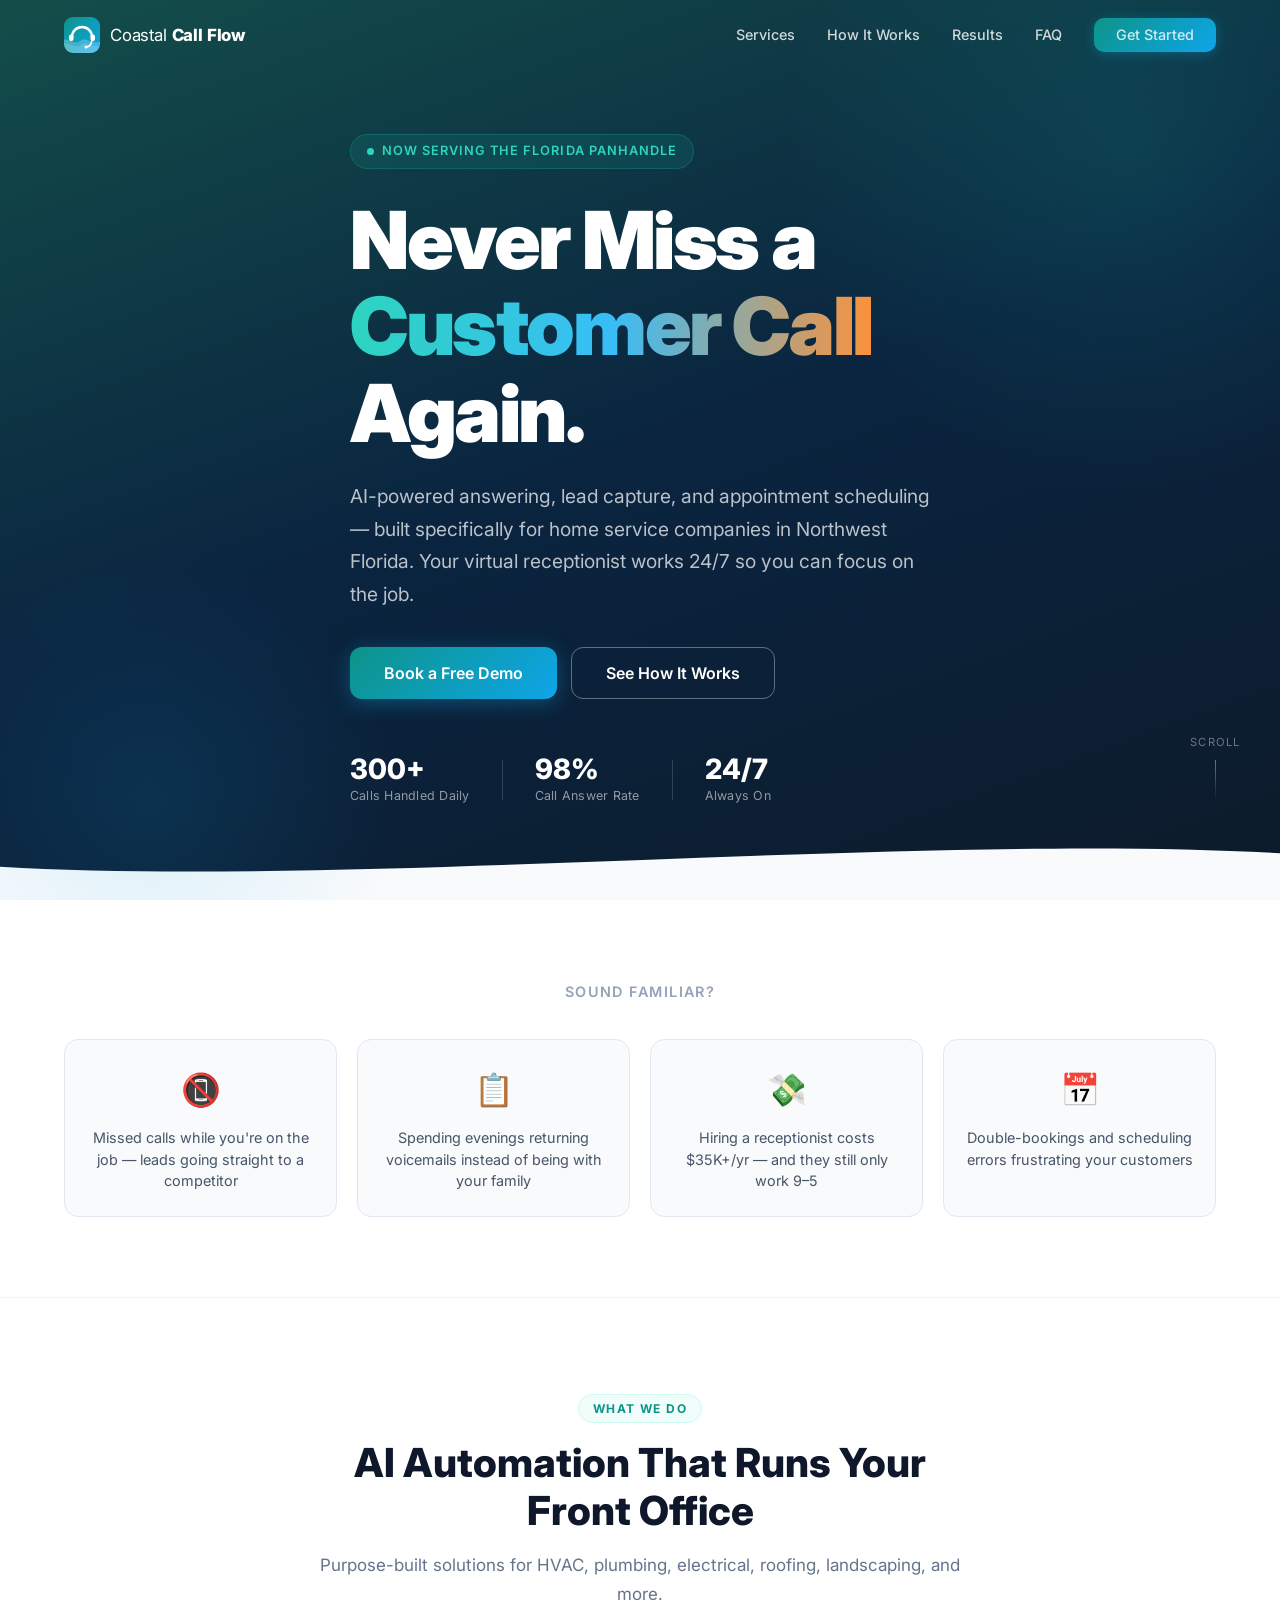
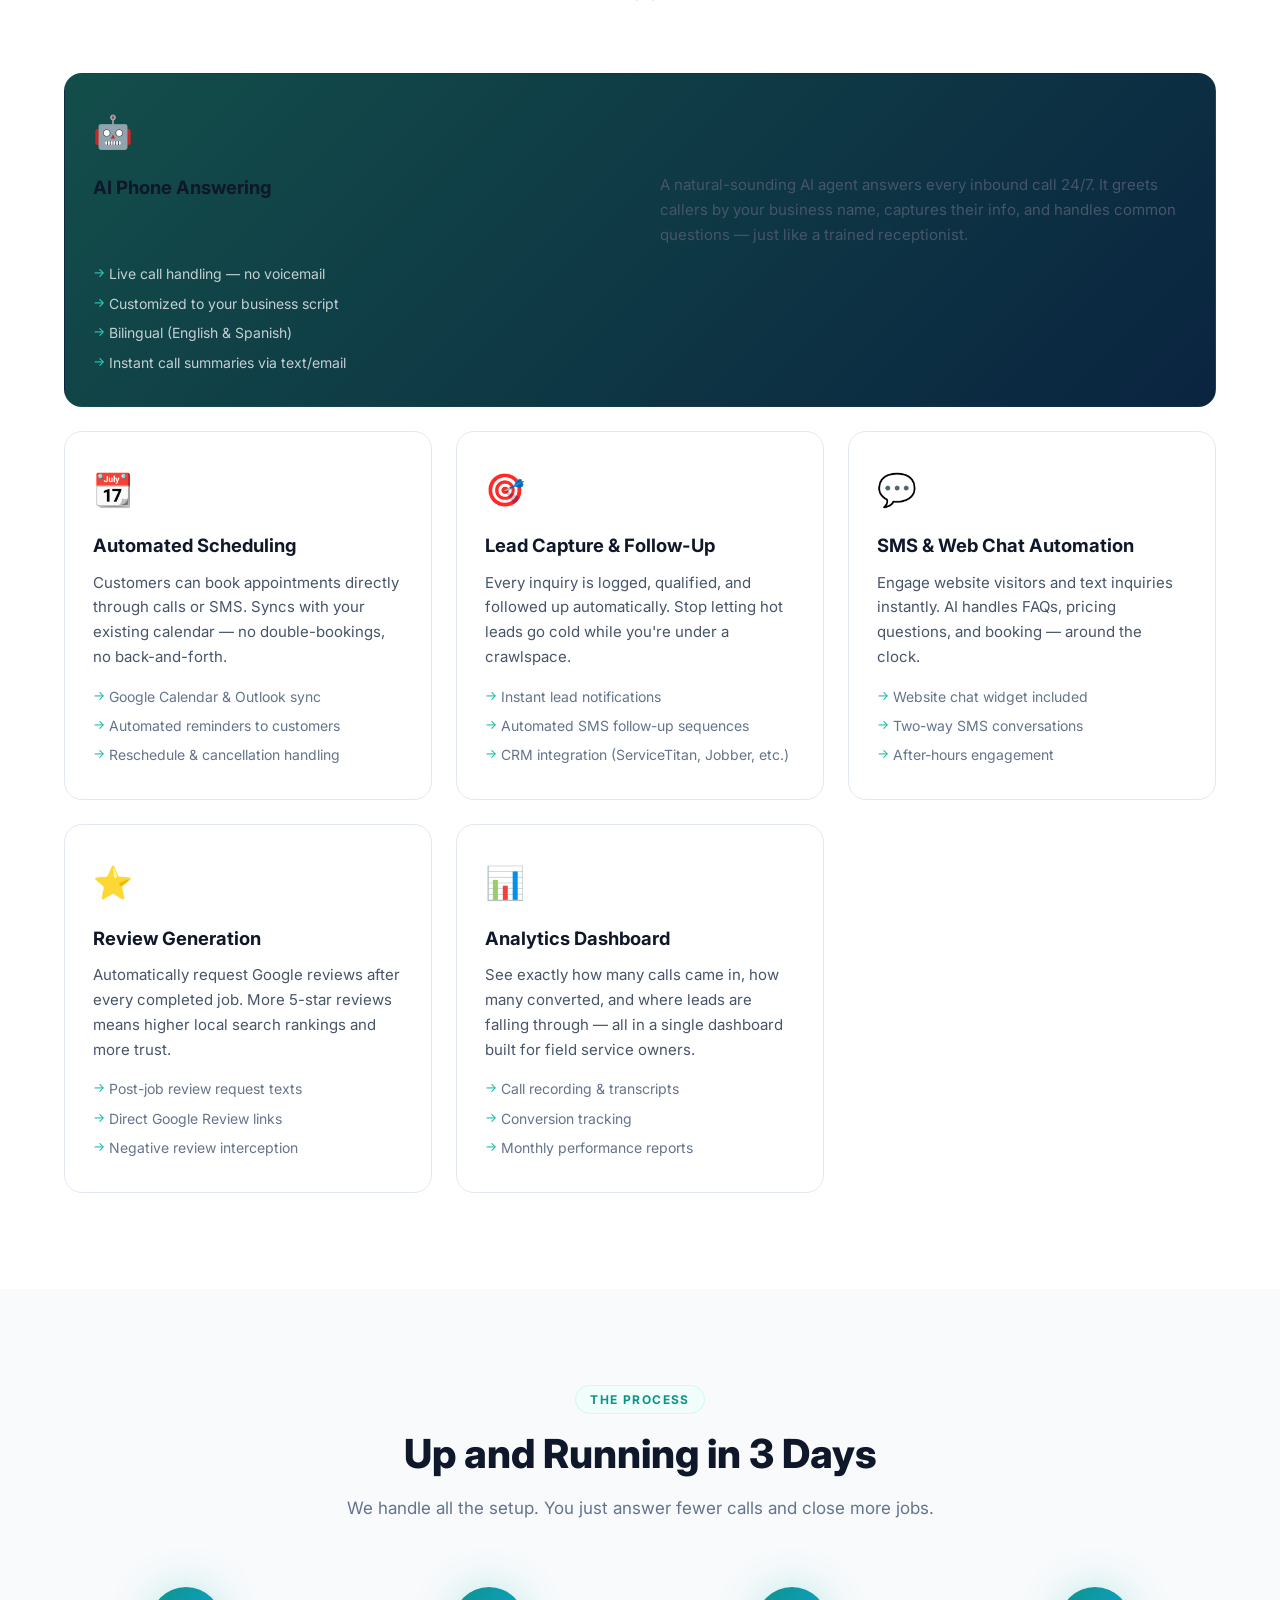
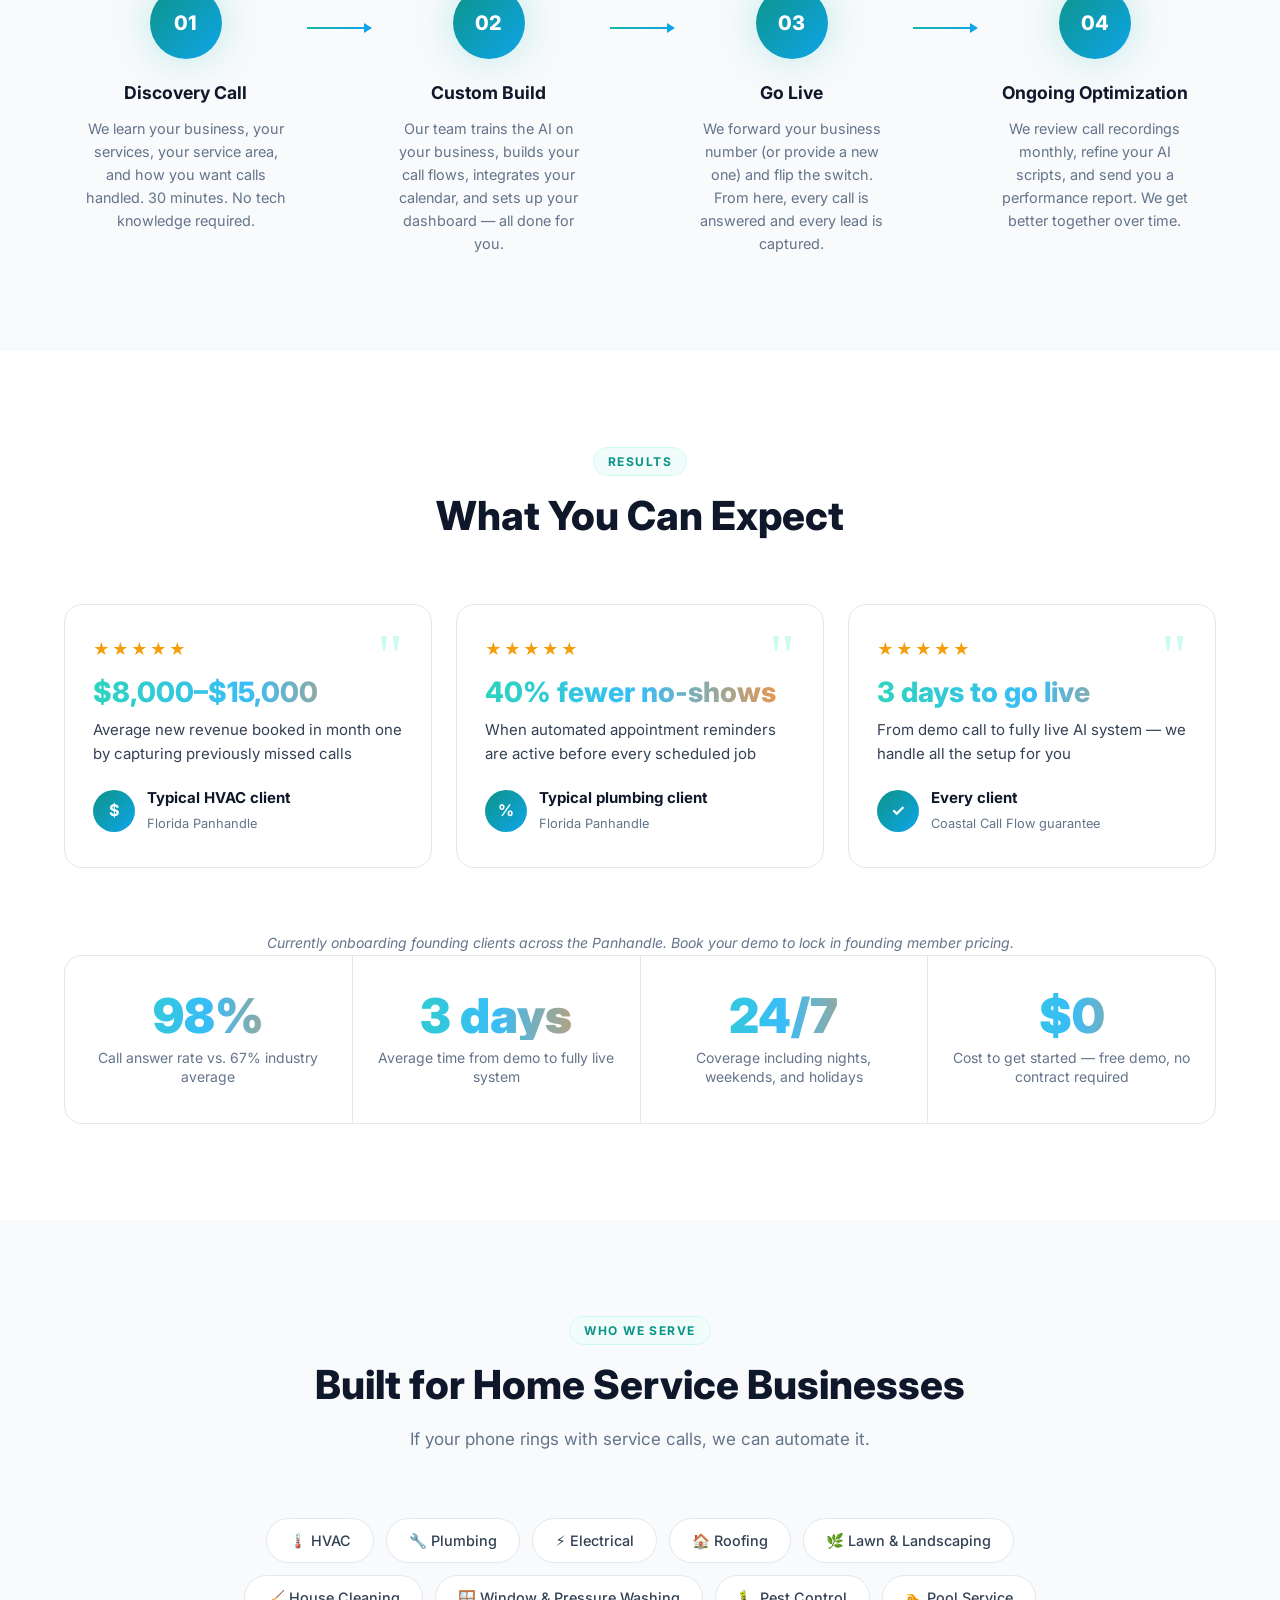
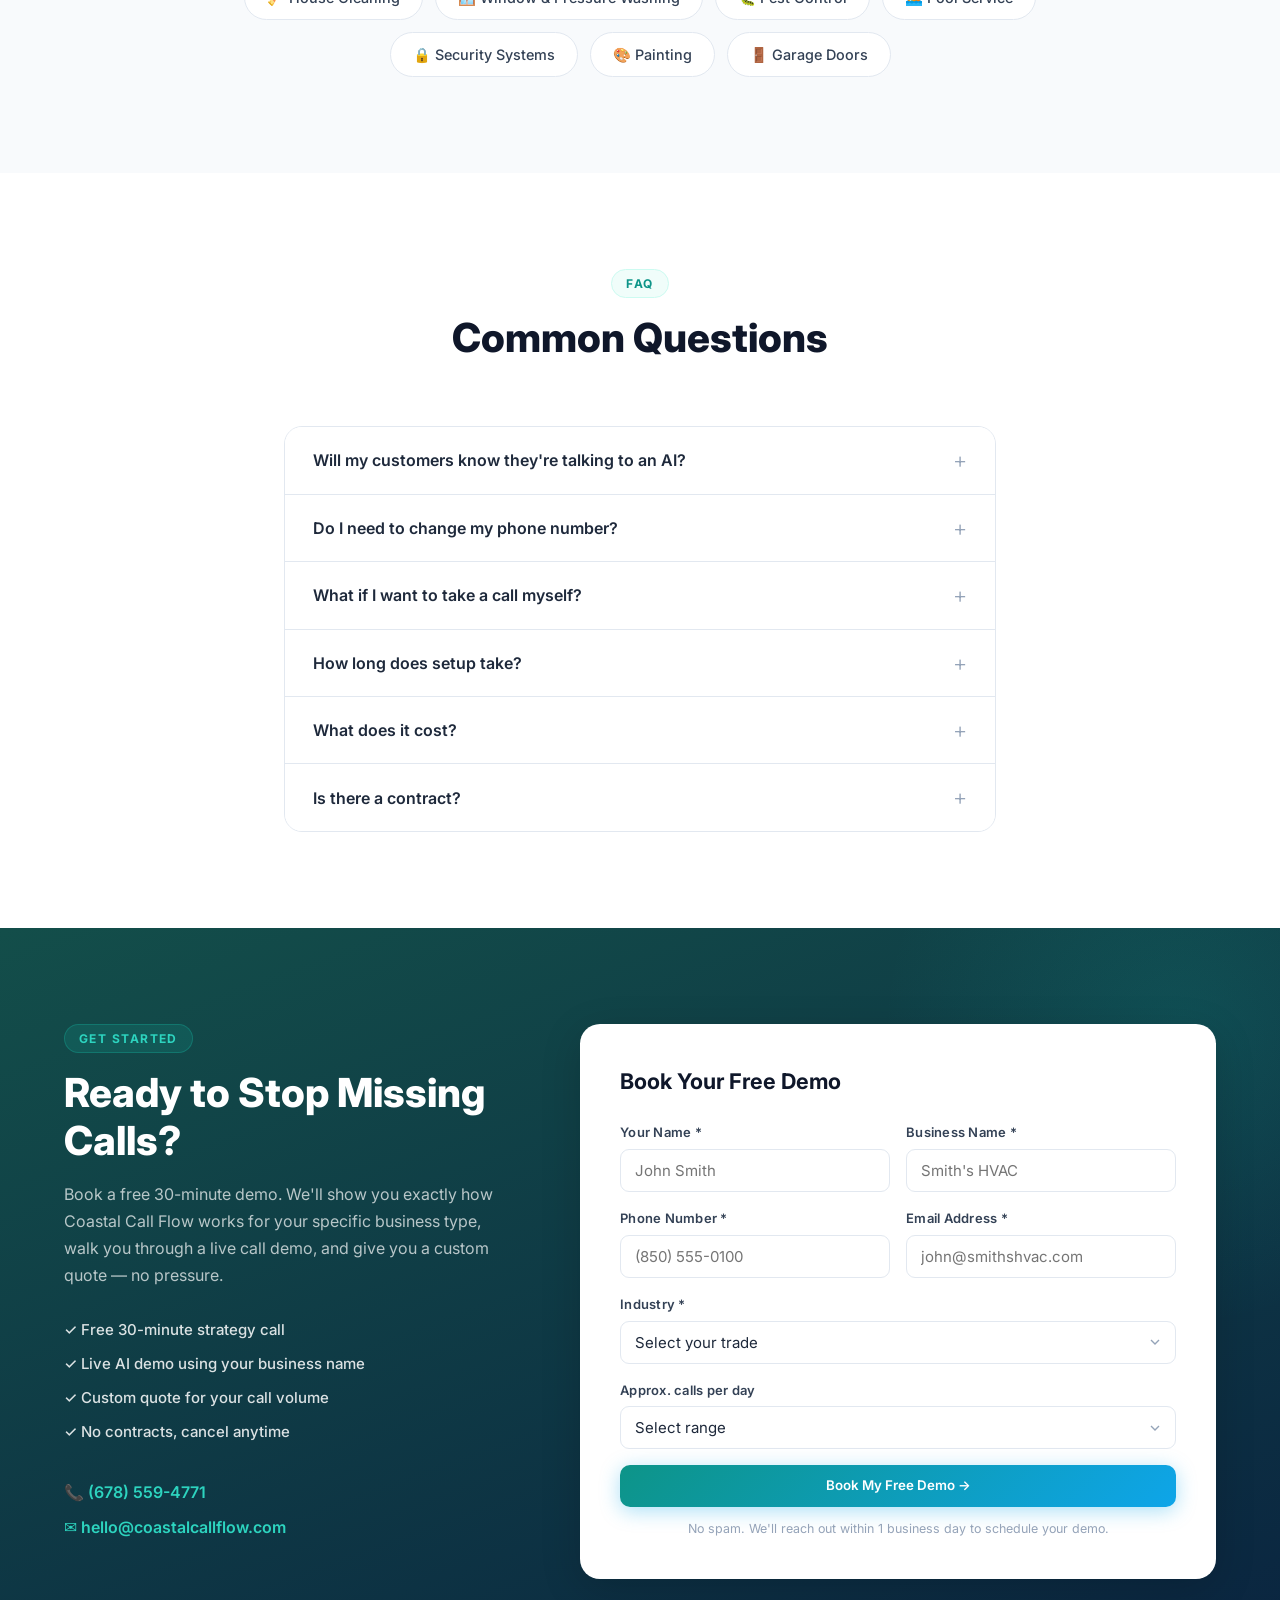
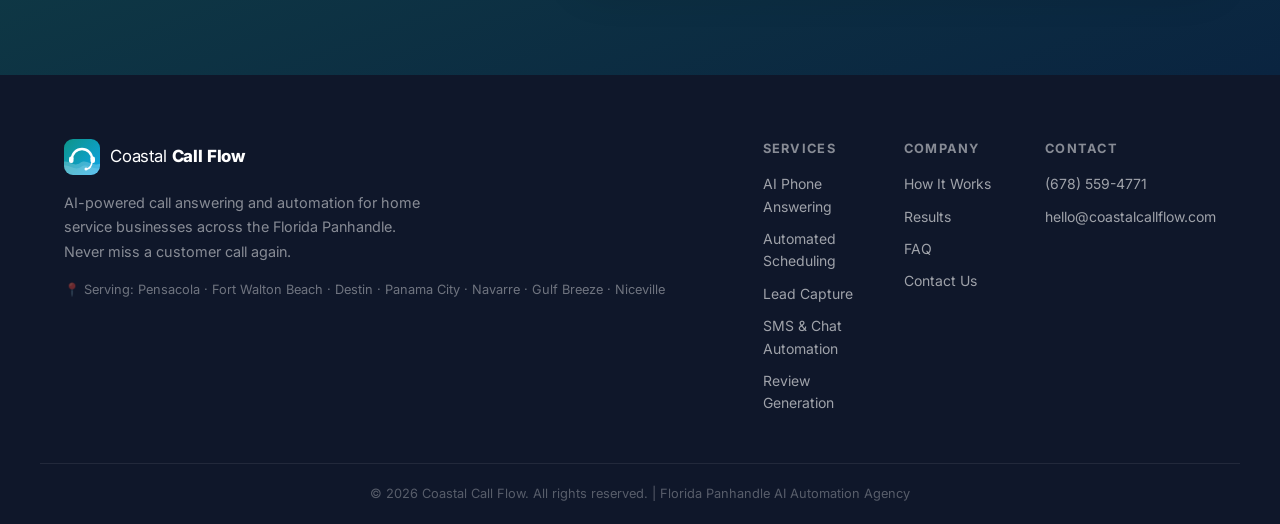
==== index.html @ e9ecd777 "Revert to robot emoji on AI Phone Answering card" ====
<!DOCTYPE html>
<html lang="en">
<head>
  <meta charset="UTF-8" />
  <meta name="viewport" content="width=device-width, initial-scale=1.0" />
  <title>Coastal Call Flow | AI Automation for Home Service Companies</title>
  <meta name="description" content="Coastal Call Flow delivers AI-powered call answering, lead capture, and appointment scheduling for home service businesses across the Florida Panhandle." />
  <link rel="preconnect" href="https://fonts.googleapis.com" />
  <link rel="preconnect" href="https://fonts.gstatic.com" crossorigin />
  <link href="https://fonts.googleapis.com/css2?family=Inter:wght@300;400;500;600;700;800;900&family=Playfair+Display:wght@700;800&display=swap" rel="stylesheet" />
  <link rel="stylesheet" href="styles.css" />
</head>
<body>

  <!-- NAV -->
  <header class="nav" id="nav">
    <div class="container nav__inner">
      <a href="#" class="nav__logo">
        <svg class="logo-icon" xmlns="http://www.w3.org/2000/svg" viewBox="0 0 36 36" width="36" height="36" aria-hidden="true">
          <defs>
            <linearGradient id="ccfG" x1="0%" y1="0%" x2="100%" y2="100%">
              <stop offset="0%" stop-color="#0d9488"/>
              <stop offset="100%" stop-color="#0ea5e9"/>
            </linearGradient>
            <clipPath id="ccfC">
              <rect width="36" height="36" rx="9"/>
            </clipPath>
          </defs>
          <rect width="36" height="36" rx="9" fill="url(#ccfG)"/>
          <path clip-path="url(#ccfC)" d="M -2,24 C 4,19 9,29 16,24 C 23,19 28,29 38,24 L 38,38 L -2,38 Z" fill="rgba(255,255,255,0.22)"/>
          <path clip-path="url(#ccfC)" d="M -2,28 C 4,23 10,33 17,28 C 24,23 30,33 38,28 L 38,38 L -2,38 Z" fill="rgba(255,255,255,0.13)"/>
          <path d="M 8,20 A 10,10 0 0 1 28,20" fill="none" stroke="white" stroke-width="2.5" stroke-linecap="round"/>
          <rect x="5" y="17.5" width="4.5" height="6.5" rx="2" fill="white"/>
          <rect x="26.5" y="17.5" width="4.5" height="6.5" rx="2" fill="white"/>
          <path d="M 28,23.5 Q 27,29 23,30" stroke="white" stroke-width="1.5" stroke-linecap="round" fill="none"/>
          <circle cx="22" cy="30" r="1.5" fill="white"/>
        </svg>
        <span class="logo-text">Coastal <strong>Call Flow</strong></span>
      </a>
      <nav class="nav__links" id="navLinks">
        <a href="#services">Services</a>
        <a href="#how-it-works">How It Works</a>
        <a href="#results">Results</a>
        <a href="#faq">FAQ</a>
        <a href="#contact" class="btn btn--nav">Get Started</a>
      </nav>
      <button class="nav__hamburger" id="hamburger" aria-label="Toggle menu">
        <span></span><span></span><span></span>
      </button>
    </div>
  </header>

  <!-- HERO -->
  <section class="hero" id="home">
    <div class="hero__bg">
      <div class="hero__wave"></div>
    </div>
    <div class="container hero__inner">
      <div class="hero__badge">
        <span class="badge-dot"></span>
        Now Serving the Florida Panhandle
      </div>
      <h1 class="hero__headline">
        Never Miss a<br />
        <span class="gradient-text">Customer Call</span><br />
        Again.
      </h1>
      <p class="hero__sub">
        AI-powered answering, lead capture, and appointment scheduling — built specifically for home service companies in Northwest Florida. Your virtual receptionist works 24/7 so you can focus on the job.
      </p>
      <div class="hero__cta">
        <a href="#contact" class="btn btn--primary btn--lg">Book a Free Demo</a>
        <a href="#how-it-works" class="btn btn--ghost btn--lg">See How It Works</a>
      </div>
      <div class="hero__proof">
        <div class="proof-item">
          <strong>300+</strong>
          <span>Calls Handled Daily</span>
        </div>
        <div class="proof-divider"></div>
        <div class="proof-item">
          <strong>98%</strong>
          <span>Call Answer Rate</span>
        </div>
        <div class="proof-divider"></div>
        <div class="proof-item">
          <strong>24/7</strong>
          <span>Always On</span>
        </div>
      </div>
    </div>
    <div class="hero__scroll-cue">
      <span>Scroll</span>
      <div class="scroll-arrow"></div>
    </div>
  </section>

  <!-- PAIN POINTS / TRUST BAR -->
  <section class="pain-bar">
    <div class="container">
      <p class="pain-bar__intro">Sound familiar?</p>
      <div class="pain-grid">
        <div class="pain-card">
          <div class="pain-icon">📵</div>
          <p>Missed calls while you're on the job — leads going straight to a competitor</p>
        </div>
        <div class="pain-card">
          <div class="pain-icon">📋</div>
          <p>Spending evenings returning voicemails instead of being with your family</p>
        </div>
        <div class="pain-card">
          <div class="pain-icon">💸</div>
          <p>Hiring a receptionist costs $35K+/yr — and they still only work 9–5</p>
        </div>
        <div class="pain-card">
          <div class="pain-icon">📅</div>
          <p>Double-bookings and scheduling errors frustrating your customers</p>
        </div>
      </div>
    </div>
  </section>

  <!-- SERVICES -->
  <section class="services section" id="services">
    <div class="container">
      <div class="section-header">
        <span class="section-tag">What We Do</span>
        <h2 class="section-title">AI Automation That Runs Your Front Office</h2>
        <p class="section-sub">Purpose-built solutions for HVAC, plumbing, electrical, roofing, landscaping, and more.</p>
      </div>
      <div class="services-grid">

        <div class="service-card service-card--featured">
          <div class="service-card__icon">🤖</div>
          <h3>AI Phone Answering</h3>
          <p>A natural-sounding AI agent answers every inbound call 24/7. It greets callers by your business name, captures their info, and handles common questions — just like a trained receptionist.</p>
          <ul class="service-card__list">
            <li>Live call handling — no voicemail</li>
            <li>Customized to your business script</li>
            <li>Bilingual (English & Spanish)</li>
            <li>Instant call summaries via text/email</li>
          </ul>
        </div>

        <div class="service-card">
          <div class="service-card__icon">📆</div>
          <h3>Automated Scheduling</h3>
          <p>Customers can book appointments directly through calls or SMS. Syncs with your existing calendar — no double-bookings, no back-and-forth.</p>
          <ul class="service-card__list">
            <li>Google Calendar & Outlook sync</li>
            <li>Automated reminders to customers</li>
            <li>Reschedule & cancellation handling</li>
          </ul>
        </div>

        <div class="service-card">
          <div class="service-card__icon">🎯</div>
          <h3>Lead Capture & Follow-Up</h3>
          <p>Every inquiry is logged, qualified, and followed up automatically. Stop letting hot leads go cold while you're under a crawlspace.</p>
          <ul class="service-card__list">
            <li>Instant lead notifications</li>
            <li>Automated SMS follow-up sequences</li>
            <li>CRM integration (ServiceTitan, Jobber, etc.)</li>
          </ul>
        </div>

        <div class="service-card">
          <div class="service-card__icon">💬</div>
          <h3>SMS & Web Chat Automation</h3>
          <p>Engage website visitors and text inquiries instantly. AI handles FAQs, pricing questions, and booking — around the clock.</p>
          <ul class="service-card__list">
            <li>Website chat widget included</li>
            <li>Two-way SMS conversations</li>
            <li>After-hours engagement</li>
          </ul>
        </div>

        <div class="service-card">
          <div class="service-card__icon">⭐</div>
          <h3>Review Generation</h3>
          <p>Automatically request Google reviews after every completed job. More 5-star reviews means higher local search rankings and more trust.</p>
          <ul class="service-card__list">
            <li>Post-job review request texts</li>
            <li>Direct Google Review links</li>
            <li>Negative review interception</li>
          </ul>
        </div>

        <div class="service-card">
          <div class="service-card__icon">📊</div>
          <h3>Analytics Dashboard</h3>
          <p>See exactly how many calls came in, how many converted, and where leads are falling through — all in a single dashboard built for field service owners.</p>
          <ul class="service-card__list">
            <li>Call recording & transcripts</li>
            <li>Conversion tracking</li>
            <li>Monthly performance reports</li>
          </ul>
        </div>

      </div>
    </div>
  </section>

  <!-- HOW IT WORKS -->
  <section class="how-it-works section section--alt" id="how-it-works">
    <div class="container">
      <div class="section-header">
        <span class="section-tag">The Process</span>
        <h2 class="section-title">Up and Running in 3 Days</h2>
        <p class="section-sub">We handle all the setup. You just answer fewer calls and close more jobs.</p>
      </div>
      <div class="steps">
        <div class="step">
          <div class="step__number">01</div>
          <div class="step__content">
            <h3>Discovery Call</h3>
            <p>We learn your business, your services, your service area, and how you want calls handled. 30 minutes. No tech knowledge required.</p>
          </div>
        </div>
        <div class="step__connector"></div>
        <div class="step">
          <div class="step__number">02</div>
          <div class="step__content">
            <h3>Custom Build</h3>
            <p>Our team trains the AI on your business, builds your call flows, integrates your calendar, and sets up your dashboard — all done for you.</p>
          </div>
        </div>
        <div class="step__connector"></div>
        <div class="step">
          <div class="step__number">03</div>
          <div class="step__content">
            <h3>Go Live</h3>
            <p>We forward your business number (or provide a new one) and flip the switch. From here, every call is answered and every lead is captured.</p>
          </div>
        </div>
        <div class="step__connector"></div>
        <div class="step">
          <div class="step__number">04</div>
          <div class="step__content">
            <h3>Ongoing Optimization</h3>
            <p>We review call recordings monthly, refine your AI scripts, and send you a performance report. We get better together over time.</p>
          </div>
        </div>
      </div>
    </div>
  </section>

  <!-- RESULTS / SOCIAL PROOF -->
  <section class="results section" id="results">
    <div class="container">
      <div class="section-header">
        <span class="section-tag">Results</span>
        <h2 class="section-title">What You Can Expect</h2>
      </div>
      <div class="testimonials">
        <div class="testimonial">
          <div class="testimonial__stars">★★★★★</div>
          <div class="testimonial__stat">$8,000–$15,000</div>
          <p class="testimonial__outcome">Average new revenue booked in month one by capturing previously missed calls</p>
          <div class="testimonial__author">
            <div class="testimonial__avatar">$</div>
            <div>
              <strong>Typical HVAC client</strong>
              <span>Florida Panhandle</span>
            </div>
          </div>
        </div>
        <div class="testimonial">
          <div class="testimonial__stars">★★★★★</div>
          <div class="testimonial__stat">40% fewer no-shows</div>
          <p class="testimonial__outcome">When automated appointment reminders are active before every scheduled job</p>
          <div class="testimonial__author">
            <div class="testimonial__avatar">%</div>
            <div>
              <strong>Typical plumbing client</strong>
              <span>Florida Panhandle</span>
            </div>
          </div>
        </div>
        <div class="testimonial">
          <div class="testimonial__stars">★★★★★</div>
          <div class="testimonial__stat">3 days to go live</div>
          <p class="testimonial__outcome">From demo call to fully live AI system — we handle all the setup for you</p>
          <div class="testimonial__author">
            <div class="testimonial__avatar">✓</div>
            <div>
              <strong>Every client</strong>
              <span>Coastal Call Flow guarantee</span>
            </div>
          </div>
        </div>
      </div>
      <p class="results__disclaimer">Currently onboarding founding clients across the Panhandle. Book your demo to lock in founding member pricing.</p>

      <div class="stats-bar">
        <div class="stat">
          <div class="stat__number">98%</div>
          <div class="stat__label">Call answer rate vs. 67% industry average</div>
        </div>
        <div class="stat">
          <div class="stat__number">3 days</div>
          <div class="stat__label">Average time from demo to fully live system</div>
        </div>
        <div class="stat">
          <div class="stat__number">24/7</div>
          <div class="stat__label">Coverage including nights, weekends, and holidays</div>
        </div>
        <div class="stat">
          <div class="stat__number">$0</div>
          <div class="stat__label">Cost to get started — free demo, no contract required</div>
        </div>
      </div>
    </div>
  </section>

  <!-- WHO WE SERVE -->
  <section class="industries section section--alt" id="industries">
    <div class="container">
      <div class="section-header">
        <span class="section-tag">Who We Serve</span>
        <h2 class="section-title">Built for Home Service Businesses</h2>
        <p class="section-sub">If your phone rings with service calls, we can automate it.</p>
      </div>
      <div class="industries-grid">
        <div class="industry-tag">🌡️ HVAC</div>
        <div class="industry-tag">🔧 Plumbing</div>
        <div class="industry-tag">⚡ Electrical</div>
        <div class="industry-tag">🏠 Roofing</div>
        <div class="industry-tag">🌿 Lawn & Landscaping</div>
        <div class="industry-tag">🧹 House Cleaning</div>
        <div class="industry-tag">🪟 Window & Pressure Washing</div>
        <div class="industry-tag">🐛 Pest Control</div>
        <div class="industry-tag">🏊 Pool Service</div>
        <div class="industry-tag">🔒 Security Systems</div>
        <div class="industry-tag">🎨 Painting</div>
        <div class="industry-tag">🚪 Garage Doors</div>
      </div>
    </div>
  </section>

  <!-- FAQ -->
  <section class="faq section" id="faq">
    <div class="container faq__inner">
      <div class="section-header">
        <span class="section-tag">FAQ</span>
        <h2 class="section-title">Common Questions</h2>
      </div>
      <div class="faq-list">
        <div class="faq-item">
          <button class="faq-question" aria-expanded="false">
            Will my customers know they're talking to an AI?
            <span class="faq-icon">+</span>
          </button>
          <div class="faq-answer">
            <p>The AI sounds incredibly natural and conversational — most customers don't realize it isn't a human. However, if a customer directly asks, the AI will be transparent. We always recommend full transparency as a best practice.</p>
          </div>
        </div>
        <div class="faq-item">
          <button class="faq-question" aria-expanded="false">
            Do I need to change my phone number?
            <span class="faq-icon">+</span>
          </button>
          <div class="faq-answer">
            <p>No. We simply set up a call forwarding rule on your existing number. When you're unavailable or after hours, calls route to our AI. You keep your number and full control at all times.</p>
          </div>
        </div>
        <div class="faq-item">
          <button class="faq-question" aria-expanded="false">
            What if I want to take a call myself?
            <span class="faq-icon">+</span>
          </button>
          <div class="faq-answer">
            <p>Easy — you answer calls like normal when you're available. The AI only kicks in based on the rules you set (busy, no answer, after hours, etc.). You're always in control.</p>
          </div>
        </div>
        <div class="faq-item">
          <button class="faq-question" aria-expanded="false">
            How long does setup take?
            <span class="faq-icon">+</span>
          </button>
          <div class="faq-answer">
            <p>Most clients are live within 3 business days. After our initial call, we handle everything on the backend — script writing, AI training, calendar integration, and testing — before handing it over to you.</p>
          </div>
        </div>
        <div class="faq-item">
          <button class="faq-question" aria-expanded="false">
            What does it cost?
            <span class="faq-icon">+</span>
          </button>
          <div class="faq-answer">
            <p>Pricing is tailored to your call volume and the services you need. Most home service clients invest between $297–$597/month — a fraction of the cost of a part-time receptionist. Book a demo and we'll provide an exact quote.</p>
          </div>
        </div>
        <div class="faq-item">
          <button class="faq-question" aria-expanded="false">
            Is there a contract?
            <span class="faq-icon">+</span>
          </button>
          <div class="faq-answer">
            <p>We offer month-to-month plans with no long-term contracts. We earn your business every month. That said, most clients stick around because the ROI speaks for itself.</p>
          </div>
        </div>
      </div>
    </div>
  </section>

  <!-- CONTACT / CTA -->
  <section class="contact section" id="contact">
    <div class="container contact__inner">
      <div class="contact__copy">
        <span class="section-tag">Get Started</span>
        <h2 class="contact__title">Ready to Stop Missing Calls?</h2>
        <p>Book a free 30-minute demo. We'll show you exactly how Coastal Call Flow works for your specific business type, walk you through a live call demo, and give you a custom quote — no pressure.</p>
        <ul class="contact__perks">
          <li>✓ Free 30-minute strategy call</li>
          <li>✓ Live AI demo using your business name</li>
          <li>✓ Custom quote for your call volume</li>
          <li>✓ No contracts, cancel anytime</li>
        </ul>
        <div class="contact__direct">
          <a href="tel:+16785594771" class="contact__phone">📞 (678) 559-4771</a>
          <a href="mailto:hello@coastalcallflow.com" class="contact__email">✉️ hello@coastalcallflow.com</a>
        </div>
      </div>
      <div class="contact__form-wrap">
        <form class="contact-form" id="contactForm">
          <h3>Book Your Free Demo</h3>
          <div class="form-row">
            <div class="form-group">
              <label for="name">Your Name *</label>
              <input type="text" id="name" name="name" placeholder="John Smith" required />
            </div>
            <div class="form-group">
              <label for="business">Business Name *</label>
              <input type="text" id="business" name="business" placeholder="Smith's HVAC" required />
            </div>
          </div>
          <div class="form-row">
            <div class="form-group">
              <label for="phone">Phone Number *</label>
              <input type="tel" id="phone" name="phone" placeholder="(850) 555-0100" required />
            </div>
            <div class="form-group">
              <label for="email">Email Address *</label>
              <input type="email" id="email" name="email" placeholder="john@smithshvac.com" required />
            </div>
          </div>
          <div class="form-group">
            <label for="industry">Industry *</label>
            <select id="industry" name="industry" required>
              <option value="" disabled selected>Select your trade</option>
              <option value="hvac">HVAC</option>
              <option value="plumbing">Plumbing</option>
              <option value="electrical">Electrical</option>
              <option value="roofing">Roofing</option>
              <option value="landscaping">Lawn & Landscaping</option>
              <option value="cleaning">House Cleaning</option>
              <option value="pest">Pest Control</option>
              <option value="pool">Pool Service</option>
              <option value="painting">Painting</option>
              <option value="other">Other Home Service</option>
            </select>
          </div>
          <div class="form-group">
            <label for="calls">Approx. calls per day</label>
            <select id="calls" name="calls">
              <option value="" disabled selected>Select range</option>
              <option value="1-5">1–5 calls/day</option>
              <option value="6-15">6–15 calls/day</option>
              <option value="16-30">16–30 calls/day</option>
              <option value="30+">30+ calls/day</option>
            </select>
          </div>
          <button type="submit" class="btn btn--primary btn--full">Book My Free Demo →</button>
          <p class="form-disclaimer">No spam. We'll reach out within 1 business day to schedule your demo.</p>
        </form>
        <div class="form-success" id="formSuccess" style="display:none;">
          <div class="success-icon">✓</div>
          <h3>You're on the list!</h3>
          <p>We'll be in touch within 1 business day to schedule your free demo. Check your email for a confirmation.</p>
        </div>
      </div>
    </div>
  </section>

  <!-- FOOTER -->
  <footer class="footer">
    <div class="container footer__inner">
      <div class="footer__brand">
        <a href="#" class="nav__logo">
          <svg class="logo-icon" xmlns="http://www.w3.org/2000/svg" viewBox="0 0 36 36" width="36" height="36" aria-hidden="true">
            <defs>
              <linearGradient id="ccfG2" x1="0%" y1="0%" x2="100%" y2="100%">
                <stop offset="0%" stop-color="#0d9488"/>
                <stop offset="100%" stop-color="#0ea5e9"/>
              </linearGradient>
              <clipPath id="ccfC2">
                <rect width="36" height="36" rx="9"/>
              </clipPath>
            </defs>
            <rect width="36" height="36" rx="9" fill="url(#ccfG2)"/>
            <path clip-path="url(#ccfC2)" d="M -2,24 C 4,19 9,29 16,24 C 23,19 28,29 38,24 L 38,38 L -2,38 Z" fill="rgba(255,255,255,0.22)"/>
            <path clip-path="url(#ccfC2)" d="M -2,28 C 4,23 10,33 17,28 C 24,23 30,33 38,28 L 38,38 L -2,38 Z" fill="rgba(255,255,255,0.13)"/>
            <path d="M 8,20 A 10,10 0 0 1 28,20" fill="none" stroke="white" stroke-width="2.5" stroke-linecap="round"/>
            <rect x="5" y="17.5" width="4.5" height="6.5" rx="2" fill="white"/>
            <rect x="26.5" y="17.5" width="4.5" height="6.5" rx="2" fill="white"/>
            <path d="M 28,23.5 Q 27,29 23,30" stroke="white" stroke-width="1.5" stroke-linecap="round" fill="none"/>
            <circle cx="22" cy="30" r="1.5" fill="white"/>
          </svg>
          <span class="logo-text">Coastal <strong>Call Flow</strong></span>
        </a>
        <p>AI-powered call answering and automation for home service businesses across the Florida Panhandle. Never miss a customer call again.</p>
        <div class="footer__service-area">
          📍 Serving: Pensacola · Fort Walton Beach · Destin · Panama City · Navarre · Gulf Breeze · Niceville
        </div>
      </div>
      <div class="footer__links">
        <div class="footer__col">
          <h4>Services</h4>
          <a href="#services">AI Phone Answering</a>
          <a href="#services">Automated Scheduling</a>
          <a href="#services">Lead Capture</a>
          <a href="#services">SMS & Chat Automation</a>
          <a href="#services">Review Generation</a>
        </div>
        <div class="footer__col">
          <h4>Company</h4>
          <a href="#how-it-works">How It Works</a>
          <a href="#results">Results</a>
          <a href="#faq">FAQ</a>
          <a href="#contact">Contact Us</a>
        </div>
        <div class="footer__col">
          <h4>Contact</h4>
          <a href="tel:+16785594771">(678) 559-4771</a>
          <a href="mailto:hello@coastalcallflow.com">hello@coastalcallflow.com</a>
        </div>
      </div>
    </div>
    <div class="footer__bottom">
      <div class="container">
        <p>© 2026 Coastal Call Flow. All rights reserved. | Florida Panhandle AI Automation Agency</p>
      </div>
    </div>
  </footer>

  <script src="script.js"></script>
</body>
</html>
---- styles.css ----
/* ============================================================
   PANHANDLE CALL CO. — Main Stylesheet
   ============================================================ */

/* ---- RESET & BASE ---- */
*, *::before, *::after { box-sizing: border-box; margin: 0; padding: 0; }

:root {
  /* Colors */
  --teal-50:  #f0fdfa;
  --teal-100: #ccfbf1;
  --teal-400: #2dd4bf;
  --teal-500: #14b8a6;
  --teal-600: #0d9488;
  --teal-700: #0f766e;
  --teal-900: #134e4a;

  --orange-400: #fb923c;
  --orange-500: #f97316;
  --orange-600: #ea580c;

  --sky-400: #38bdf8;
  --sky-500: #0ea5e9;

  --slate-50:  #f8fafc;
  --slate-100: #f1f5f9;
  --slate-200: #e2e8f0;
  --slate-300: #cbd5e1;
  --slate-400: #94a3b8;
  --slate-500: #64748b;
  --slate-600: #475569;
  --slate-700: #334155;
  --slate-800: #1e293b;
  --slate-900: #0f172a;

  --white: #ffffff;

  /* Gradients */
  --grad-primary: linear-gradient(135deg, var(--teal-600) 0%, var(--sky-500) 100%);
  --grad-hero: linear-gradient(160deg, var(--teal-900) 0%, #0a2440 50%, #0d1b2a 100%);
  --grad-text: linear-gradient(90deg, var(--teal-400), var(--sky-400), var(--orange-400));

  /* Typography */
  --font-body: 'Inter', system-ui, sans-serif;
  --font-display: 'Playfair Display', Georgia, serif;

  /* Spacing */
  --section-padding: 96px;
  --container-max: 1200px;

  /* Shadows */
  --shadow-sm: 0 1px 3px rgba(0,0,0,.08), 0 1px 2px rgba(0,0,0,.06);
  --shadow-md: 0 4px 16px rgba(0,0,0,.12);
  --shadow-lg: 0 10px 40px rgba(0,0,0,.16);
  --shadow-glow: 0 0 40px rgba(20, 184, 166, .25);

  /* Transitions */
  --ease: cubic-bezier(.4, 0, .2, 1);
  --duration: 220ms;
}

html { scroll-behavior: smooth; font-size: 16px; }
body {
  font-family: var(--font-body);
  color: var(--slate-800);
  background: var(--white);
  line-height: 1.6;
  -webkit-font-smoothing: antialiased;
}

img { max-width: 100%; display: block; }
a { text-decoration: none; color: inherit; }
ul { list-style: none; }
button { cursor: pointer; font-family: inherit; border: none; background: none; }

/* ---- UTILITIES ---- */
.container {
  max-width: var(--container-max);
  margin: 0 auto;
  padding: 0 24px;
}

.section { padding: var(--section-padding) 0; }
.section--alt { background: var(--slate-50); }

.section-header {
  text-align: center;
  max-width: 680px;
  margin: 0 auto 64px;
}

.section-tag {
  display: inline-block;
  font-size: .75rem;
  font-weight: 700;
  letter-spacing: .12em;
  text-transform: uppercase;
  color: var(--teal-600);
  background: var(--teal-50);
  border: 1px solid var(--teal-100);
  padding: 4px 14px;
  border-radius: 100px;
  margin-bottom: 16px;
}

.section-title {
  font-size: clamp(1.75rem, 3.5vw, 2.5rem);
  font-weight: 800;
  color: var(--slate-900);
  line-height: 1.2;
  margin-bottom: 16px;
}

.section-sub {
  font-size: 1.0625rem;
  color: var(--slate-500);
  line-height: 1.7;
}

.gradient-text {
  background: var(--grad-text);
  -webkit-background-clip: text;
  -webkit-text-fill-color: transparent;
  background-clip: text;
}

/* ---- BUTTONS ---- */
.btn {
  display: inline-flex;
  align-items: center;
  justify-content: center;
  gap: 8px;
  font-weight: 600;
  border-radius: 10px;
  transition: all var(--duration) var(--ease);
  line-height: 1;
  white-space: nowrap;
}

.btn--primary {
  background: var(--grad-primary);
  color: var(--white);
  padding: 14px 28px;
  box-shadow: 0 4px 20px rgba(14,165,233,.35);
}
.btn--primary:hover {
  transform: translateY(-2px);
  box-shadow: 0 8px 28px rgba(14,165,233,.45);
}

.btn--ghost {
  background: transparent;
  color: var(--white);
  padding: 13px 28px;
  border: 1.5px solid rgba(255,255,255,.35);
}
.btn--ghost:hover {
  background: rgba(255,255,255,.1);
  border-color: rgba(255,255,255,.6);
}

.btn--nav {
  background: var(--grad-primary);
  color: var(--white);
  padding: 10px 22px;
  font-size: .875rem;
  box-shadow: 0 2px 12px rgba(14,165,233,.3);
}
.btn--nav:hover {
  transform: translateY(-1px);
  box-shadow: 0 4px 18px rgba(14,165,233,.4);
}

.btn--lg {
  padding: 17px 34px;
  font-size: 1rem;
  border-radius: 12px;
}

.btn--full { width: 100%; }


/* ---- NAVIGATION ---- */
.nav {
  position: fixed;
  top: 0; left: 0; right: 0;
  z-index: 1000;
  padding: 0;
  transition: background var(--duration) var(--ease), box-shadow var(--duration) var(--ease);
}

.nav.scrolled {
  background: rgba(15, 23, 42, .95);
  backdrop-filter: blur(16px);
  box-shadow: 0 1px 0 rgba(255,255,255,.08);
}

.nav__inner {
  display: flex;
  align-items: center;
  justify-content: space-between;
  height: 70px;
}

.nav__logo {
  display: flex;
  align-items: center;
  gap: 10px;
}

.logo-icon {
  flex-shrink: 0;
}

.logo-text {
  font-size: 1.05rem;
  color: var(--white);
  letter-spacing: -.01em;
}
.logo-text strong { font-weight: 800; }

.nav__links {
  display: flex;
  align-items: center;
  gap: 32px;
}

.nav__links a {
  font-size: .9rem;
  font-weight: 500;
  color: rgba(255,255,255,.8);
  transition: color var(--duration) var(--ease);
}
.nav__links a:hover { color: var(--white); }

.nav__hamburger {
  display: none;
  flex-direction: column;
  gap: 5px;
  padding: 6px;
}
.nav__hamburger span {
  display: block;
  width: 22px;
  height: 2px;
  background: var(--white);
  border-radius: 2px;
  transition: all var(--duration) var(--ease);
}

/* Mobile nav open state */
.nav__hamburger.open span:nth-child(1) { transform: translateY(7px) rotate(45deg); }
.nav__hamburger.open span:nth-child(2) { opacity: 0; }
.nav__hamburger.open span:nth-child(3) { transform: translateY(-7px) rotate(-45deg); }


/* ---- HERO ---- */
.hero {
  position: relative;
  min-height: 100vh;
  background: var(--grad-hero);
  display: flex;
  align-items: center;
  overflow: hidden;
  padding: 120px 0 80px;
}

.hero__bg {
  position: absolute;
  inset: 0;
  pointer-events: none;
}

.hero__bg::before {
  content: '';
  position: absolute;
  top: -200px; right: -200px;
  width: 700px; height: 700px;
  background: radial-gradient(circle, rgba(20,184,166,.15) 0%, transparent 70%);
  border-radius: 50%;
}

.hero__bg::after {
  content: '';
  position: absolute;
  bottom: -150px; left: -100px;
  width: 500px; height: 500px;
  background: radial-gradient(circle, rgba(14,165,233,.12) 0%, transparent 70%);
  border-radius: 50%;
}

/* Subtle animated wave at bottom */
.hero__wave {
  position: absolute;
  bottom: 0; left: 0; right: 0;
  height: 80px;
  background: url("data:image/svg+xml,%3Csvg xmlns='http://www.w3.org/2000/svg' viewBox='0 0 1440 80'%3E%3Cpath fill='%23f8fafc' d='M0,40 C360,80 1080,0 1440,40 L1440,80 L0,80 Z'/%3E%3C/svg%3E") center bottom / cover no-repeat;
}

.hero__inner {
  position: relative;
  max-width: 780px;
}

.hero__badge {
  display: inline-flex;
  align-items: center;
  gap: 8px;
  font-size: .8rem;
  font-weight: 600;
  letter-spacing: .08em;
  text-transform: uppercase;
  color: var(--teal-400);
  background: rgba(20,184,166,.12);
  border: 1px solid rgba(20,184,166,.25);
  padding: 6px 16px;
  border-radius: 100px;
  margin-bottom: 28px;
}

.badge-dot {
  width: 7px; height: 7px;
  background: var(--teal-400);
  border-radius: 50%;
  animation: pulse 2s infinite;
}

@keyframes pulse {
  0%, 100% { opacity: 1; transform: scale(1); }
  50% { opacity: .6; transform: scale(1.3); }
}

.hero__headline {
  font-size: clamp(2.8rem, 7vw, 5rem);
  font-weight: 900;
  color: var(--white);
  line-height: 1.08;
  letter-spacing: -.03em;
  margin-bottom: 24px;
}

.hero__sub {
  font-size: clamp(1rem, 2vw, 1.2rem);
  color: rgba(255,255,255,.72);
  line-height: 1.7;
  max-width: 580px;
  margin-bottom: 36px;
}

.hero__cta {
  display: flex;
  gap: 14px;
  flex-wrap: wrap;
  margin-bottom: 56px;
}

.hero__proof {
  display: flex;
  gap: 0;
  align-items: center;
  flex-wrap: wrap;
  gap: 8px;
}

.proof-item {
  display: flex;
  flex-direction: column;
  gap: 3px;
}
.proof-item strong {
  font-size: 1.75rem;
  font-weight: 800;
  color: var(--white);
  line-height: 1;
}
.proof-item span {
  font-size: .78rem;
  color: rgba(255,255,255,.55);
  letter-spacing: .02em;
}

.proof-divider {
  width: 1px;
  height: 40px;
  background: rgba(255,255,255,.15);
  margin: 0 24px;
}

.hero__scroll-cue {
  position: absolute;
  bottom: 100px;
  right: 40px;
  display: flex;
  flex-direction: column;
  align-items: center;
  gap: 8px;
  color: rgba(255,255,255,.4);
  font-size: .7rem;
  letter-spacing: .1em;
  text-transform: uppercase;
}

.scroll-arrow {
  width: 1px;
  height: 40px;
  background: linear-gradient(to bottom, rgba(255,255,255,.4), transparent);
  animation: scrollArrow 1.8s ease-in-out infinite;
}
@keyframes scrollArrow {
  0%, 100% { opacity: .4; transform: scaleY(1); }
  50% { opacity: 1; transform: scaleY(1.2); }
}


/* ---- PAIN BAR ---- */
.pain-bar {
  background: var(--white);
  padding: 80px 0;
  border-bottom: 1px solid var(--slate-100);
}

.pain-bar__intro {
  text-align: center;
  font-size: .9rem;
  font-weight: 600;
  letter-spacing: .1em;
  text-transform: uppercase;
  color: var(--slate-400);
  margin-bottom: 36px;
}

.pain-grid {
  display: grid;
  grid-template-columns: repeat(auto-fit, minmax(220px, 1fr));
  gap: 20px;
}

.pain-card {
  background: var(--slate-50);
  border: 1px solid var(--slate-200);
  border-radius: 14px;
  padding: 24px 20px;
  text-align: center;
  transition: transform var(--duration) var(--ease), box-shadow var(--duration) var(--ease);
}
.pain-card:hover {
  transform: translateY(-3px);
  box-shadow: var(--shadow-md);
}

.pain-icon {
  font-size: 2rem;
  margin-bottom: 12px;
}

.pain-card p {
  font-size: .9rem;
  color: var(--slate-600);
  line-height: 1.5;
}


/* ---- SERVICES ---- */
.services-grid {
  display: grid;
  grid-template-columns: repeat(3, 1fr);
  gap: 24px;
}

.service-card {
  background: var(--white);
  border: 1px solid var(--slate-200);
  border-radius: 18px;
  padding: 32px 28px;
  transition: transform var(--duration) var(--ease), box-shadow var(--duration) var(--ease), border-color var(--duration) var(--ease);
}
.service-card:hover {
  transform: translateY(-4px);
  box-shadow: var(--shadow-lg);
  border-color: var(--teal-200, #99f6e4);
}

.service-card--featured {
  grid-column: 1 / -1;
  background: linear-gradient(135deg, var(--teal-900) 0%, #0a2440 100%);
  border-color: transparent;
  color: var(--white);
  display: grid;
  grid-template-columns: 1fr 1fr;
  gap: 0 40px;
  align-items: start;
}

.service-card--featured h3 {
  color: var(--white);
}
.service-card--featured p {
  color: rgba(255,255,255,.75);
}
.service-card--featured .service-card__list {
  color: rgba(255,255,255,.85);
}
.service-card--featured .service-card__icon {
  grid-column: 1 / -1;
}

.service-card__icon {
  font-size: 2rem;
  margin-bottom: 16px;
}

.service-card h3 {
  font-size: 1.15rem;
  font-weight: 700;
  color: var(--slate-900);
  margin-bottom: 10px;
}

.service-card p {
  font-size: .9375rem;
  color: var(--slate-600);
  line-height: 1.65;
  margin-bottom: 16px;
}

.service-card__list {
  display: flex;
  flex-direction: column;
  gap: 7px;
}
.service-card__list li {
  font-size: .875rem;
  color: var(--slate-500);
  padding-left: 16px;
  position: relative;
}
.service-card__list li::before {
  content: '→';
  position: absolute;
  left: 0;
  color: var(--teal-500);
  font-size: .8rem;
}

/* Featured card list */
.service-card--featured .service-card__list li { color: rgba(255,255,255,.75); }
.service-card--featured .service-card__list li::before { color: var(--teal-400); }


/* ---- HOW IT WORKS ---- */
.steps {
  display: flex;
  align-items: flex-start;
  gap: 0;
  position: relative;
}

.step {
  flex: 1;
  text-align: center;
}

.step__connector {
  flex: 0 0 60px;
  height: 2px;
  background: linear-gradient(90deg, var(--teal-500), var(--sky-500));
  margin-top: 40px;
  position: relative;
}
.step__connector::after {
  content: '';
  position: absolute;
  right: -5px;
  top: -4px;
  border-left: 8px solid var(--sky-500);
  border-top: 5px solid transparent;
  border-bottom: 5px solid transparent;
}

.step__number {
  width: 72px;
  height: 72px;
  background: var(--grad-primary);
  border-radius: 50%;
  display: flex;
  align-items: center;
  justify-content: center;
  font-size: 1.25rem;
  font-weight: 800;
  color: var(--white);
  margin: 0 auto 20px;
  box-shadow: var(--shadow-glow);
}

.step__content h3 {
  font-size: 1.1rem;
  font-weight: 700;
  color: var(--slate-900);
  margin-bottom: 10px;
}
.step__content p {
  font-size: .9rem;
  color: var(--slate-500);
  line-height: 1.6;
  max-width: 200px;
  margin: 0 auto;
}


/* ---- RESULTS ---- */
.testimonials {
  display: grid;
  grid-template-columns: repeat(3, 1fr);
  gap: 24px;
  margin-bottom: 64px;
}

.testimonial {
  background: var(--white);
  border: 1px solid var(--slate-200);
  border-radius: 18px;
  padding: 32px 28px;
  position: relative;
  transition: transform var(--duration) var(--ease), box-shadow var(--duration) var(--ease);
}
.testimonial:hover {
  transform: translateY(-3px);
  box-shadow: var(--shadow-lg);
}
.testimonial::before {
  content: '"';
  position: absolute;
  top: 20px; right: 28px;
  font-size: 4rem;
  color: var(--teal-100);
  font-family: Georgia, serif;
  line-height: 1;
}

.testimonial__stars {
  color: #f59e0b;
  font-size: 1rem;
  letter-spacing: 2px;
  margin-bottom: 14px;
}

.testimonial blockquote {
  font-size: .9375rem;
  color: var(--slate-700);
  line-height: 1.7;
  font-style: italic;
  margin-bottom: 20px;
}

.testimonial__stat {
  font-size: 1.75rem;
  font-weight: 800;
  background: var(--grad-text);
  -webkit-background-clip: text;
  -webkit-text-fill-color: transparent;
  background-clip: text;
  margin-bottom: 10px;
  line-height: 1.1;
}

.testimonial__outcome {
  font-size: .9375rem;
  color: var(--slate-700);
  line-height: 1.6;
  margin-bottom: 20px;
}

.results__disclaimer {
  text-align: center;
  font-style: italic;
  color: var(--slate-500);
  font-size: .875rem;
  margin-top: 32px;
}

.testimonial__author {
  display: flex;
  align-items: center;
  gap: 12px;
}

.testimonial__avatar {
  width: 42px; height: 42px;
  background: var(--grad-primary);
  border-radius: 50%;
  display: flex;
  align-items: center;
  justify-content: center;
  font-weight: 700;
  color: var(--white);
  font-size: 1rem;
  flex-shrink: 0;
}

.testimonial__author strong {
  display: block;
  font-size: .9375rem;
  color: var(--slate-900);
}
.testimonial__author span {
  font-size: .8rem;
  color: var(--slate-500);
}

.stats-bar {
  display: grid;
  grid-template-columns: repeat(4, 1fr);
  gap: 1px;
  background: var(--slate-200);
  border-radius: 18px;
  overflow: hidden;
  border: 1px solid var(--slate-200);
}

.stat {
  background: var(--white);
  padding: 36px 24px;
  text-align: center;
}

.stat__number {
  font-size: 3rem;
  font-weight: 900;
  background: var(--grad-text);
  -webkit-background-clip: text;
  -webkit-text-fill-color: transparent;
  background-clip: text;
  line-height: 1;
  margin-bottom: 8px;
}

.stat__label {
  font-size: .875rem;
  color: var(--slate-500);
  line-height: 1.4;
}


/* ---- INDUSTRIES ---- */
.industries-grid {
  display: flex;
  flex-wrap: wrap;
  gap: 12px;
  justify-content: center;
  max-width: 800px;
  margin: 0 auto;
}

.industry-tag {
  background: var(--white);
  border: 1px solid var(--slate-200);
  border-radius: 100px;
  padding: 10px 22px;
  font-size: .9rem;
  font-weight: 500;
  color: var(--slate-700);
  transition: all var(--duration) var(--ease);
  cursor: default;
}
.industry-tag:hover {
  background: var(--teal-50);
  border-color: var(--teal-400);
  color: var(--teal-700);
  transform: translateY(-2px);
  box-shadow: var(--shadow-sm);
}


/* ---- FAQ ---- */
.faq__inner { max-width: 760px; }

.faq-list {
  display: flex;
  flex-direction: column;
  gap: 0;
  border: 1px solid var(--slate-200);
  border-radius: 18px;
  overflow: hidden;
}

.faq-item {
  border-bottom: 1px solid var(--slate-200);
}
.faq-item:last-child { border-bottom: none; }

.faq-question {
  width: 100%;
  display: flex;
  align-items: center;
  justify-content: space-between;
  padding: 22px 28px;
  font-size: 1rem;
  font-weight: 600;
  color: var(--slate-800);
  text-align: left;
  background: var(--white);
  gap: 16px;
  transition: background var(--duration) var(--ease), color var(--duration) var(--ease);
}
.faq-question:hover { background: var(--slate-50); }
.faq-question[aria-expanded="true"] { color: var(--teal-600); background: var(--teal-50); }

.faq-icon {
  font-size: 1.4rem;
  font-weight: 300;
  color: var(--slate-400);
  flex-shrink: 0;
  transition: transform var(--duration) var(--ease), color var(--duration) var(--ease);
  line-height: 1;
}
.faq-question[aria-expanded="true"] .faq-icon {
  transform: rotate(45deg);
  color: var(--teal-600);
}

.faq-answer {
  max-height: 0;
  overflow: hidden;
  transition: max-height 350ms var(--ease);
}
.faq-answer.open { max-height: 300px; }
.faq-answer p {
  padding: 4px 28px 24px;
  font-size: .9375rem;
  color: var(--slate-600);
  line-height: 1.7;
}


/* ---- CONTACT ---- */
.contact {
  background: linear-gradient(160deg, var(--teal-900) 0%, #0a2440 100%);
  position: relative;
  overflow: hidden;
}
.contact::before {
  content: '';
  position: absolute;
  top: -200px; right: -200px;
  width: 600px; height: 600px;
  background: radial-gradient(circle, rgba(20,184,166,.15) 0%, transparent 70%);
}

.contact__inner {
  display: grid;
  grid-template-columns: 1fr 1fr;
  gap: 80px;
  align-items: start;
  position: relative;
}

.contact__copy .section-tag {
  background: rgba(20,184,166,.15);
  border-color: rgba(20,184,166,.3);
  color: var(--teal-400);
}

.contact__title {
  font-size: clamp(1.75rem, 3.5vw, 2.5rem);
  font-weight: 800;
  color: var(--white);
  line-height: 1.2;
  margin-bottom: 16px;
}

.contact__copy > p {
  font-size: 1rem;
  color: rgba(255,255,255,.7);
  line-height: 1.7;
  margin-bottom: 28px;
}

.contact__perks {
  display: flex;
  flex-direction: column;
  gap: 10px;
  margin-bottom: 36px;
}
.contact__perks li {
  font-size: .9375rem;
  color: rgba(255,255,255,.85);
  font-weight: 500;
}

.contact__direct {
  display: flex;
  flex-direction: column;
  gap: 10px;
}
.contact__phone,
.contact__email {
  font-size: 1rem;
  color: var(--teal-400);
  font-weight: 600;
  transition: color var(--duration) var(--ease);
}
.contact__phone:hover,
.contact__email:hover { color: var(--teal-300, #5eead4); }

/* Form */
.contact-form,
.form-success {
  background: var(--white);
  border-radius: 20px;
  padding: 40px;
  box-shadow: var(--shadow-lg);
}

.contact-form h3 {
  font-size: 1.35rem;
  font-weight: 700;
  color: var(--slate-900);
  margin-bottom: 24px;
}

.form-row {
  display: grid;
  grid-template-columns: 1fr 1fr;
  gap: 16px;
}

.form-group {
  display: flex;
  flex-direction: column;
  gap: 6px;
  margin-bottom: 16px;
}

.form-group label {
  font-size: .8125rem;
  font-weight: 600;
  color: var(--slate-700);
  letter-spacing: .02em;
}

.form-group input,
.form-group select {
  padding: 11px 14px;
  border: 1.5px solid var(--slate-200);
  border-radius: 9px;
  font-size: .9375rem;
  font-family: inherit;
  color: var(--slate-800);
  background: var(--white);
  transition: border-color var(--duration) var(--ease), box-shadow var(--duration) var(--ease);
  outline: none;
  appearance: none;
  -webkit-appearance: none;
}
.form-group input:focus,
.form-group select:focus {
  border-color: var(--teal-500);
  box-shadow: 0 0 0 3px rgba(20,184,166,.15);
}

.form-group select {
  background-image: url("data:image/svg+xml,%3Csvg xmlns='http://www.w3.org/2000/svg' width='16' height='16' viewBox='0 0 24 24' fill='none' stroke='%2394a3b8' stroke-width='2'%3E%3Cpath d='M6 9l6 6 6-6'/%3E%3C/svg%3E");
  background-repeat: no-repeat;
  background-position: right 12px center;
  padding-right: 36px;
  cursor: pointer;
}

.form-disclaimer {
  text-align: center;
  font-size: .78rem;
  color: var(--slate-400);
  margin-top: 12px;
}

/* Success state */
.form-success {
  text-align: center;
  display: flex;
  flex-direction: column;
  align-items: center;
  justify-content: center;
  min-height: 300px;
  gap: 16px;
}
.success-icon {
  width: 64px; height: 64px;
  background: var(--grad-primary);
  border-radius: 50%;
  display: flex;
  align-items: center;
  justify-content: center;
  font-size: 1.5rem;
  color: var(--white);
  font-weight: 700;
}
.form-success h3 {
  font-size: 1.35rem;
  font-weight: 700;
  color: var(--slate-900);
}
.form-success p {
  font-size: .9375rem;
  color: var(--slate-500);
  line-height: 1.7;
  max-width: 320px;
}


/* ---- FOOTER ---- */
.footer {
  background: var(--slate-900);
  padding: 64px 0 0;
}

.footer__inner {
  display: grid;
  grid-template-columns: 1.4fr 1fr;
  gap: 64px;
  padding-bottom: 48px;
  border-bottom: 1px solid rgba(255,255,255,.08);
}

.footer__brand {
  display: flex;
  flex-direction: column;
  gap: 16px;
}

.footer__brand p {
  font-size: .9rem;
  color: rgba(255,255,255,.5);
  line-height: 1.7;
  max-width: 360px;
}

.footer__service-area {
  font-size: .8rem;
  color: rgba(255,255,255,.4);
  line-height: 1.6;
}

.footer__links {
  display: grid;
  grid-template-columns: repeat(3, 1fr);
  gap: 32px;
}

.footer__col {
  display: flex;
  flex-direction: column;
  gap: 10px;
}

.footer__col h4 {
  font-size: .8rem;
  font-weight: 700;
  letter-spacing: .1em;
  text-transform: uppercase;
  color: rgba(255,255,255,.5);
  margin-bottom: 4px;
}

.footer__col a {
  font-size: .875rem;
  color: rgba(255,255,255,.6);
  transition: color var(--duration) var(--ease);
}
.footer__col a:hover { color: var(--teal-400); }

.footer__bottom {
  padding: 20px 0;
}
.footer__bottom p {
  font-size: .8rem;
  color: rgba(255,255,255,.3);
  text-align: center;
}


/* ---- SCROLL REVEAL ANIMATION ---- */
.reveal {
  opacity: 0;
  transform: translateY(28px);
  transition: opacity 600ms var(--ease), transform 600ms var(--ease);
}
.reveal.visible {
  opacity: 1;
  transform: translateY(0);
}
.reveal-delay-1 { transition-delay: 100ms; }
.reveal-delay-2 { transition-delay: 200ms; }
.reveal-delay-3 { transition-delay: 300ms; }
.reveal-delay-4 { transition-delay: 400ms; }


/* ---- RESPONSIVE ---- */
@media (max-width: 1024px) {
  :root { --section-padding: 72px; }

  .services-grid { grid-template-columns: 1fr 1fr; }
  .service-card--featured { grid-column: 1 / -1; grid-template-columns: 1fr; }

  .steps {
    display: grid;
    grid-template-columns: 1fr 1fr;
    gap: 40px;
  }
  .step__connector { display: none; }

  .stats-bar { grid-template-columns: 1fr 1fr; }

  .contact__inner { gap: 48px; }
}

@media (max-width: 768px) {
  :root { --section-padding: 60px; }

  /* Nav */
  .nav__hamburger { display: flex; }
  .nav__links {
    position: fixed;
    top: 70px; left: 0; right: 0;
    background: rgba(15,23,42,.98);
    backdrop-filter: blur(20px);
    flex-direction: column;
    gap: 0;
    padding: 16px 0 24px;
    border-bottom: 1px solid rgba(255,255,255,.1);
    transform: translateY(-110%);
    transition: transform 300ms var(--ease);
    pointer-events: none;
  }
  .nav__links.open {
    transform: translateY(0);
    pointer-events: auto;
  }
  .nav__links a {
    padding: 14px 24px;
    font-size: 1rem;
    border-bottom: 1px solid rgba(255,255,255,.05);
  }
  .nav__links .btn--nav {
    margin: 12px 24px 0;
    padding: 13px;
    border-radius: 10px;
  }

  /* Hero */
  .hero { padding: 100px 0 100px; }
  .hero__headline { font-size: clamp(2.2rem, 9vw, 3.2rem); }
  .proof-divider { display: none; }
  .hero__proof { gap: 24px; }
  .hero__scroll-cue { display: none; }

  /* Services */
  .services-grid { grid-template-columns: 1fr; }

  /* Steps */
  .steps { grid-template-columns: 1fr; gap: 32px; }
  .step { text-align: left; display: flex; gap: 20px; align-items: flex-start; }
  .step__number { margin: 0; flex-shrink: 0; width: 56px; height: 56px; font-size: 1rem; }
  .step__content p { max-width: none; }

  /* Testimonials */
  .testimonials { grid-template-columns: 1fr; }

  /* Stats */
  .stats-bar { grid-template-columns: 1fr 1fr; }

  /* Contact */
  .contact__inner { grid-template-columns: 1fr; gap: 40px; }
  .form-row { grid-template-columns: 1fr; }

  /* Footer */
  .footer__inner { grid-template-columns: 1fr; gap: 40px; }
  .footer__links { grid-template-columns: 1fr 1fr; }
}

@media (max-width: 480px) {
  .container { padding: 0 16px; }
  .contact-form { padding: 28px 20px; }
  .hero__cta { flex-direction: column; }
  .hero__cta .btn { width: 100%; justify-content: center; }
  .stats-bar { grid-template-columns: 1fr 1fr; }
  .footer__links { grid-template-columns: 1fr; }
  .pain-grid { grid-template-columns: 1fr 1fr; }
}
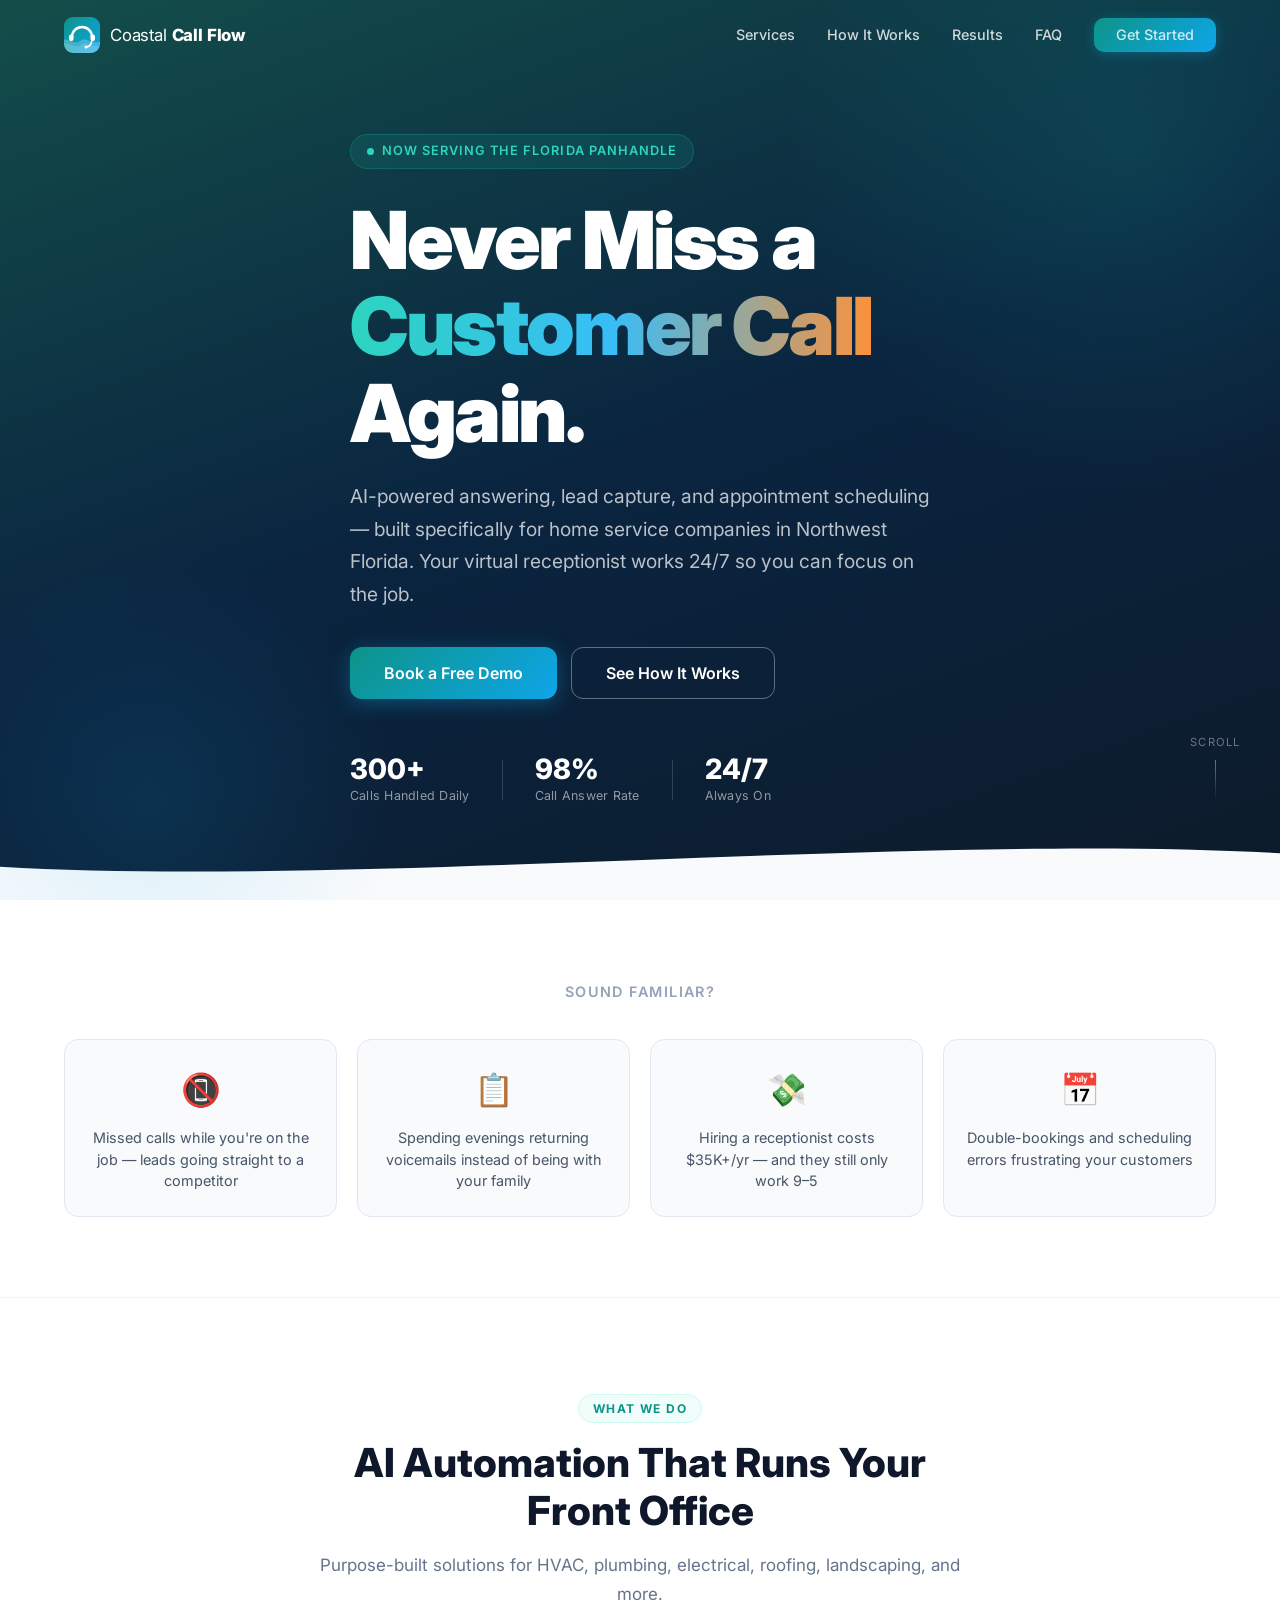
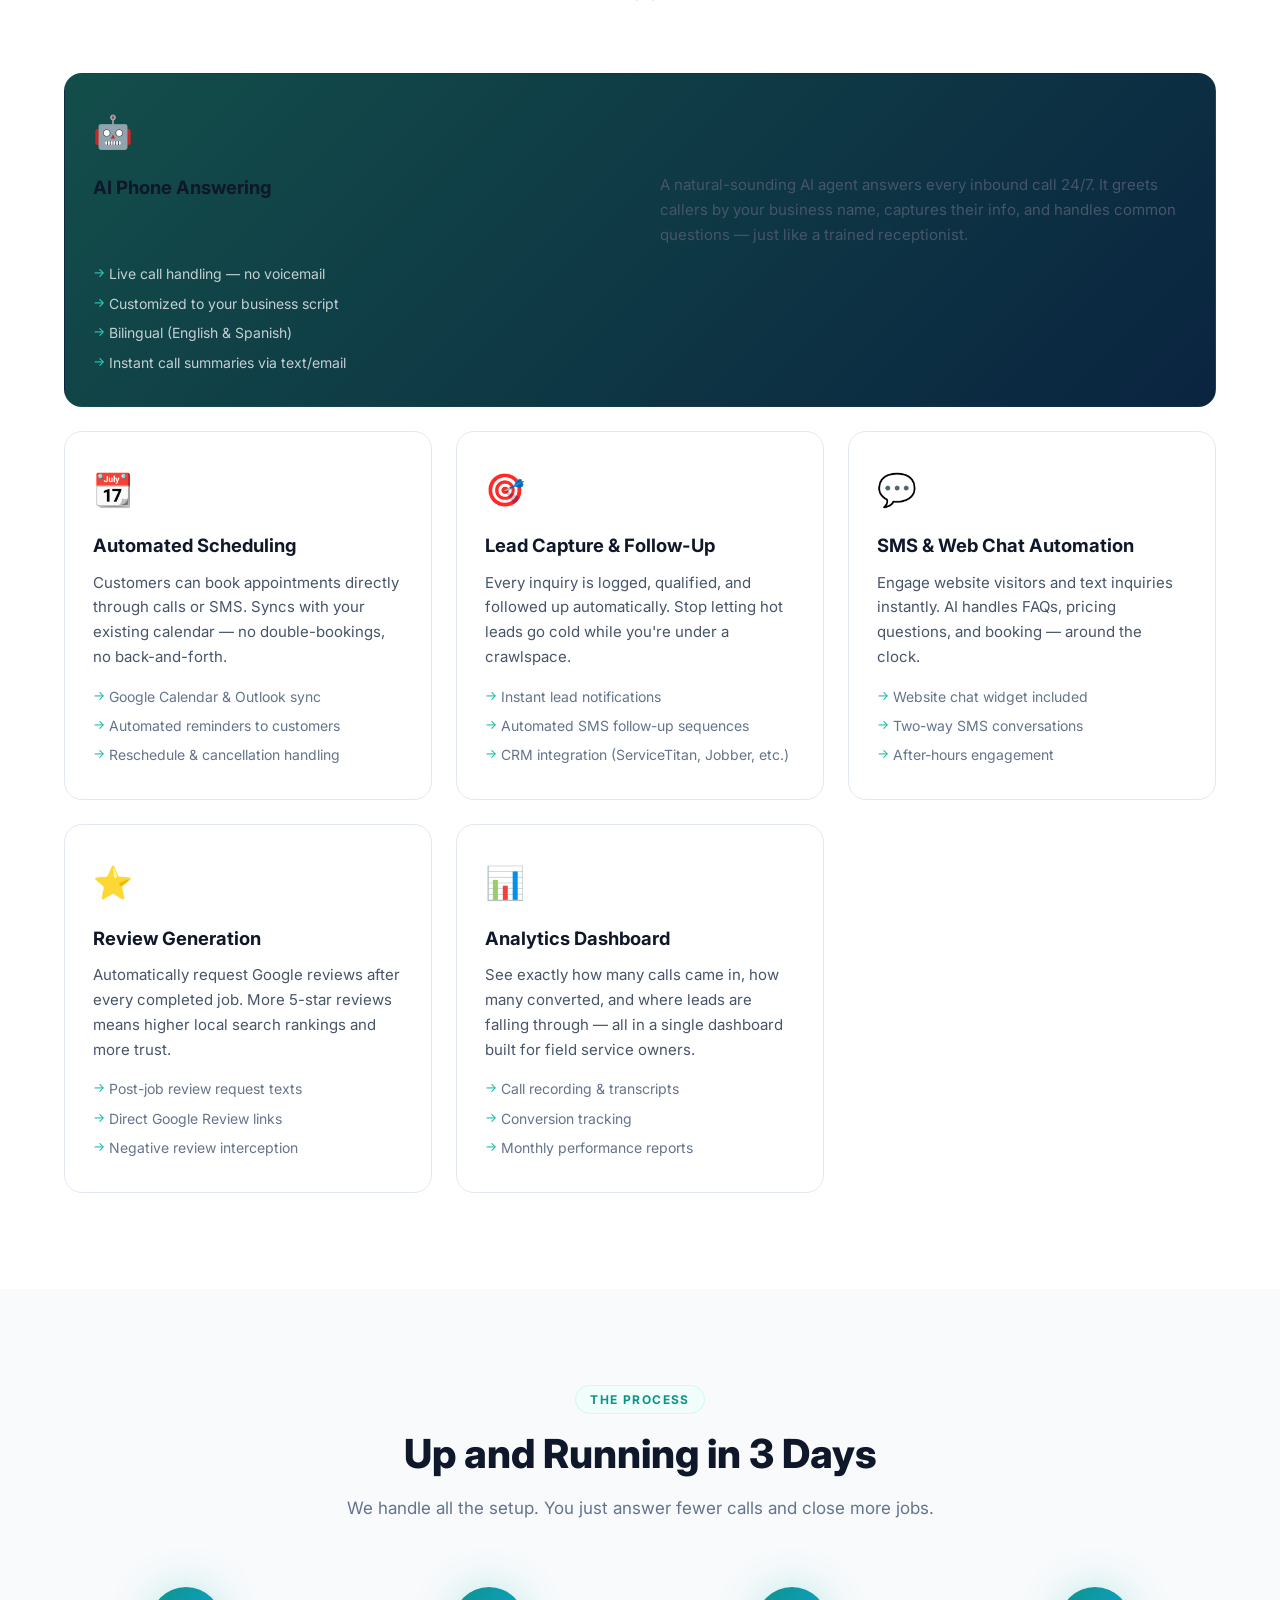
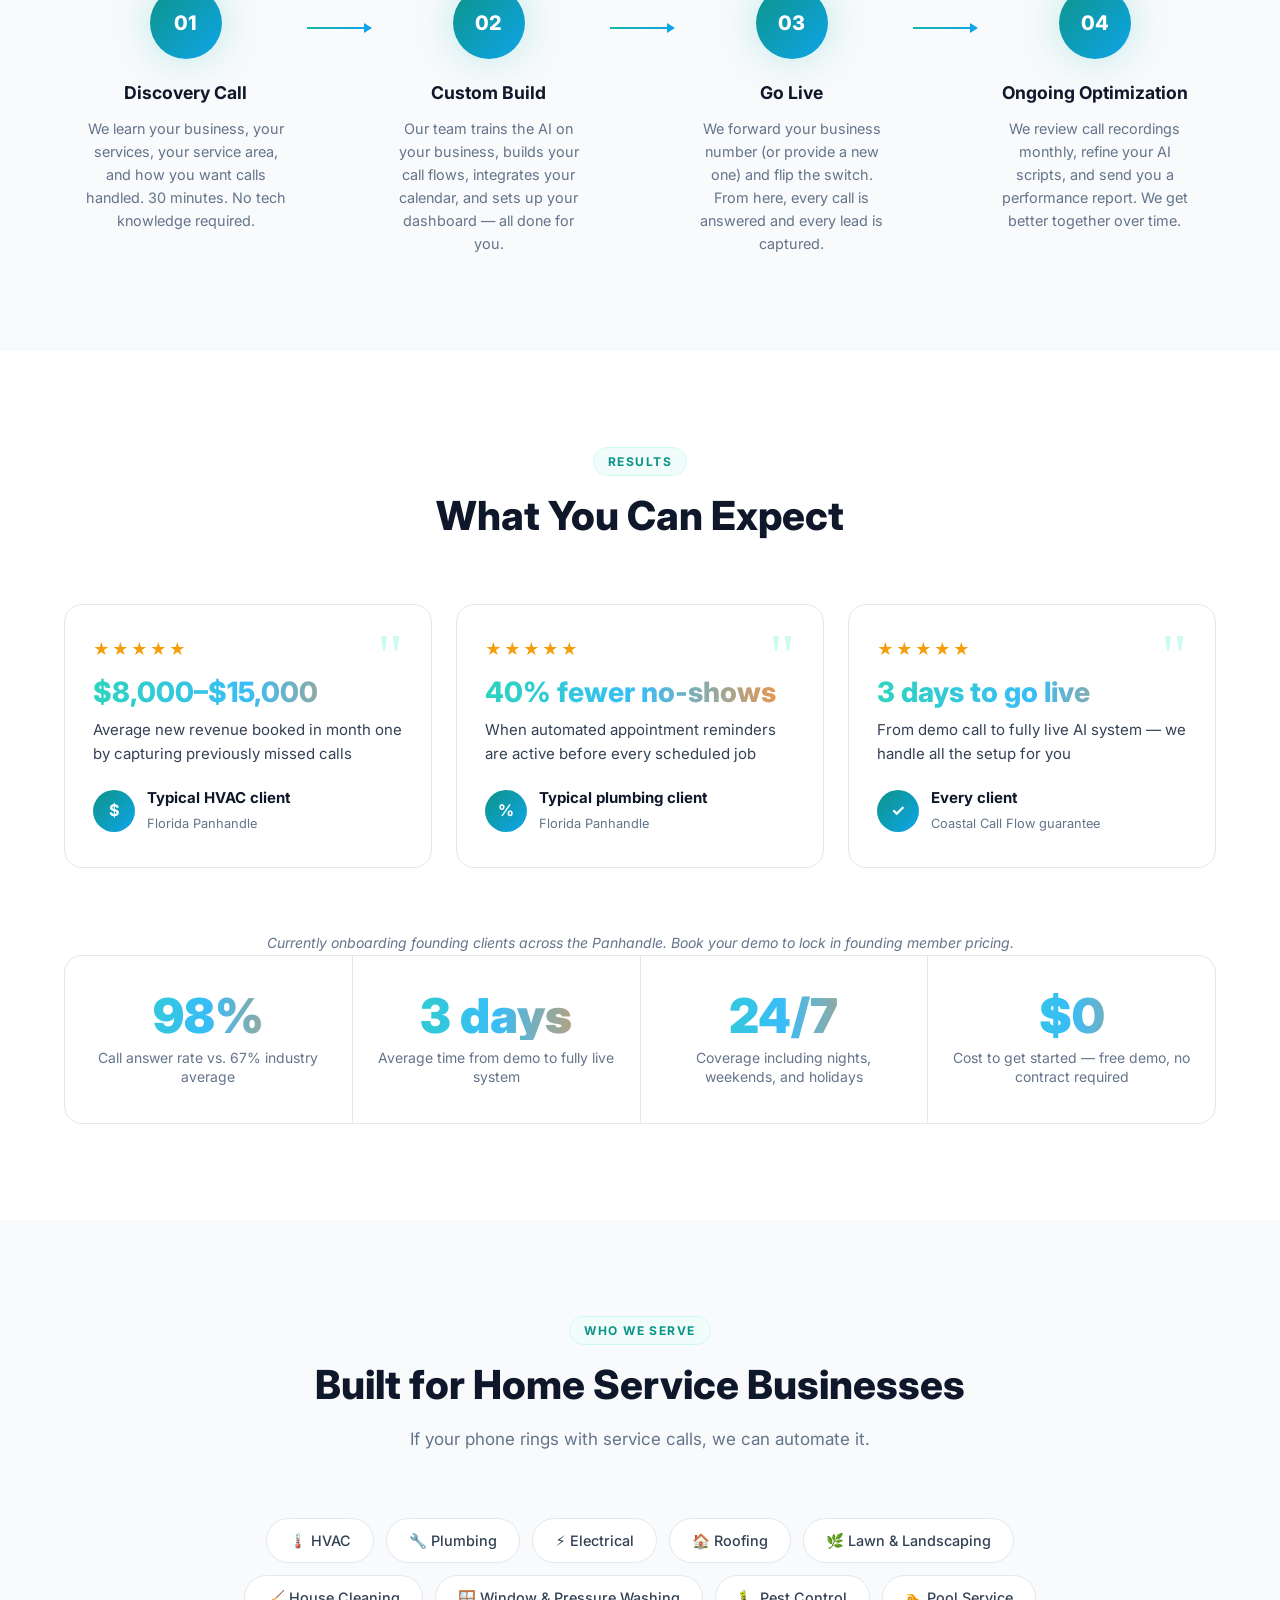
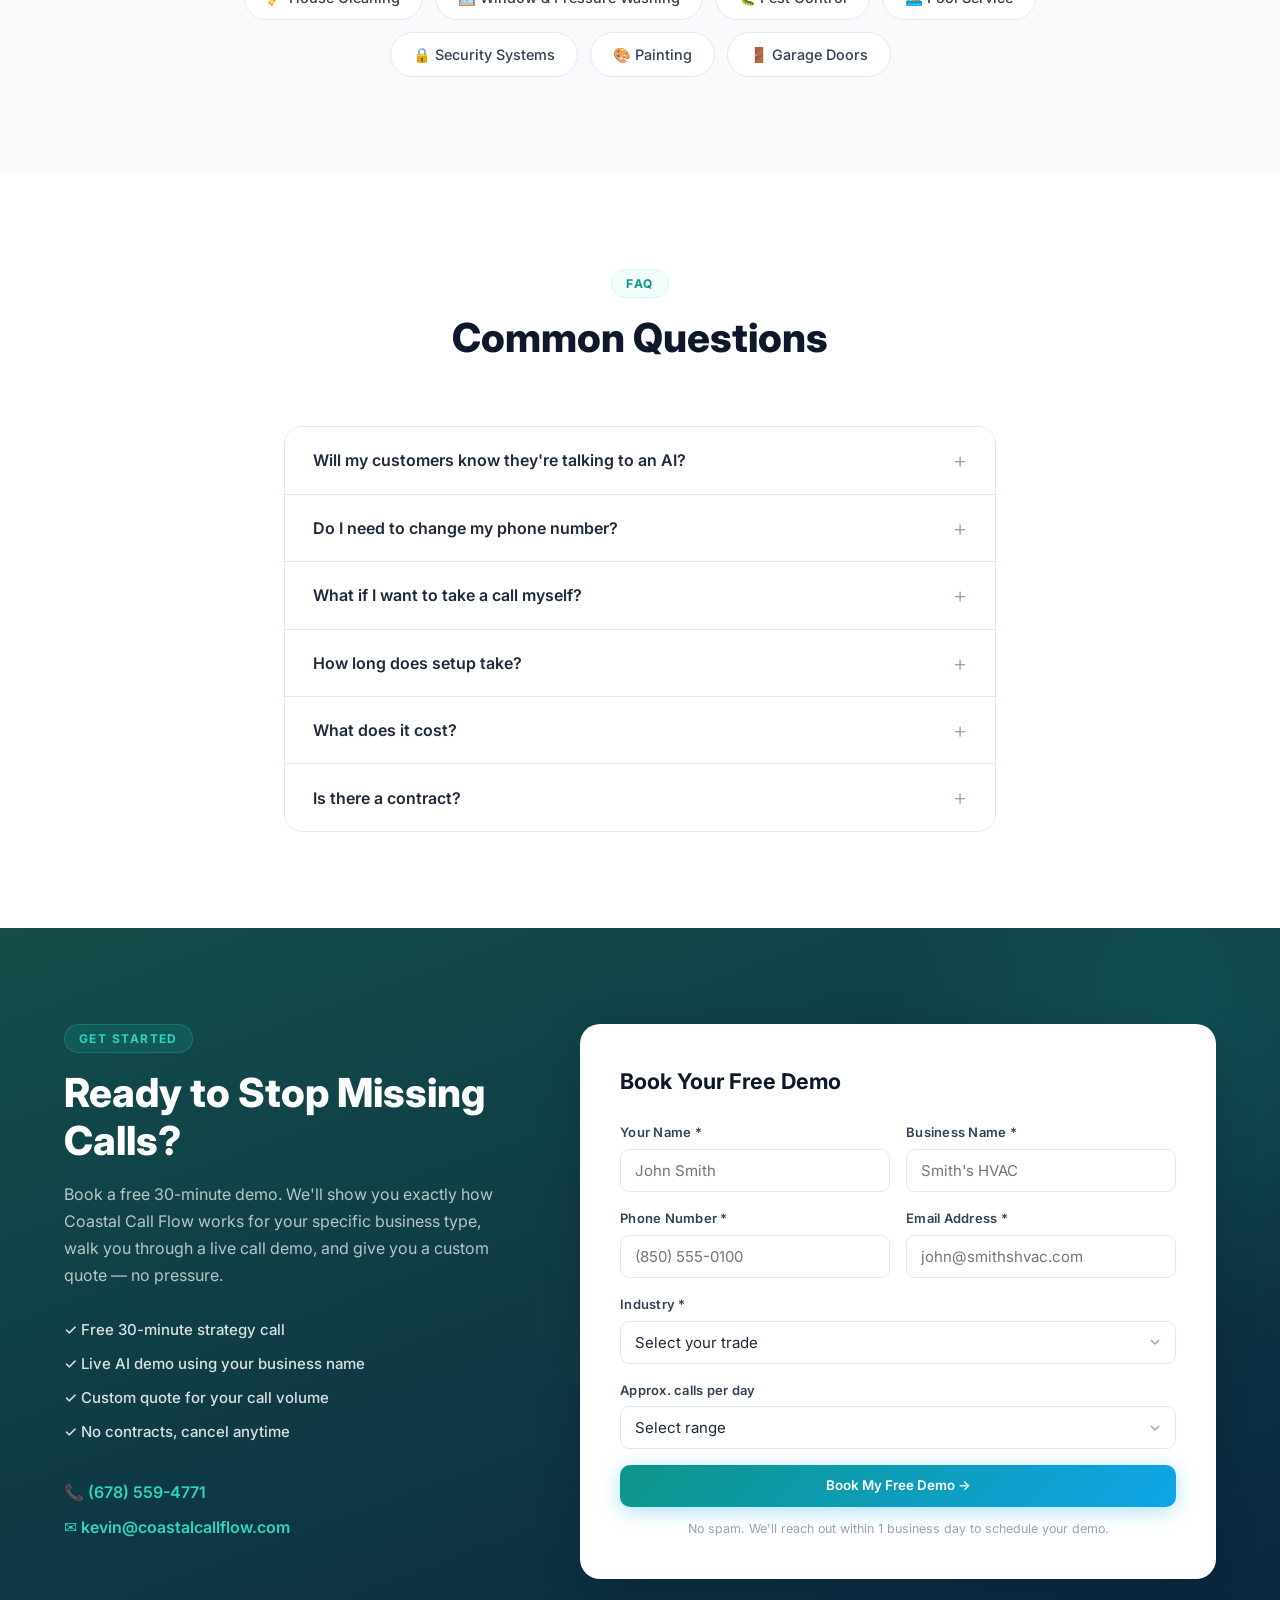
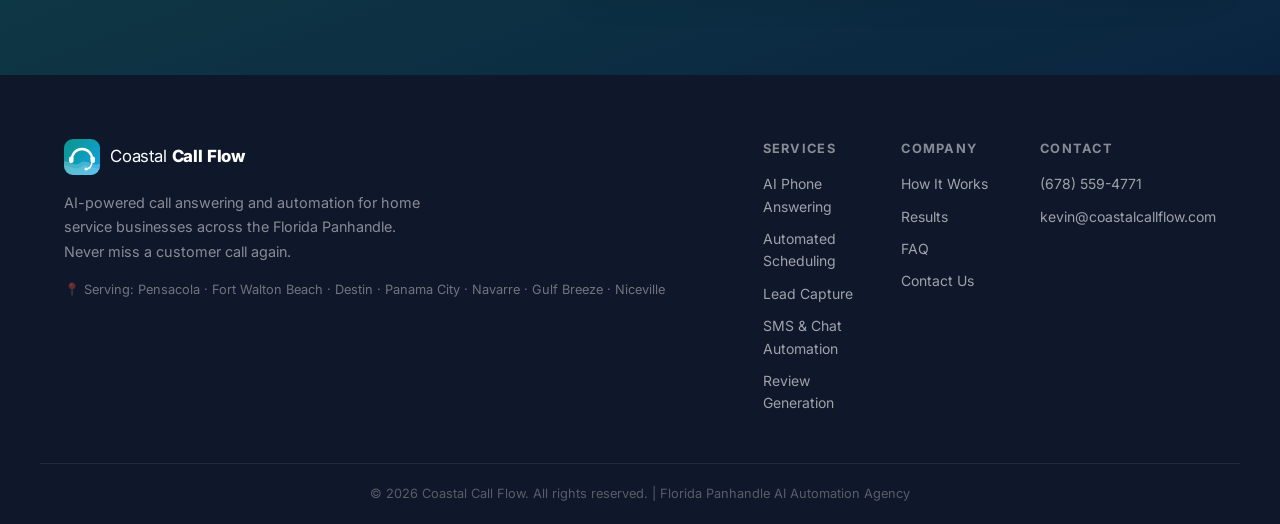
==== commit b04f38a5: "Update contact email to kevin@coastalcallflow.com" ====
--- a/index.html
+++ b/index.html
@@ -419,7 +419,7 @@
         </ul>
         <div class="contact__direct">
           <a href="tel:+16785594771" class="contact__phone">📞 (678) 559-4771</a>
-          <a href="mailto:hello@coastalcallflow.com" class="contact__email">✉️ hello@coastalcallflow.com</a>
+          <a href="mailto:kevin@coastalcallflow.com" class="contact__email">✉️ kevin@coastalcallflow.com</a>
         </div>
       </div>
       <div class="contact__form-wrap">
@@ -533,7 +533,7 @@
         <div class="footer__col">
           <h4>Contact</h4>
           <a href="tel:+16785594771">(678) 559-4771</a>
-          <a href="mailto:hello@coastalcallflow.com">hello@coastalcallflow.com</a>
+          <a href="mailto:kevin@coastalcallflow.com">kevin@coastalcallflow.com</a>
         </div>
       </div>
     </div>
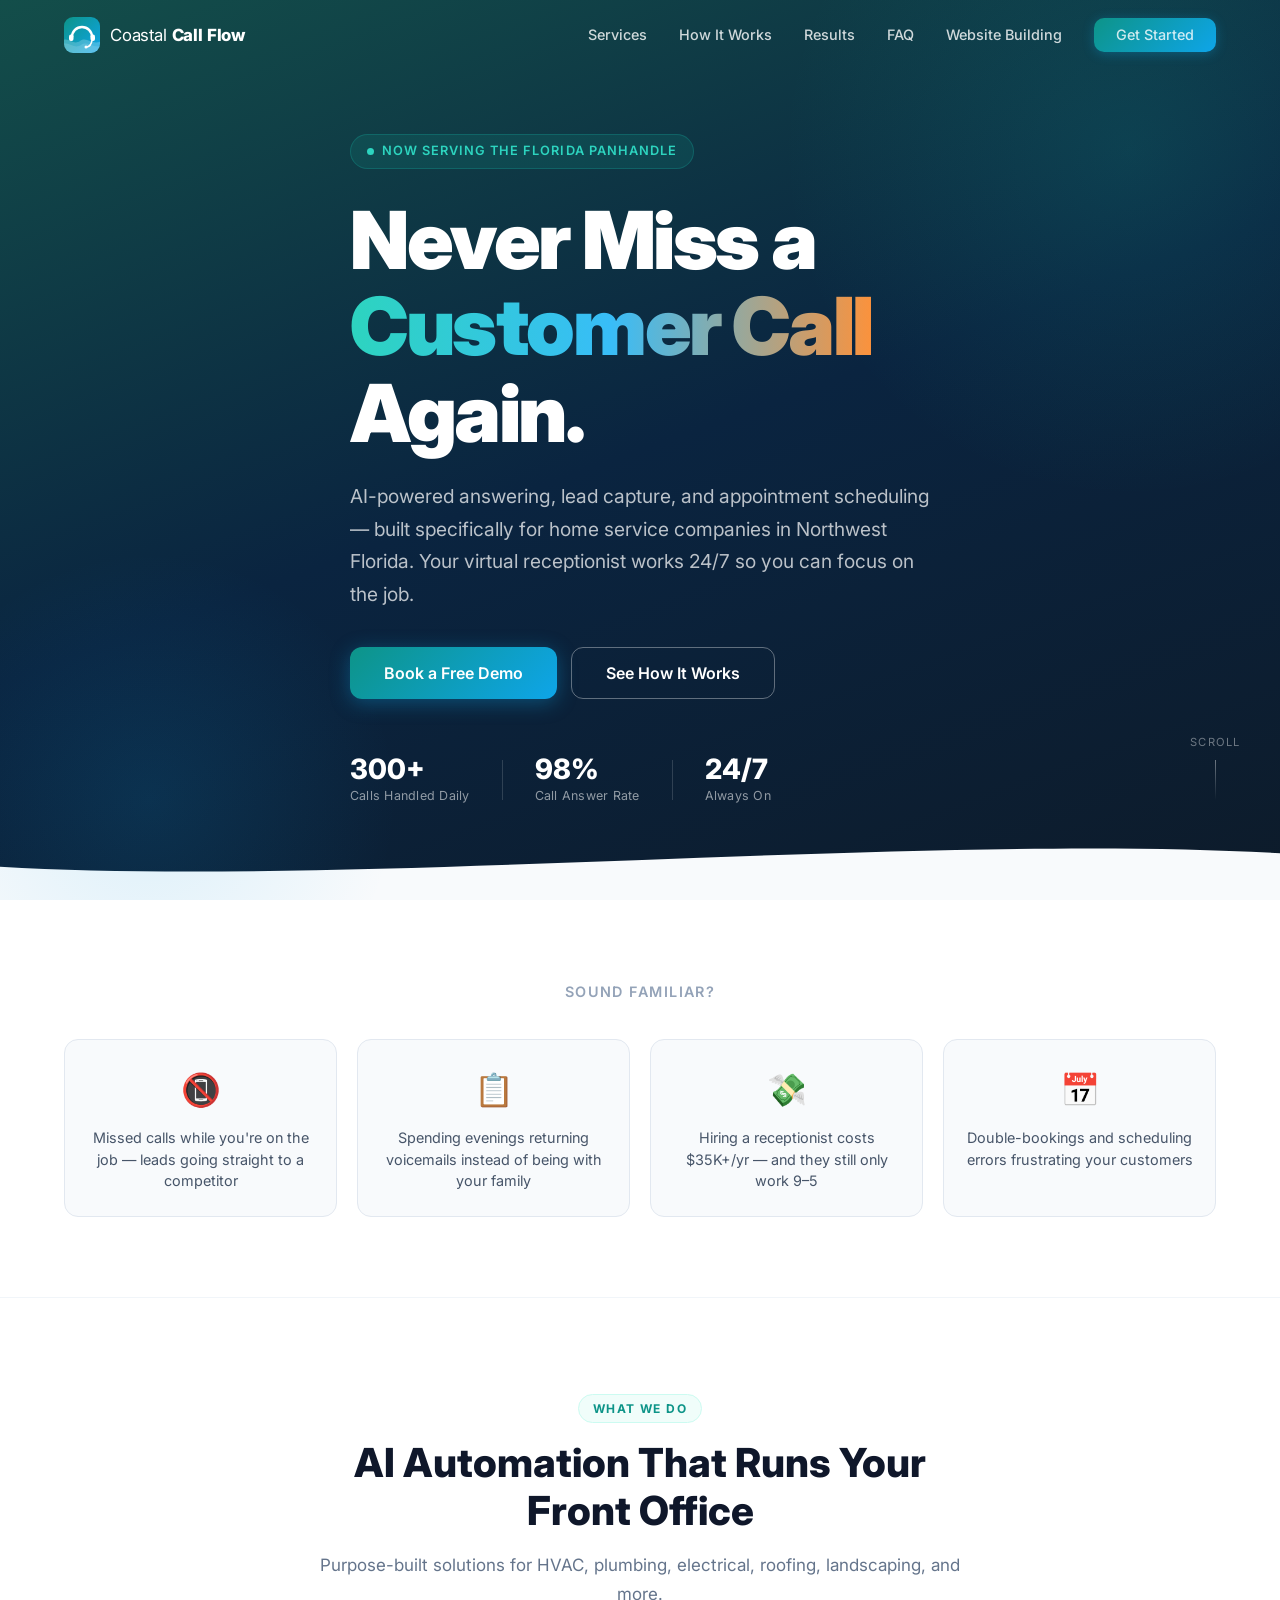
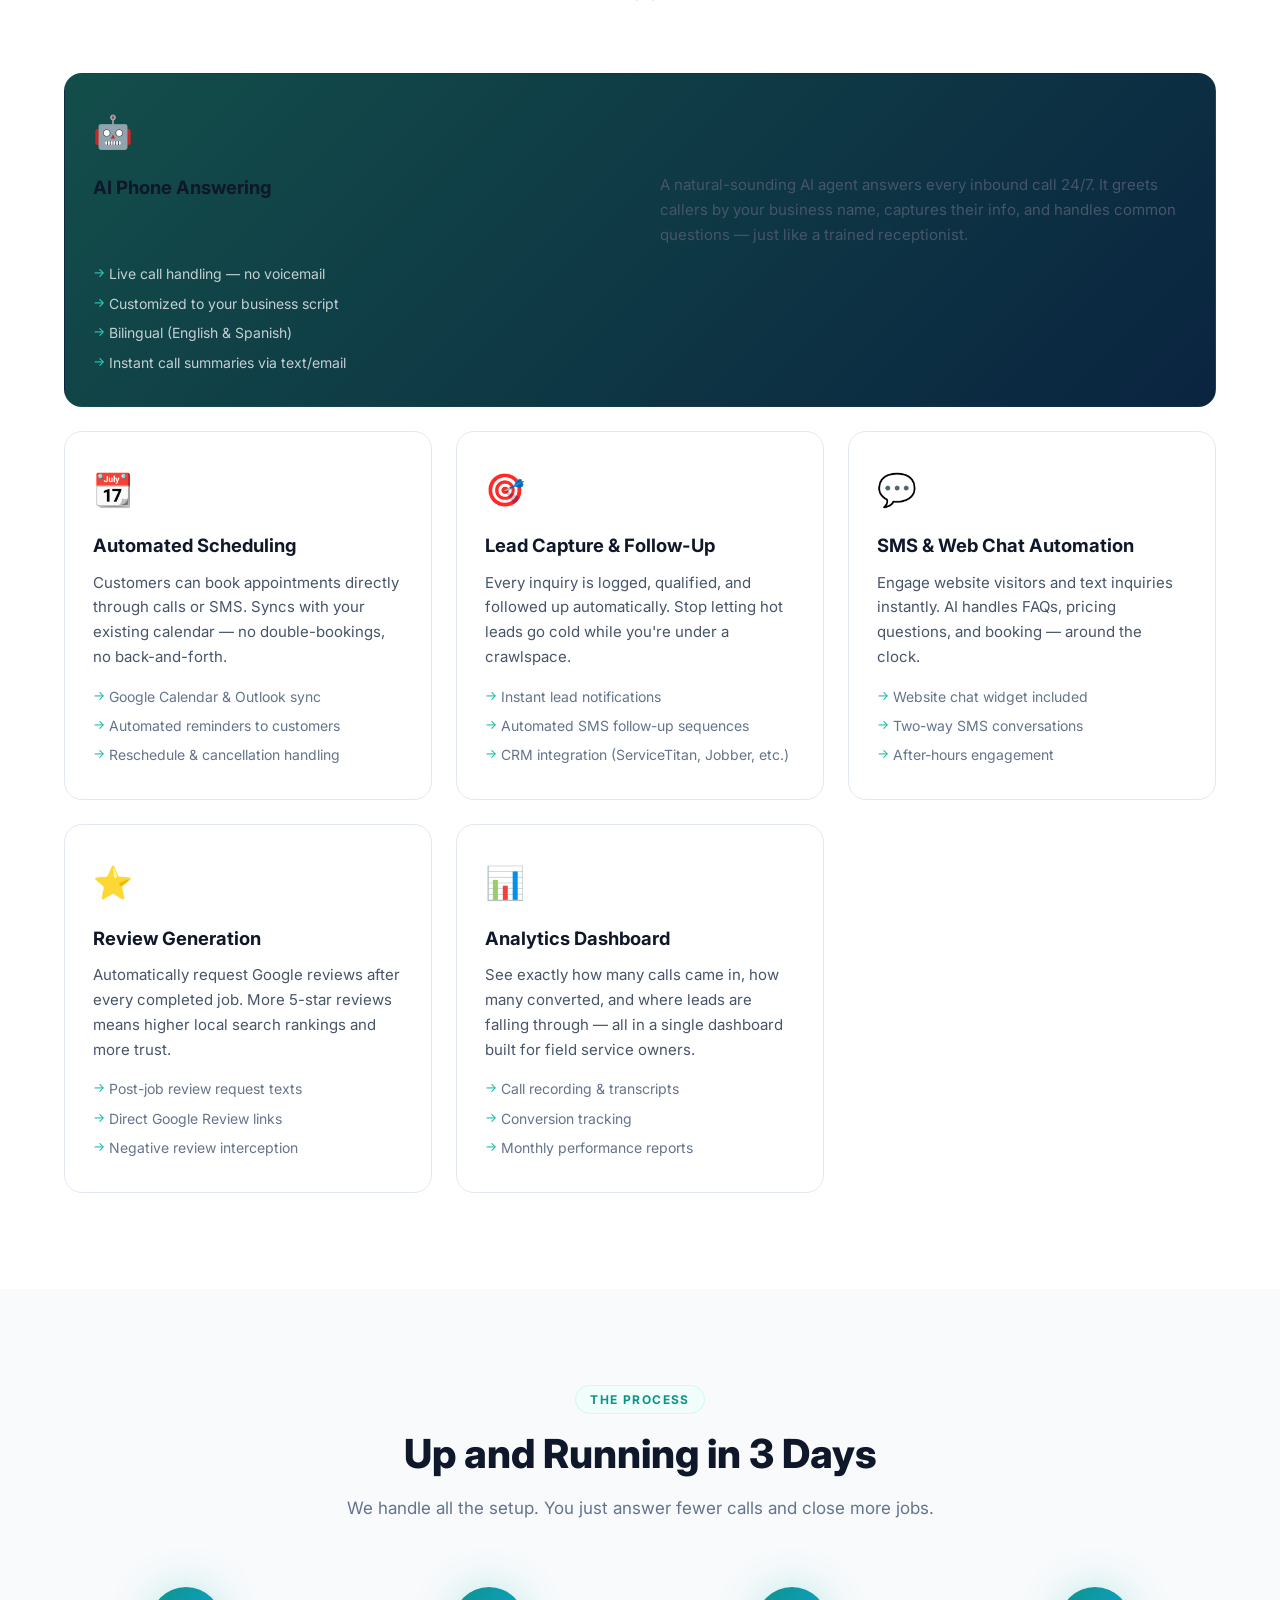
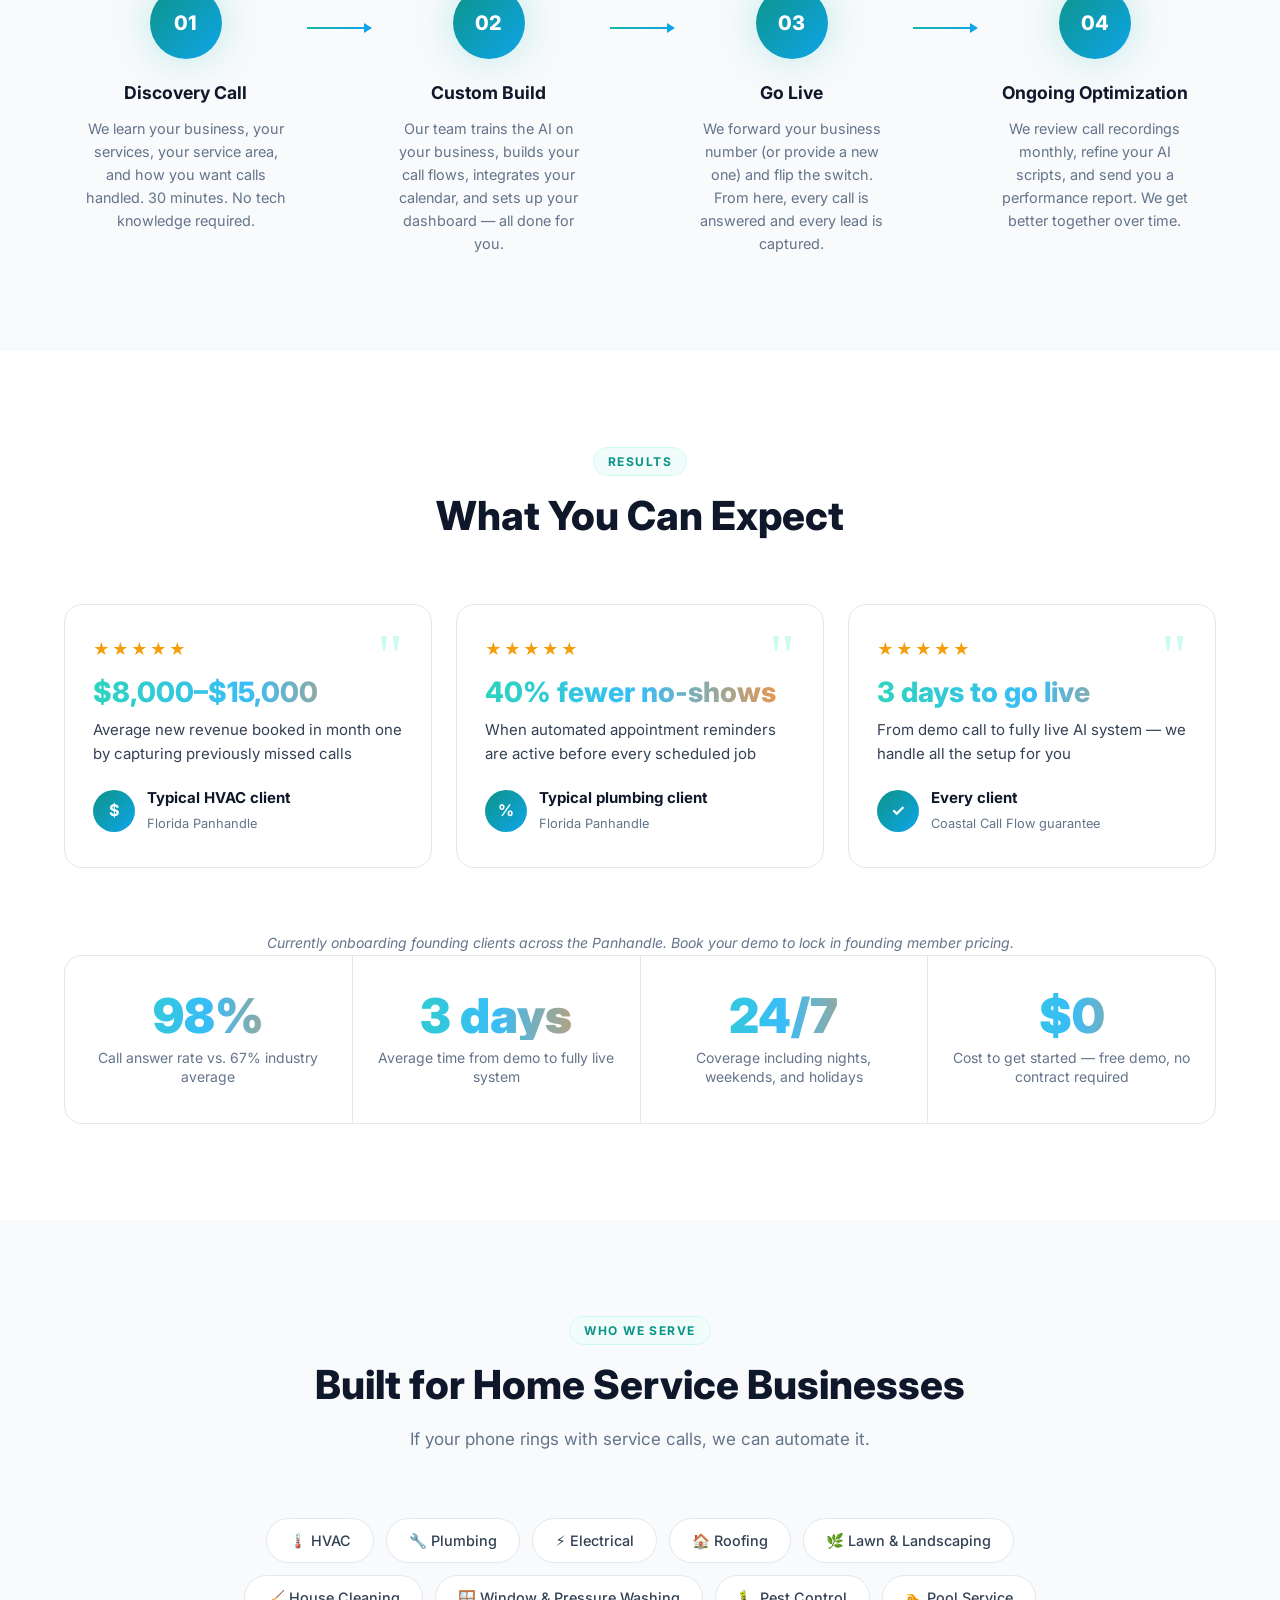
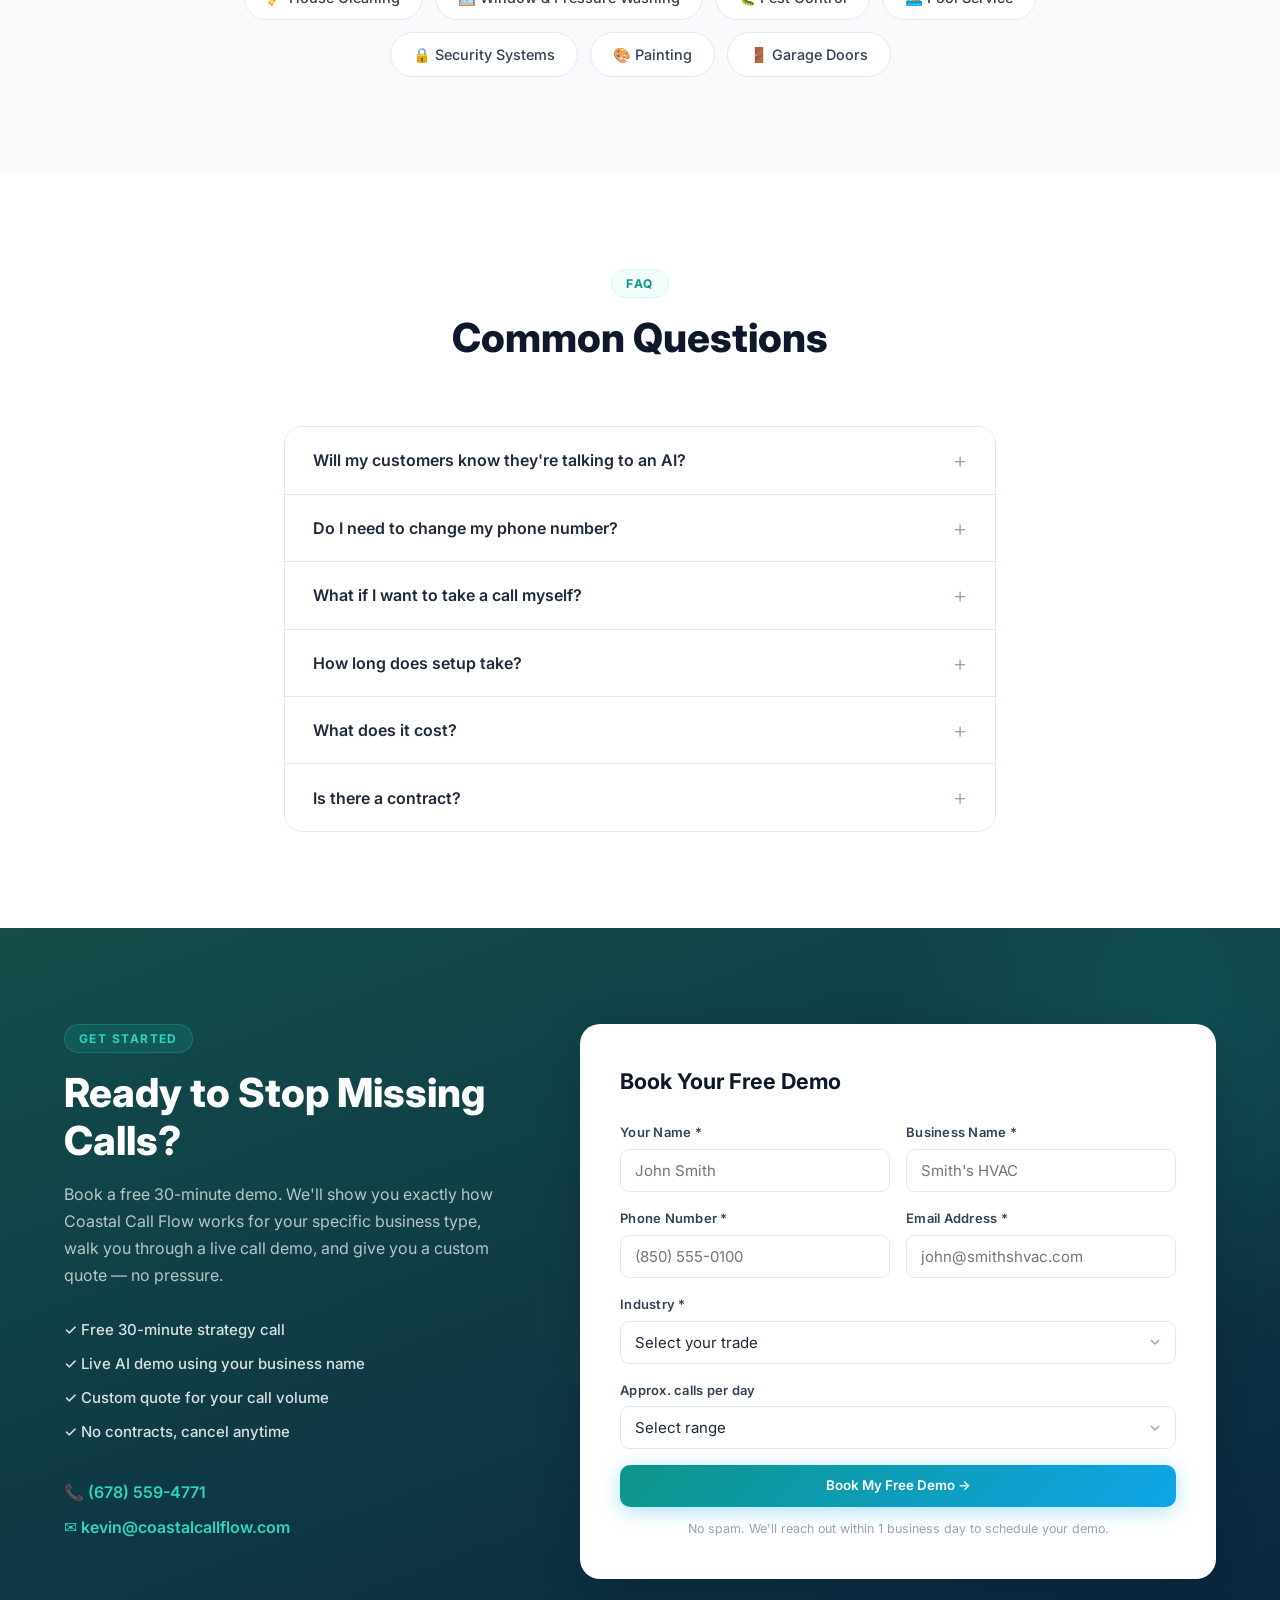
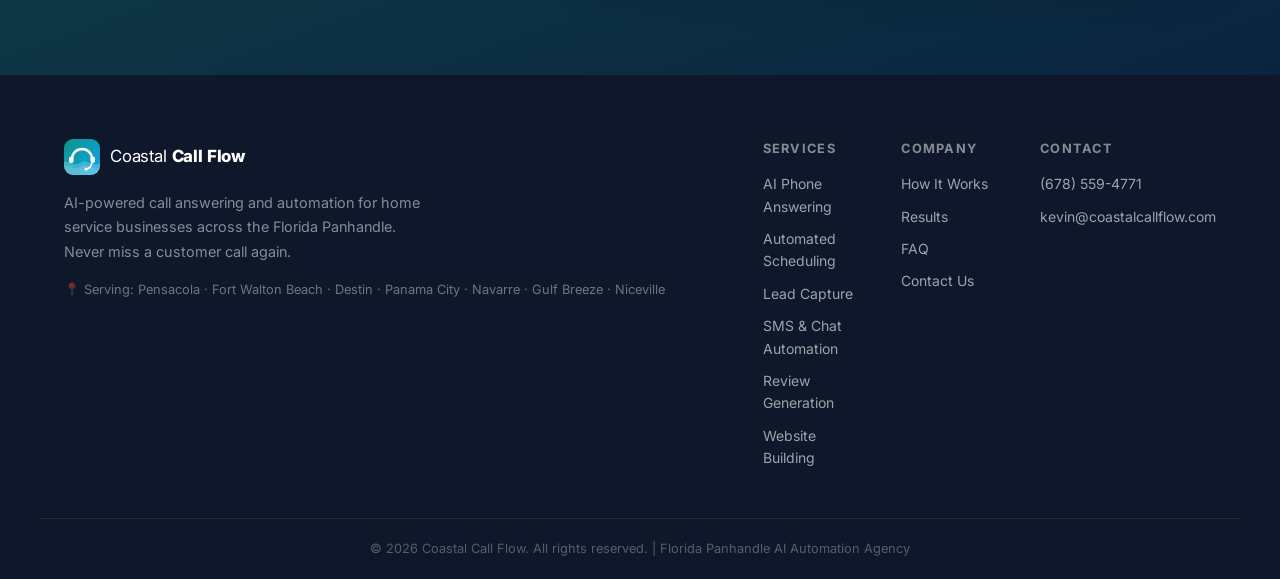
==== commit 799c173c: "Add Website Building page with pricing, features, how-it-works, FAQ, and nav links" ====
--- a/index.html
+++ b/index.html
@@ -42,6 +42,7 @@
         <a href="#how-it-works">How It Works</a>
         <a href="#results">Results</a>
         <a href="#faq">FAQ</a>
+        <a href="website-building.html">Website Building</a>
         <a href="#contact" class="btn btn--nav">Get Started</a>
       </nav>
       <button class="nav__hamburger" id="hamburger" aria-label="Toggle menu">
@@ -522,6 +523,7 @@
           <a href="#services">Lead Capture</a>
           <a href="#services">SMS & Chat Automation</a>
           <a href="#services">Review Generation</a>
+          <a href="website-building.html">Website Building</a>
         </div>
         <div class="footer__col">
           <h4>Company</h4>
--- a/styles.css
+++ b/styles.css
@@ -1077,6 +1077,227 @@
   text-align: center;
 }
 
+
+/* ============================================================
+   WEBSITE BUILDING PAGE
+   ============================================================ */
+
+/* Nav active state */
+.nav__active {
+  color: var(--teal-400) !important;
+  font-weight: 600;
+}
+
+/* Pain grid — 6-column variant */
+.pain-grid--6 {
+  grid-template-columns: repeat(3, 1fr);
+}
+
+/* Step meta label */
+.step__meta {
+  font-size: .8rem;
+  font-weight: 500;
+  color: var(--slate-400);
+  margin-left: 6px;
+}
+
+/* Feature grid */
+.wb-features-grid {
+  display: grid;
+  grid-template-columns: 1fr 1fr;
+  gap: 14px;
+}
+
+.wb-feature {
+  display: flex;
+  align-items: flex-start;
+  gap: 14px;
+  background: var(--white);
+  border: 1px solid var(--slate-200);
+  border-radius: 12px;
+  padding: 20px;
+  transition: box-shadow var(--duration) var(--ease), border-color var(--duration) var(--ease);
+}
+
+.wb-feature:hover {
+  box-shadow: var(--shadow-md);
+  border-color: var(--teal-400);
+}
+
+.wb-feature__num {
+  width: 34px;
+  height: 34px;
+  background: var(--grad-primary);
+  border-radius: 8px;
+  display: flex;
+  align-items: center;
+  justify-content: center;
+  font-size: .7rem;
+  font-weight: 900;
+  color: white;
+  flex-shrink: 0;
+  letter-spacing: .04em;
+}
+
+.wb-feature__text {
+  font-size: .9375rem;
+  color: var(--slate-700);
+  line-height: 1.55;
+}
+
+.wb-feature__text strong {
+  color: var(--slate-900);
+  font-weight: 700;
+}
+
+/* Pricing grid */
+.pricing-grid {
+  display: grid;
+  grid-template-columns: 1fr 1fr;
+  gap: 28px;
+  max-width: 860px;
+  margin: 0 auto;
+}
+
+.pricing-card {
+  background: var(--white);
+  border: 2px solid var(--slate-200);
+  border-radius: 20px;
+  padding: 40px 36px;
+  position: relative;
+  transition: box-shadow var(--duration) var(--ease);
+}
+
+.pricing-card:hover {
+  box-shadow: var(--shadow-lg);
+}
+
+.pricing-card--popular {
+  border-color: var(--teal-500);
+  box-shadow: var(--shadow-glow);
+}
+
+.pricing-badge {
+  position: absolute;
+  top: -14px;
+  left: 50%;
+  transform: translateX(-50%);
+  background: var(--grad-primary);
+  color: white;
+  font-size: .72rem;
+  font-weight: 800;
+  letter-spacing: .1em;
+  text-transform: uppercase;
+  padding: 5px 18px;
+  border-radius: 100px;
+  white-space: nowrap;
+}
+
+.pricing-card__name {
+  font-size: 1.2rem;
+  font-weight: 800;
+  color: var(--slate-900);
+  margin-bottom: 6px;
+}
+
+.pricing-card__best-for {
+  font-size: .825rem;
+  color: var(--slate-500);
+  line-height: 1.5;
+  margin-bottom: 24px;
+}
+
+.pricing-price {
+  margin-bottom: 6px;
+}
+
+.pricing-price__amount {
+  font-size: 2.75rem;
+  font-weight: 900;
+  background: var(--grad-text);
+  -webkit-background-clip: text;
+  -webkit-text-fill-color: transparent;
+  background-clip: text;
+  line-height: 1;
+}
+
+.pricing-price__label {
+  font-size: .8rem;
+  color: var(--slate-400);
+  margin-top: 4px;
+  margin-bottom: 10px;
+}
+
+.pricing-monthly {
+  font-size: 1rem;
+  font-weight: 700;
+  color: var(--slate-700);
+  margin-bottom: 4px;
+}
+
+.pricing-monthly span {
+  font-weight: 400;
+  color: var(--slate-500);
+  font-size: .875rem;
+}
+
+.pricing-divider {
+  height: 1px;
+  background: var(--slate-200);
+  margin: 22px 0;
+}
+
+.pricing-includes {
+  font-size: .75rem;
+  font-weight: 700;
+  color: var(--slate-400);
+  text-transform: uppercase;
+  letter-spacing: .1em;
+  margin-bottom: 14px;
+}
+
+.pricing-features {
+  display: flex;
+  flex-direction: column;
+  gap: 9px;
+  margin-bottom: 28px;
+}
+
+.pricing-features li {
+  display: flex;
+  align-items: flex-start;
+  gap: 9px;
+  font-size: .9rem;
+  color: var(--slate-700);
+  line-height: 1.45;
+}
+
+.pricing-features li::before {
+  content: '✓';
+  color: var(--teal-500);
+  font-weight: 700;
+  flex-shrink: 0;
+}
+
+/* Centered CTA variant */
+.contact__inner--centered {
+  display: flex;
+  justify-content: center;
+  gap: 0;
+}
+
+.contact__copy--centered {
+  text-align: center;
+  max-width: 640px;
+}
+
+.contact__copy--centered .contact__perks {
+  align-items: center;
+}
+
+.contact__copy--centered .contact__direct {
+  align-items: center;
+}
 
 /* ---- SCROLL REVEAL ANIMATION ---- */
 .reveal {
@@ -1185,4 +1406,18 @@
   .stats-bar { grid-template-columns: 1fr 1fr; }
   .footer__links { grid-template-columns: 1fr; }
   .pain-grid { grid-template-columns: 1fr 1fr; }
-}
+  .wb-features-grid { grid-template-columns: 1fr; }
+  .pricing-grid { grid-template-columns: 1fr; }
+  .pain-grid--6 { grid-template-columns: 1fr 1fr; }
+}
+
+@media (max-width: 768px) {
+  .wb-features-grid { grid-template-columns: 1fr; }
+  .pricing-grid { grid-template-columns: 1fr; max-width: 480px; }
+  .pain-grid--6 { grid-template-columns: 1fr 1fr; }
+  .contact__copy--centered .contact__perks { align-items: flex-start; }
+}
+
+@media (max-width: 1024px) {
+  .pricing-card { padding: 32px 28px; }
+}
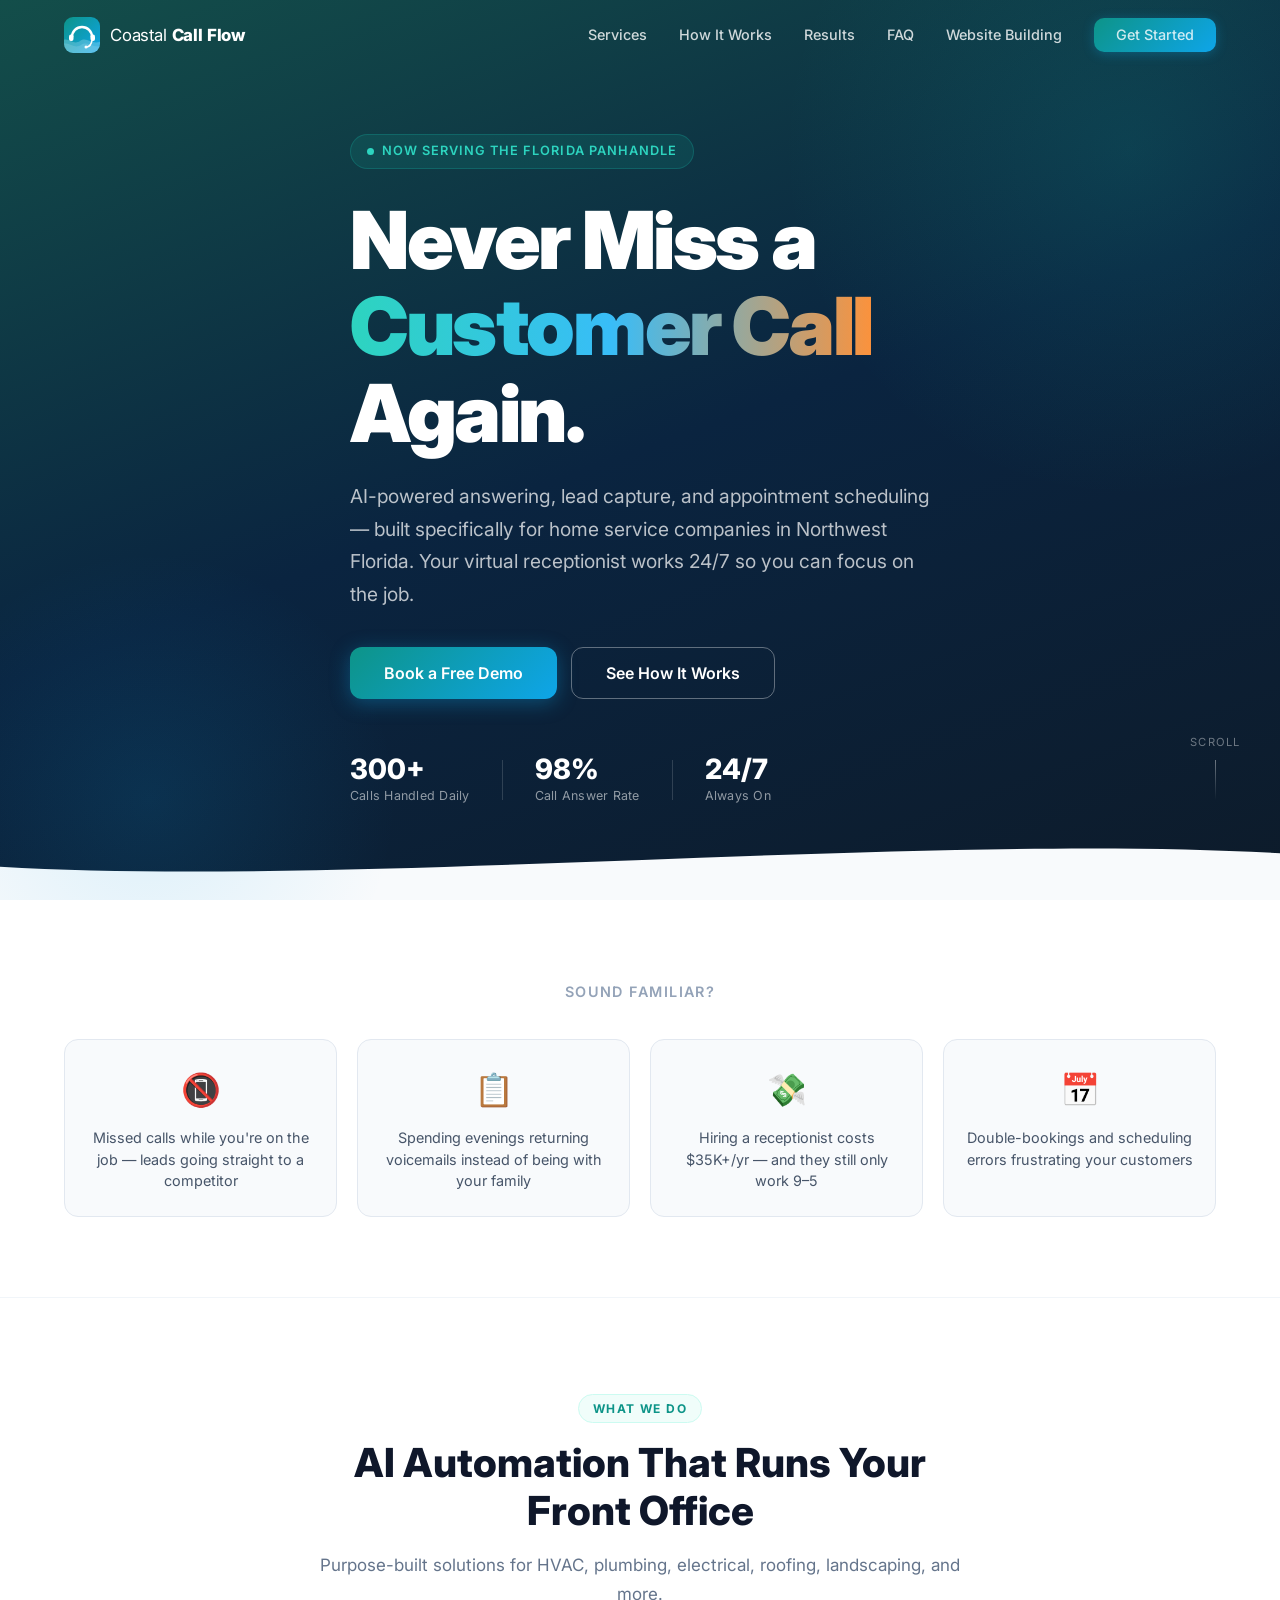
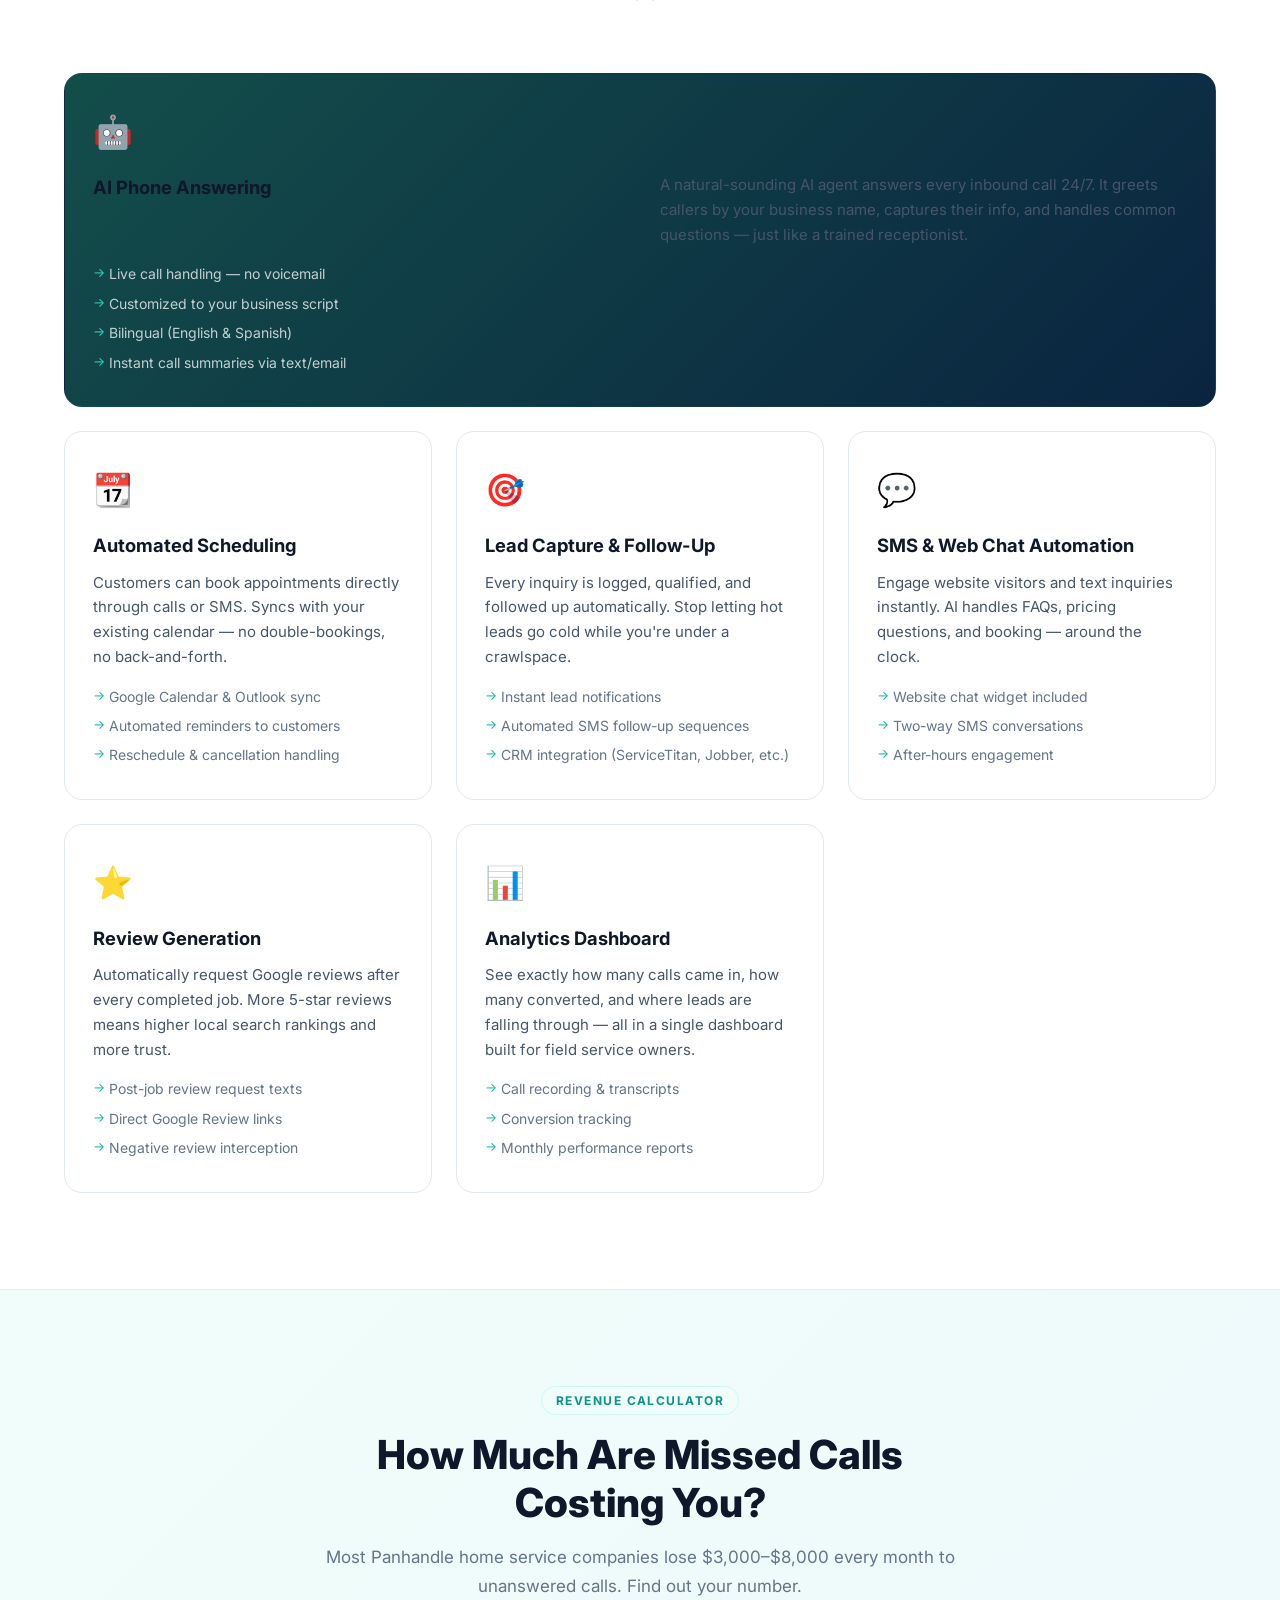
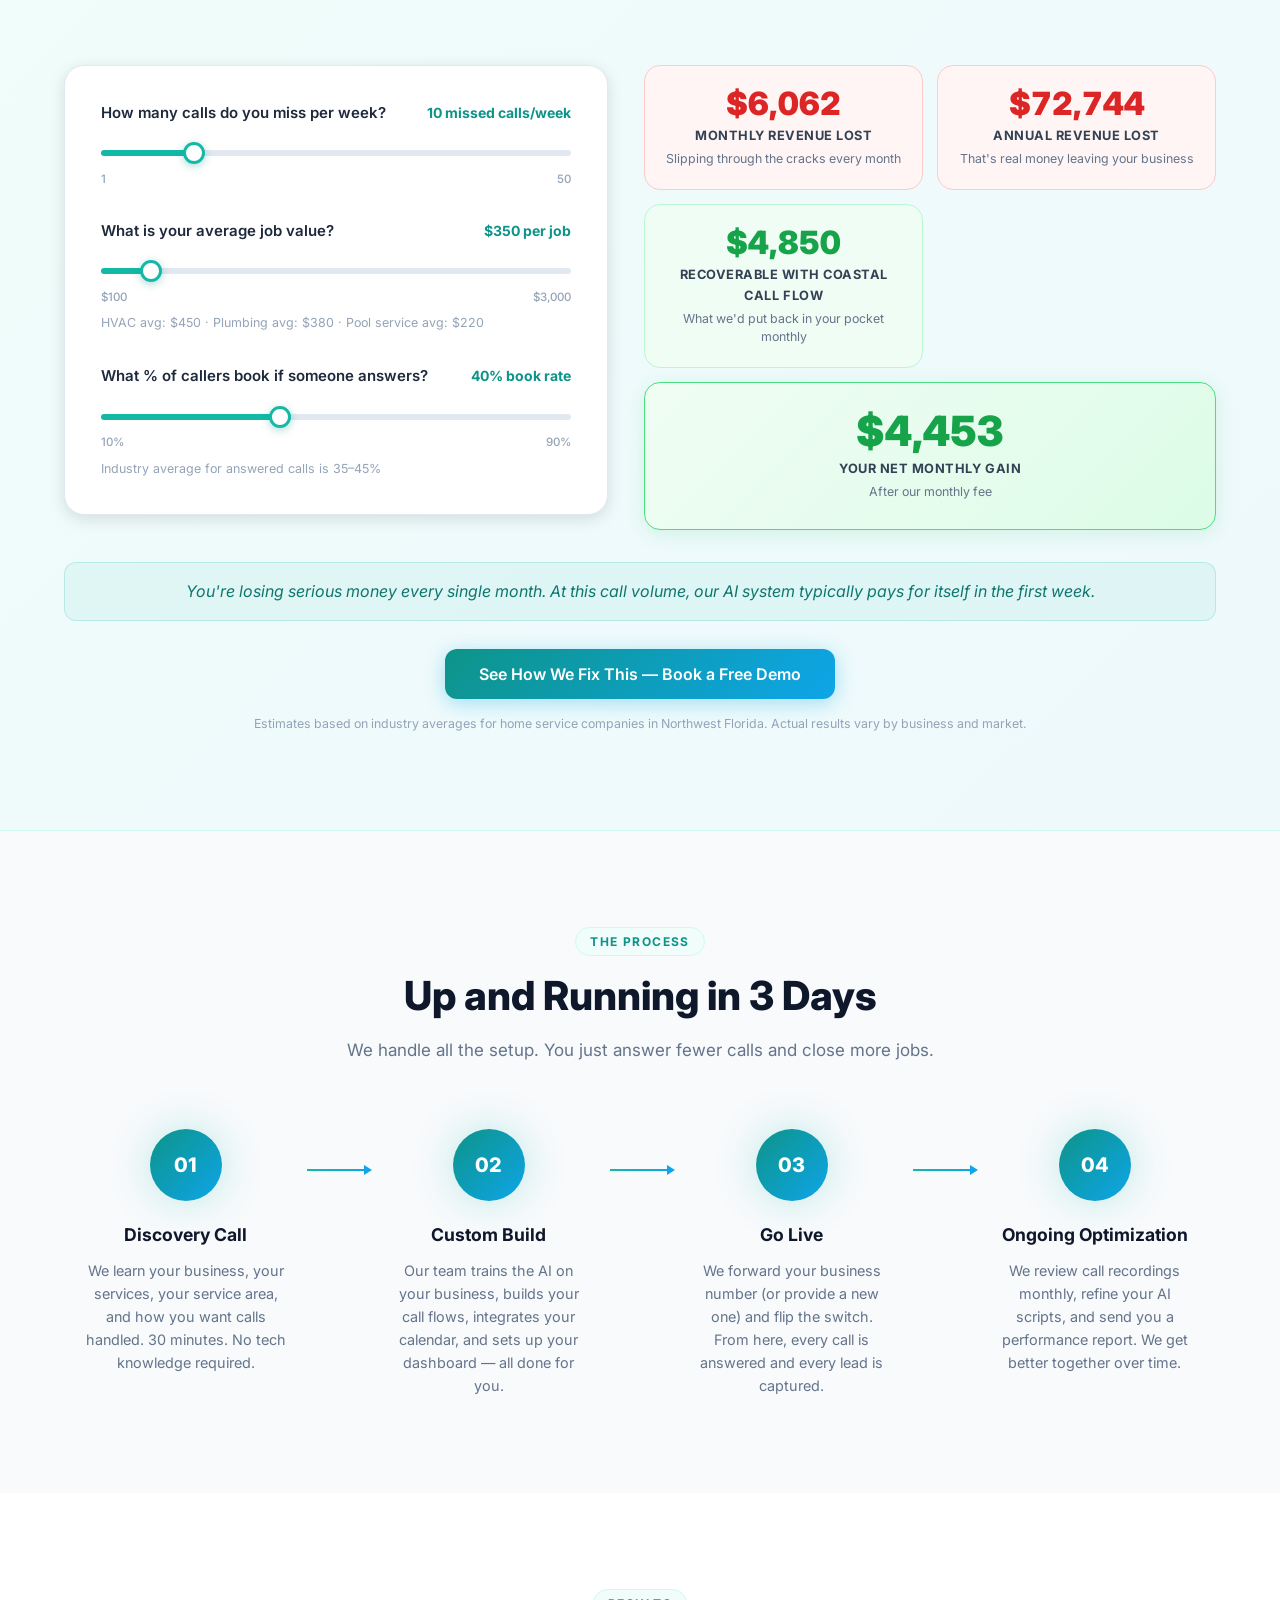
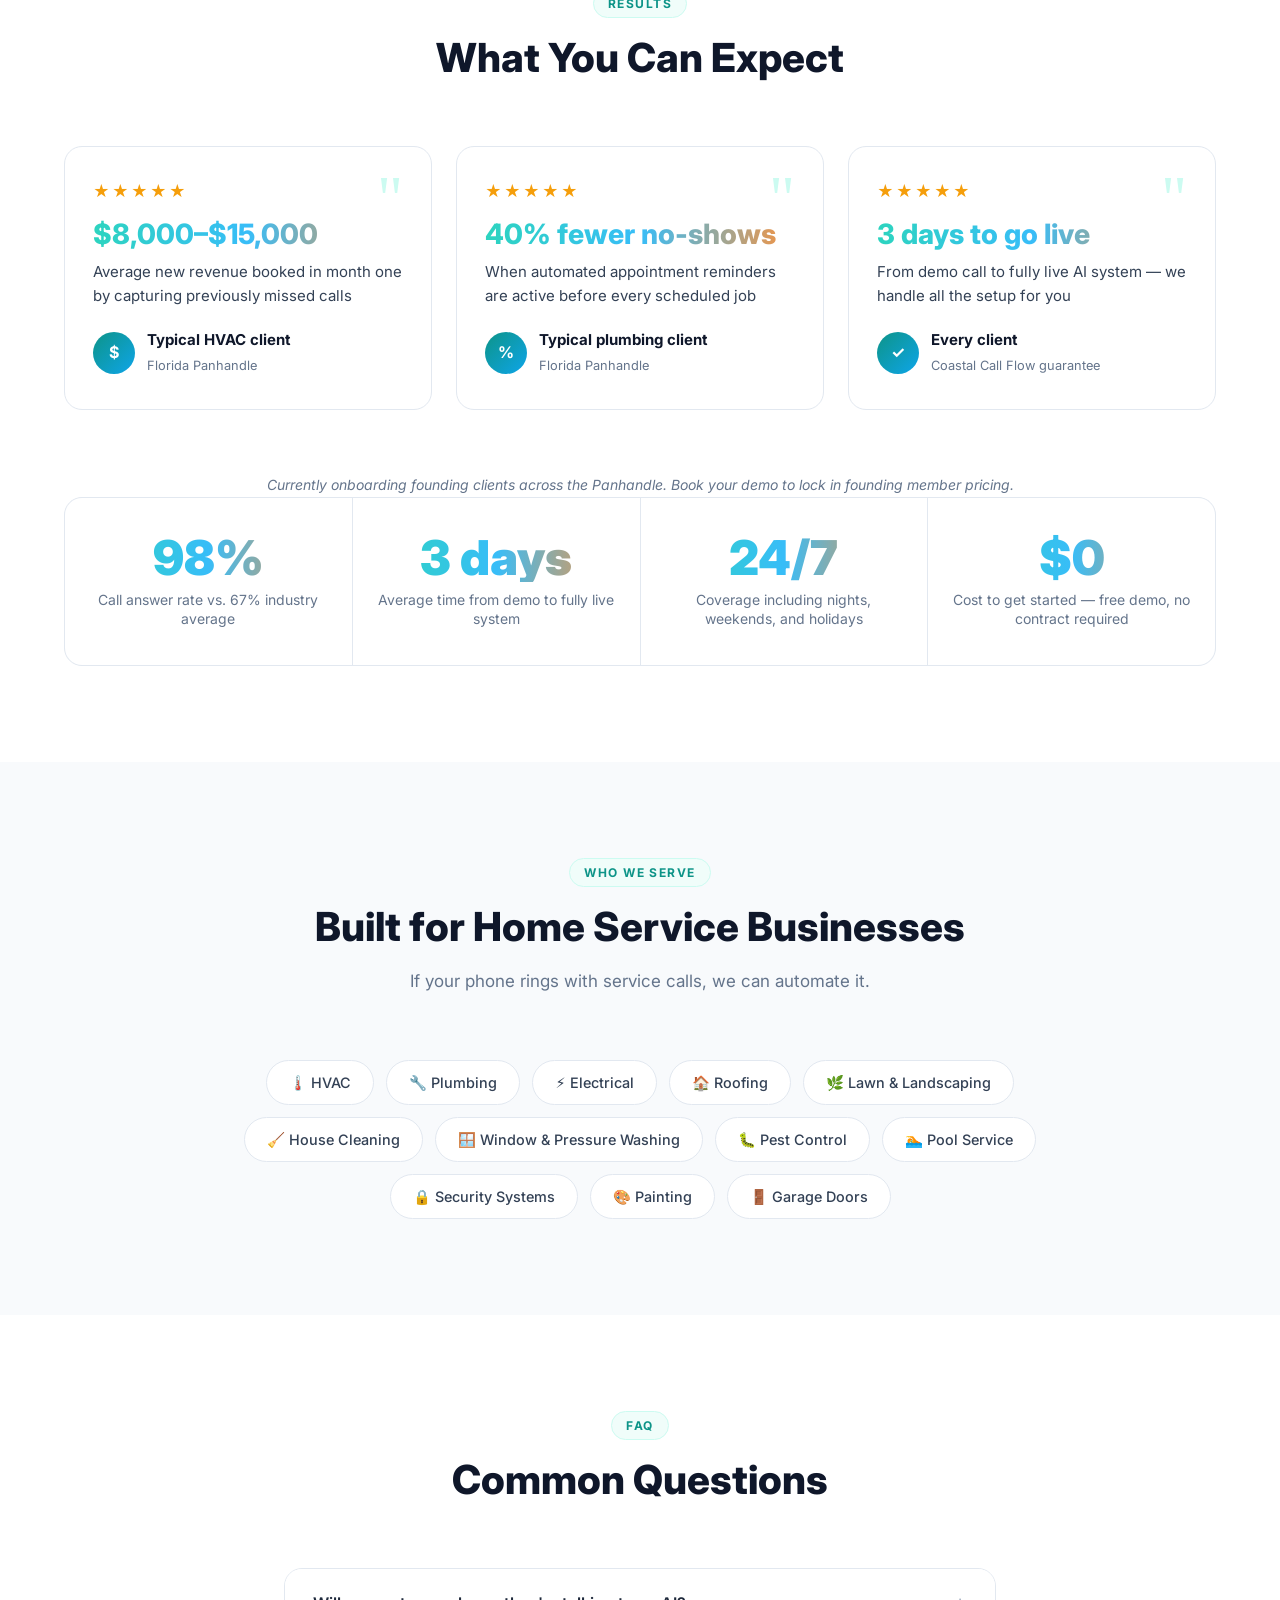
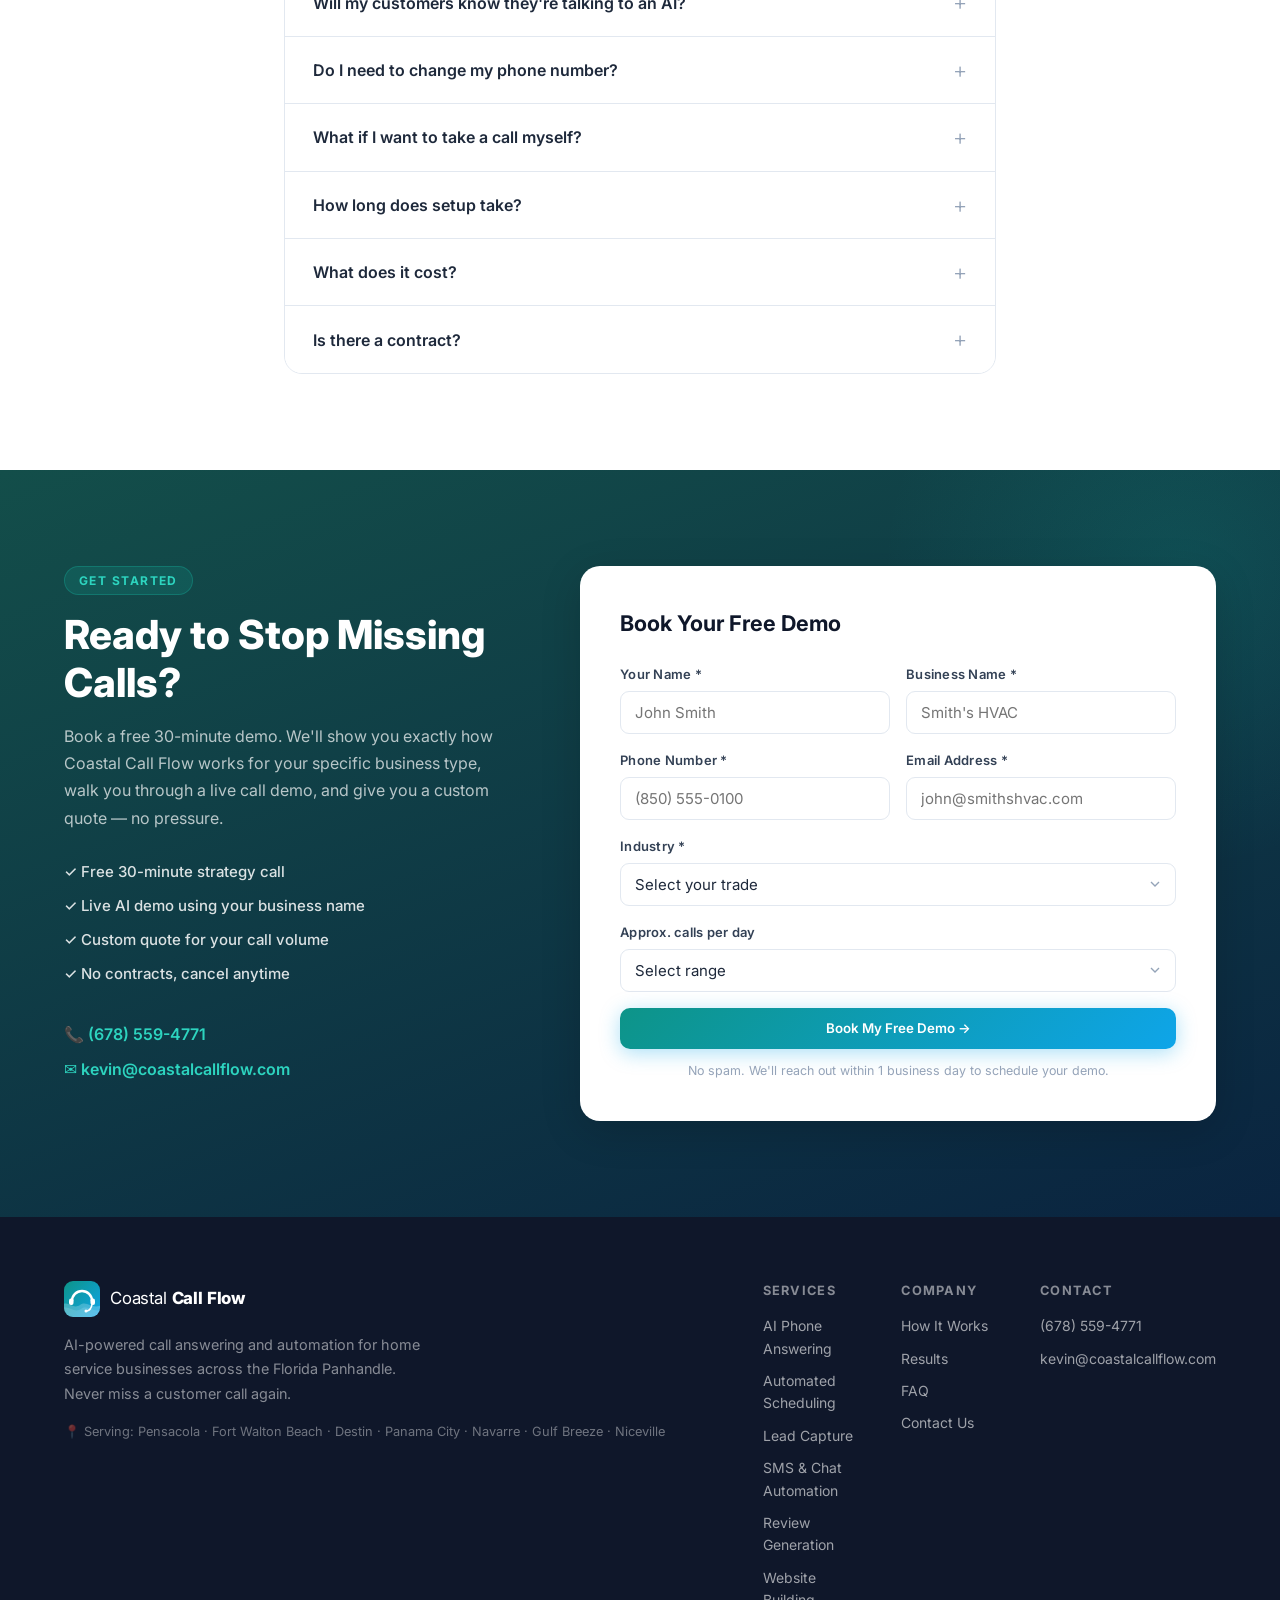
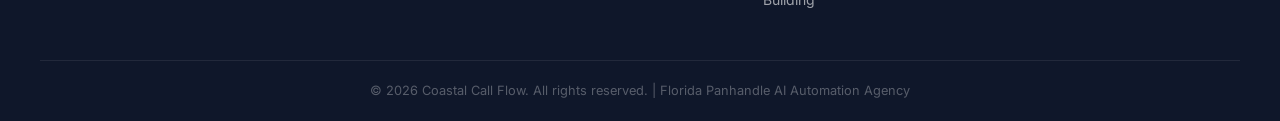
==== commit 4de4ee9e: "Add interactive Missed Call Revenue Calculator to homepage" ====
--- a/index.html
+++ b/index.html
@@ -202,6 +202,86 @@
     </div>
   </section>
 
+  <!-- MISSED CALL REVENUE CALCULATOR -->
+  <section class="calculator section" id="calculator">
+    <div class="container">
+      <div class="section-header">
+        <span class="section-tag">Revenue Calculator</span>
+        <h2 class="section-title">How Much Are Missed Calls Costing You?</h2>
+        <p class="section-sub">Most Panhandle home service companies lose $3,000–$8,000 every month to unanswered calls. Find out your number.</p>
+      </div>
+      <div class="calc__body">
+
+        <!-- Inputs -->
+        <div class="calc__inputs-panel">
+          <div class="calc__field">
+            <div class="calc__field-header">
+              <label for="missedCalls">How many calls do you miss per week?</label>
+              <span class="calc__value" id="missedCallsVal">10 missed calls/week</span>
+            </div>
+            <input type="range" id="missedCalls" class="calc__slider" min="1" max="50" value="10" step="1" />
+            <div class="calc__track-labels"><span>1</span><span>50</span></div>
+          </div>
+
+          <div class="calc__field">
+            <div class="calc__field-header">
+              <label for="jobValue">What is your average job value?</label>
+              <span class="calc__value" id="jobValueVal">$350 per job</span>
+            </div>
+            <input type="range" id="jobValue" class="calc__slider" min="100" max="3000" value="350" step="50" />
+            <div class="calc__track-labels"><span>$100</span><span>$3,000</span></div>
+            <p class="calc__helper">HVAC avg: $450 · Plumbing avg: $380 · Pool service avg: $220</p>
+          </div>
+
+          <div class="calc__field">
+            <div class="calc__field-header">
+              <label for="bookRate">What % of callers book if someone answers?</label>
+              <span class="calc__value" id="bookRateVal">40% book rate</span>
+            </div>
+            <input type="range" id="bookRate" class="calc__slider" min="10" max="90" value="40" step="1" />
+            <div class="calc__track-labels"><span>10%</span><span>90%</span></div>
+            <p class="calc__helper">Industry average for answered calls is 35–45%</p>
+          </div>
+        </div>
+
+        <!-- Results -->
+        <div class="calc__results-col">
+          <div class="calc__results-grid">
+            <div class="calc__card calc__card--loss">
+              <div class="calc__card-value" id="monthlyLost">$0</div>
+              <div class="calc__card-label">Monthly Revenue Lost</div>
+              <div class="calc__card-sub">Slipping through the cracks every month</div>
+            </div>
+            <div class="calc__card calc__card--loss">
+              <div class="calc__card-value" id="annualLost">$0</div>
+              <div class="calc__card-label">Annual Revenue Lost</div>
+              <div class="calc__card-sub">That's real money leaving your business</div>
+            </div>
+            <div class="calc__card calc__card--gain">
+              <div class="calc__card-value" id="recoverable">$0</div>
+              <div class="calc__card-label">Recoverable With Coastal Call Flow</div>
+              <div class="calc__card-sub">What we'd put back in your pocket monthly</div>
+            </div>
+            <div class="calc__card calc__card--gain calc__card--featured">
+              <div class="calc__card-value" id="netGain">$0</div>
+              <div class="calc__card-label">Your Net Monthly Gain</div>
+              <div class="calc__card-sub">After our monthly fee</div>
+            </div>
+          </div>
+        </div>
+
+      </div><!-- /.calc__body -->
+
+      <p class="calc__insight" id="calcInsight"></p>
+
+      <div class="calc__cta-wrap">
+        <a href="#contact" class="btn btn--primary btn--lg">See How We Fix This — Book a Free Demo</a>
+      </div>
+
+      <p class="calc__disclaimer">Estimates based on industry averages for home service companies in Northwest Florida. Actual results vary by business and market.</p>
+    </div>
+  </section>
+
   <!-- HOW IT WORKS -->
   <section class="how-it-works section section--alt" id="how-it-works">
     <div class="container">
--- a/styles.css
+++ b/styles.css
@@ -1077,6 +1077,223 @@
   text-align: center;
 }
 
+
+/* ============================================================
+   REVENUE CALCULATOR
+   ============================================================ */
+
+.calculator {
+  background: linear-gradient(135deg, var(--teal-50) 0%, #eef9fc 100%);
+  border-top: 1px solid var(--teal-100);
+  border-bottom: 1px solid var(--teal-100);
+}
+
+.calc__body {
+  display: grid;
+  grid-template-columns: 1fr 1.05fr;
+  gap: 36px;
+  align-items: start;
+}
+
+/* Inputs panel */
+.calc__inputs-panel {
+  background: var(--white);
+  border-radius: 20px;
+  padding: 36px;
+  box-shadow: var(--shadow-md);
+  border: 1px solid var(--slate-200);
+}
+
+.calc__field {
+  margin-bottom: 32px;
+}
+.calc__field:last-child { margin-bottom: 0; }
+
+.calc__field-header {
+  display: flex;
+  justify-content: space-between;
+  align-items: baseline;
+  gap: 12px;
+  margin-bottom: 14px;
+  flex-wrap: wrap;
+}
+
+.calc__field-header label {
+  font-size: .9375rem;
+  font-weight: 600;
+  color: var(--slate-800);
+  line-height: 1.4;
+}
+
+.calc__value {
+  font-size: .875rem;
+  font-weight: 700;
+  color: var(--teal-600);
+  white-space: nowrap;
+  flex-shrink: 0;
+}
+
+/* Slider */
+.calc__slider {
+  -webkit-appearance: none;
+  appearance: none;
+  width: 100%;
+  height: 6px;
+  border-radius: 3px;
+  outline: none;
+  cursor: pointer;
+  background: linear-gradient(
+    to right,
+    var(--teal-500) 0%,
+    var(--teal-500) var(--fill, 18%),
+    var(--slate-200) var(--fill, 18%),
+    var(--slate-200) 100%
+  );
+}
+
+.calc__slider::-webkit-slider-thumb {
+  -webkit-appearance: none;
+  width: 22px;
+  height: 22px;
+  border-radius: 50%;
+  background: var(--white);
+  border: 3px solid var(--teal-500);
+  box-shadow: 0 2px 8px rgba(13,148,136,.35);
+  cursor: pointer;
+  transition: box-shadow var(--duration) var(--ease), transform var(--duration) var(--ease);
+}
+.calc__slider::-webkit-slider-thumb:hover {
+  box-shadow: 0 2px 14px rgba(13,148,136,.55);
+  transform: scale(1.1);
+}
+.calc__slider::-moz-range-thumb {
+  width: 22px;
+  height: 22px;
+  border-radius: 50%;
+  background: var(--white);
+  border: 3px solid var(--teal-500);
+  box-shadow: 0 2px 8px rgba(13,148,136,.35);
+  cursor: pointer;
+}
+
+.calc__track-labels {
+  display: flex;
+  justify-content: space-between;
+  margin-top: 6px;
+  font-size: .72rem;
+  color: var(--slate-400);
+  font-weight: 500;
+}
+
+.calc__helper {
+  font-size: .78rem;
+  color: var(--slate-400);
+  margin-top: 8px;
+  line-height: 1.5;
+}
+
+/* Results */
+.calc__results-col {
+  display: flex;
+  flex-direction: column;
+  gap: 0;
+}
+
+.calc__results-grid {
+  display: grid;
+  grid-template-columns: 1fr 1fr;
+  gap: 14px;
+}
+
+.calc__card {
+  border-radius: 16px;
+  padding: 22px 20px;
+  text-align: center;
+  border: 1.5px solid transparent;
+  transition: box-shadow var(--duration) var(--ease);
+}
+.calc__card:hover { box-shadow: var(--shadow-md); }
+
+.calc__card--loss {
+  background: #fff5f5;
+  border-color: #fecaca;
+}
+
+.calc__card--gain {
+  background: #f0fdf4;
+  border-color: #bbf7d0;
+}
+
+.calc__card--featured {
+  grid-column: 1 / -1;
+  background: linear-gradient(135deg, #f0fdf4 0%, #dcfce7 100%);
+  border-color: #4ade80;
+  padding: 28px 24px;
+  box-shadow: 0 4px 20px rgba(34,197,94,.15);
+}
+
+.calc__card-value {
+  font-size: 2rem;
+  font-weight: 900;
+  line-height: 1;
+  margin-bottom: 6px;
+  transition: color var(--duration) var(--ease);
+  font-variant-numeric: tabular-nums;
+}
+
+.calc__card--featured .calc__card-value {
+  font-size: 2.6rem;
+}
+
+.calc__card--loss .calc__card-value  { color: #dc2626; }
+.calc__card--gain .calc__card-value  { color: #16a34a; }
+
+.calc__card-label {
+  font-size: .8rem;
+  font-weight: 700;
+  color: var(--slate-700);
+  margin-bottom: 4px;
+  text-transform: uppercase;
+  letter-spacing: .04em;
+}
+
+.calc__card-sub {
+  font-size: .775rem;
+  color: var(--slate-500);
+  line-height: 1.4;
+}
+
+/* Insight + CTA */
+.calc__insight {
+  text-align: center;
+  font-style: italic;
+  font-size: 1rem;
+  color: var(--teal-700);
+  background: rgba(20,184,166,.07);
+  border: 1px solid rgba(20,184,166,.2);
+  border-radius: 12px;
+  padding: 16px 24px;
+  margin-top: 32px;
+  line-height: 1.6;
+}
+
+.calc__cta-wrap {
+  display: flex;
+  justify-content: center;
+  margin-top: 28px;
+}
+
+.calc__cta-wrap .btn--lg {
+  min-width: 340px;
+}
+
+.calc__disclaimer {
+  text-align: center;
+  font-size: .775rem;
+  color: var(--slate-400);
+  margin-top: 16px;
+  line-height: 1.5;
+}
 
 /* ============================================================
    WEBSITE BUILDING PAGE
@@ -1416,6 +1633,10 @@
   .pricing-grid { grid-template-columns: 1fr; max-width: 480px; }
   .pain-grid--6 { grid-template-columns: 1fr 1fr; }
   .contact__copy--centered .contact__perks { align-items: flex-start; }
+  .calc__body { grid-template-columns: 1fr; }
+  .calc__inputs-panel { padding: 24px 20px; }
+  .calc__card--featured .calc__card-value { font-size: 2.1rem; }
+  .calc__cta-wrap .btn--lg { min-width: 0; width: 100%; }
 }
 
 @media (max-width: 1024px) {
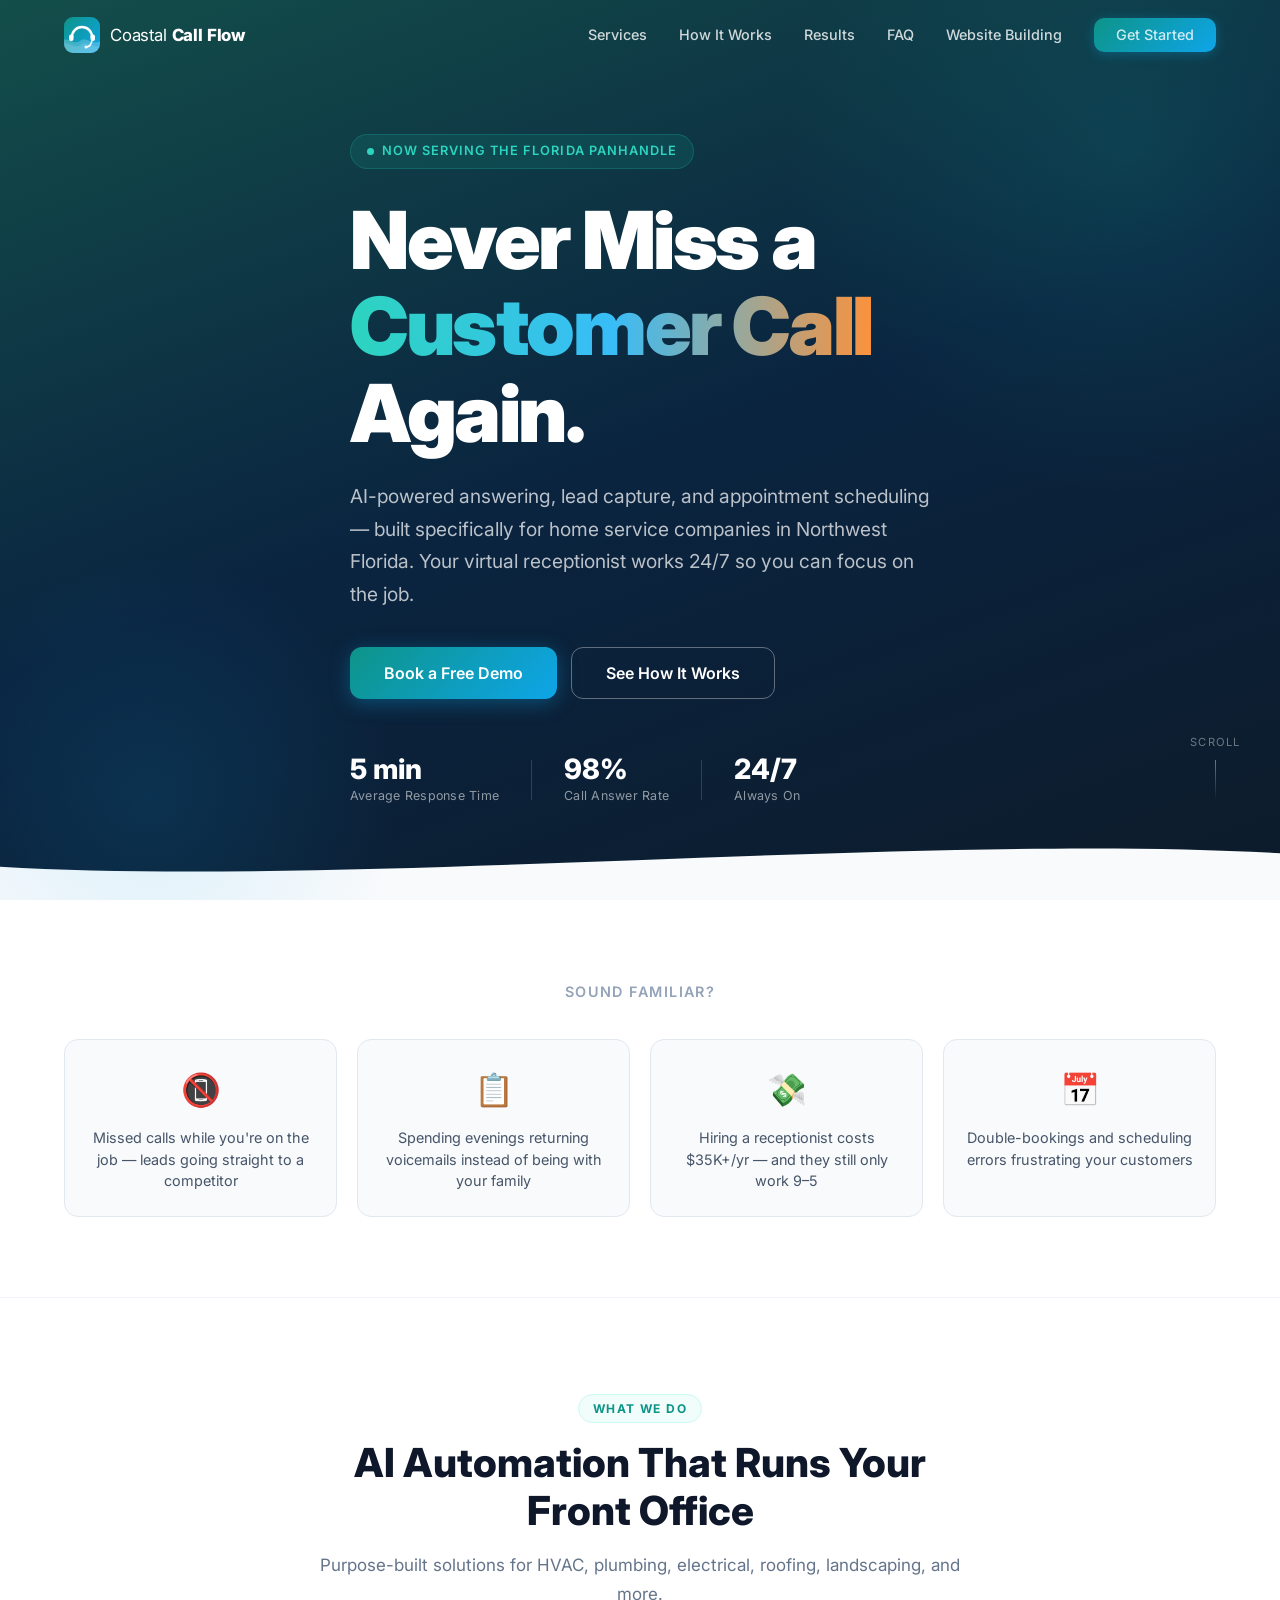
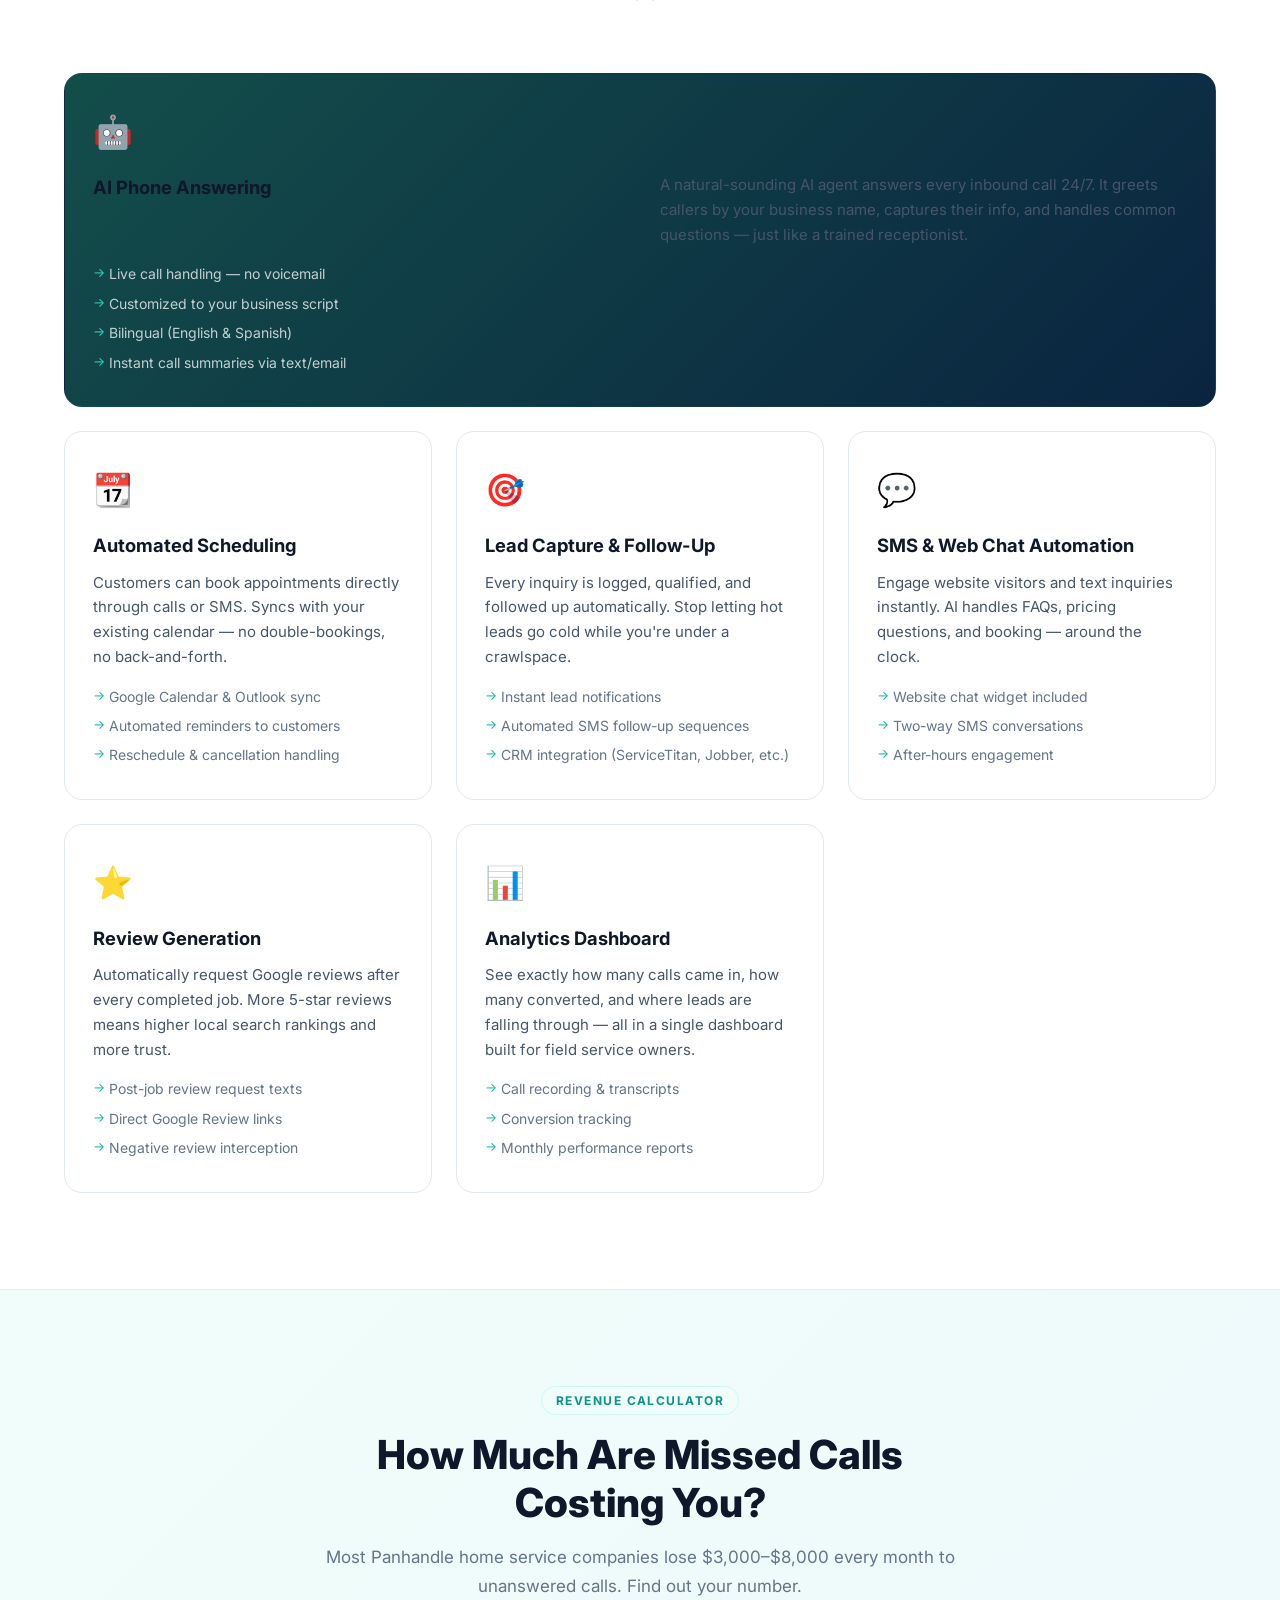
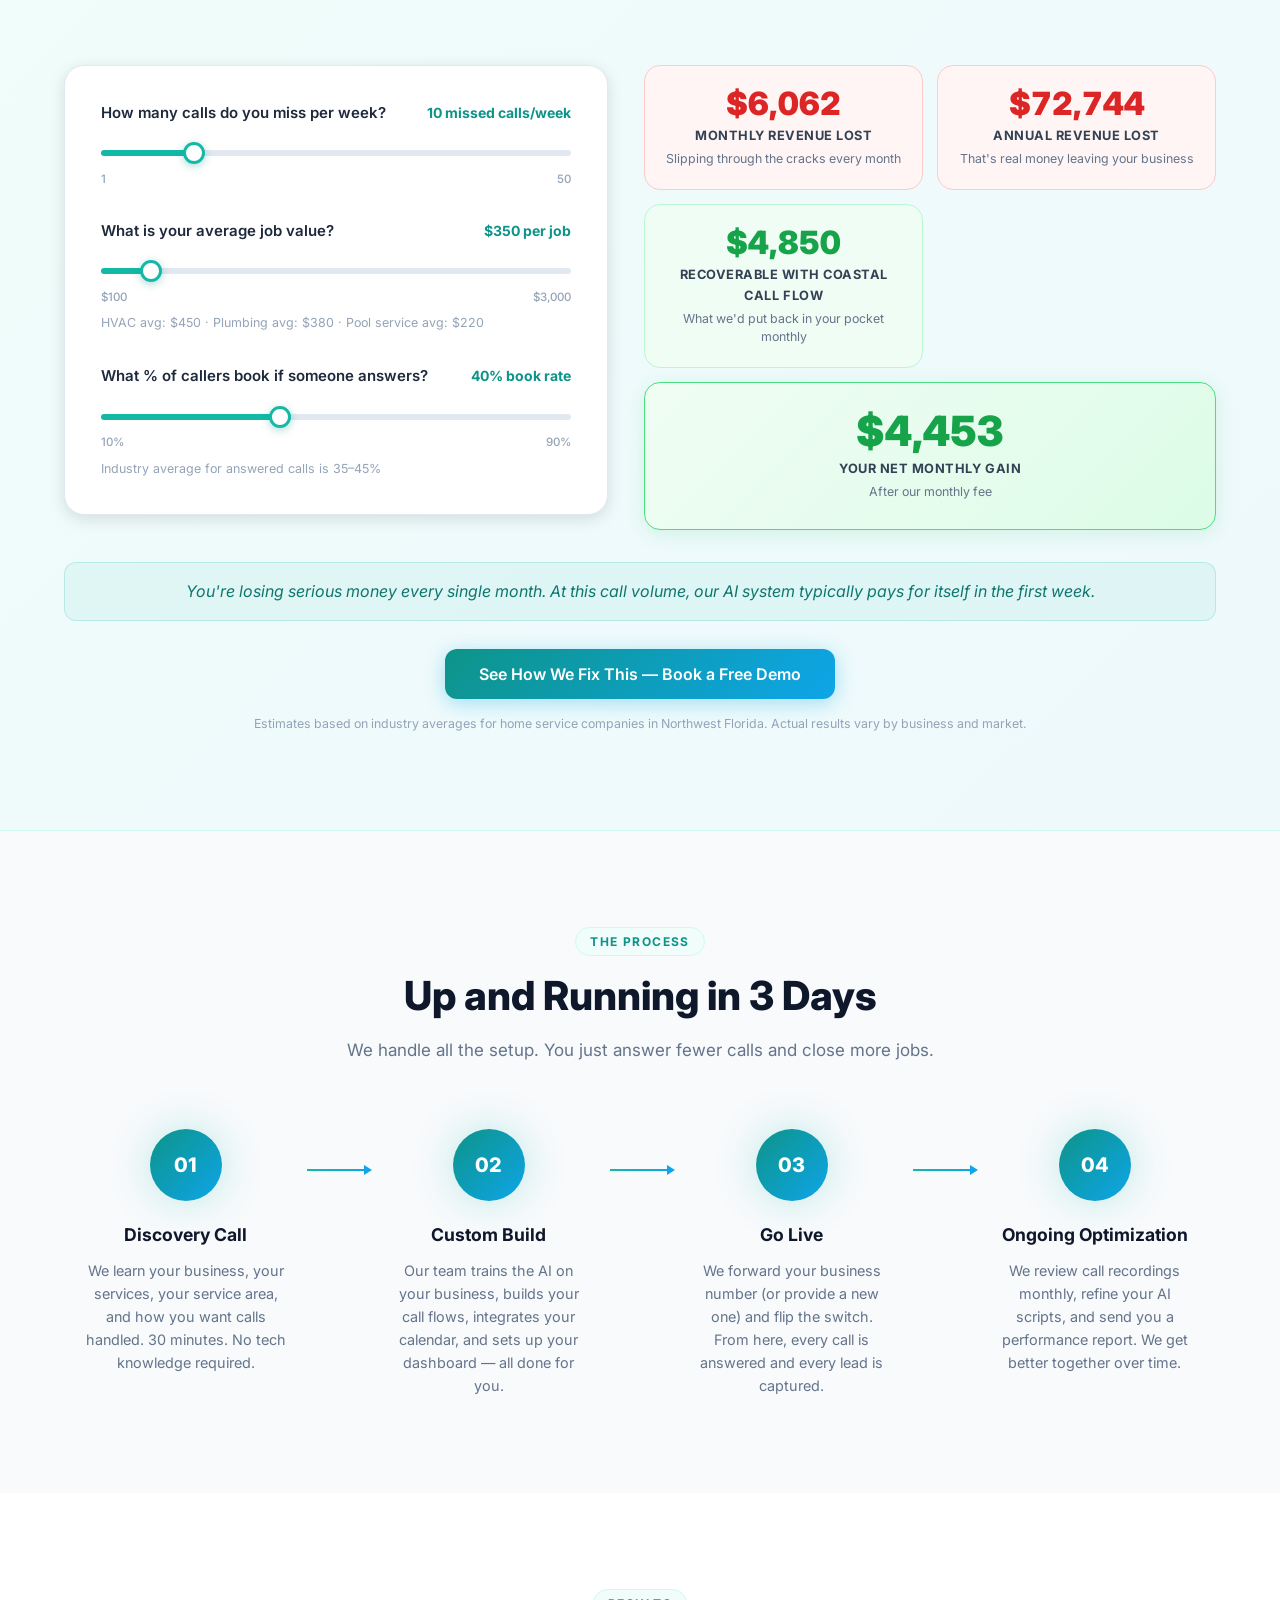
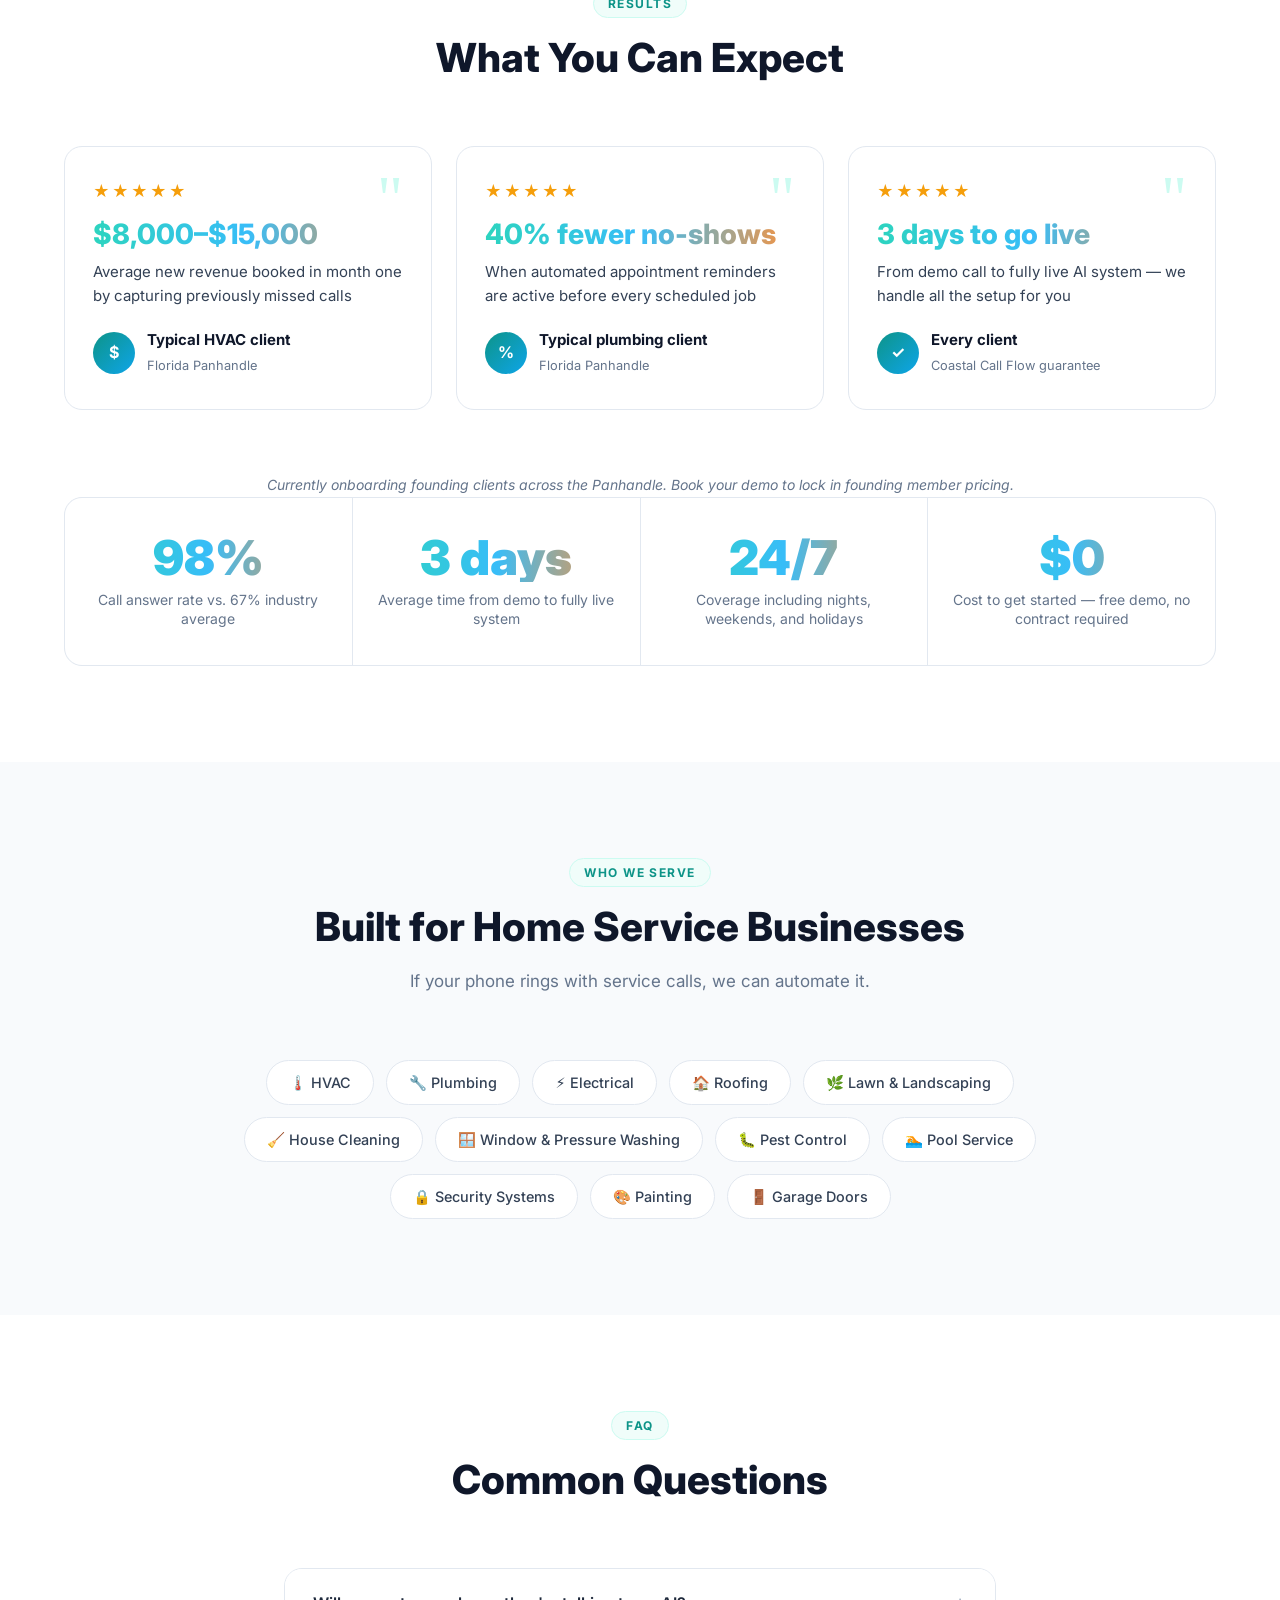
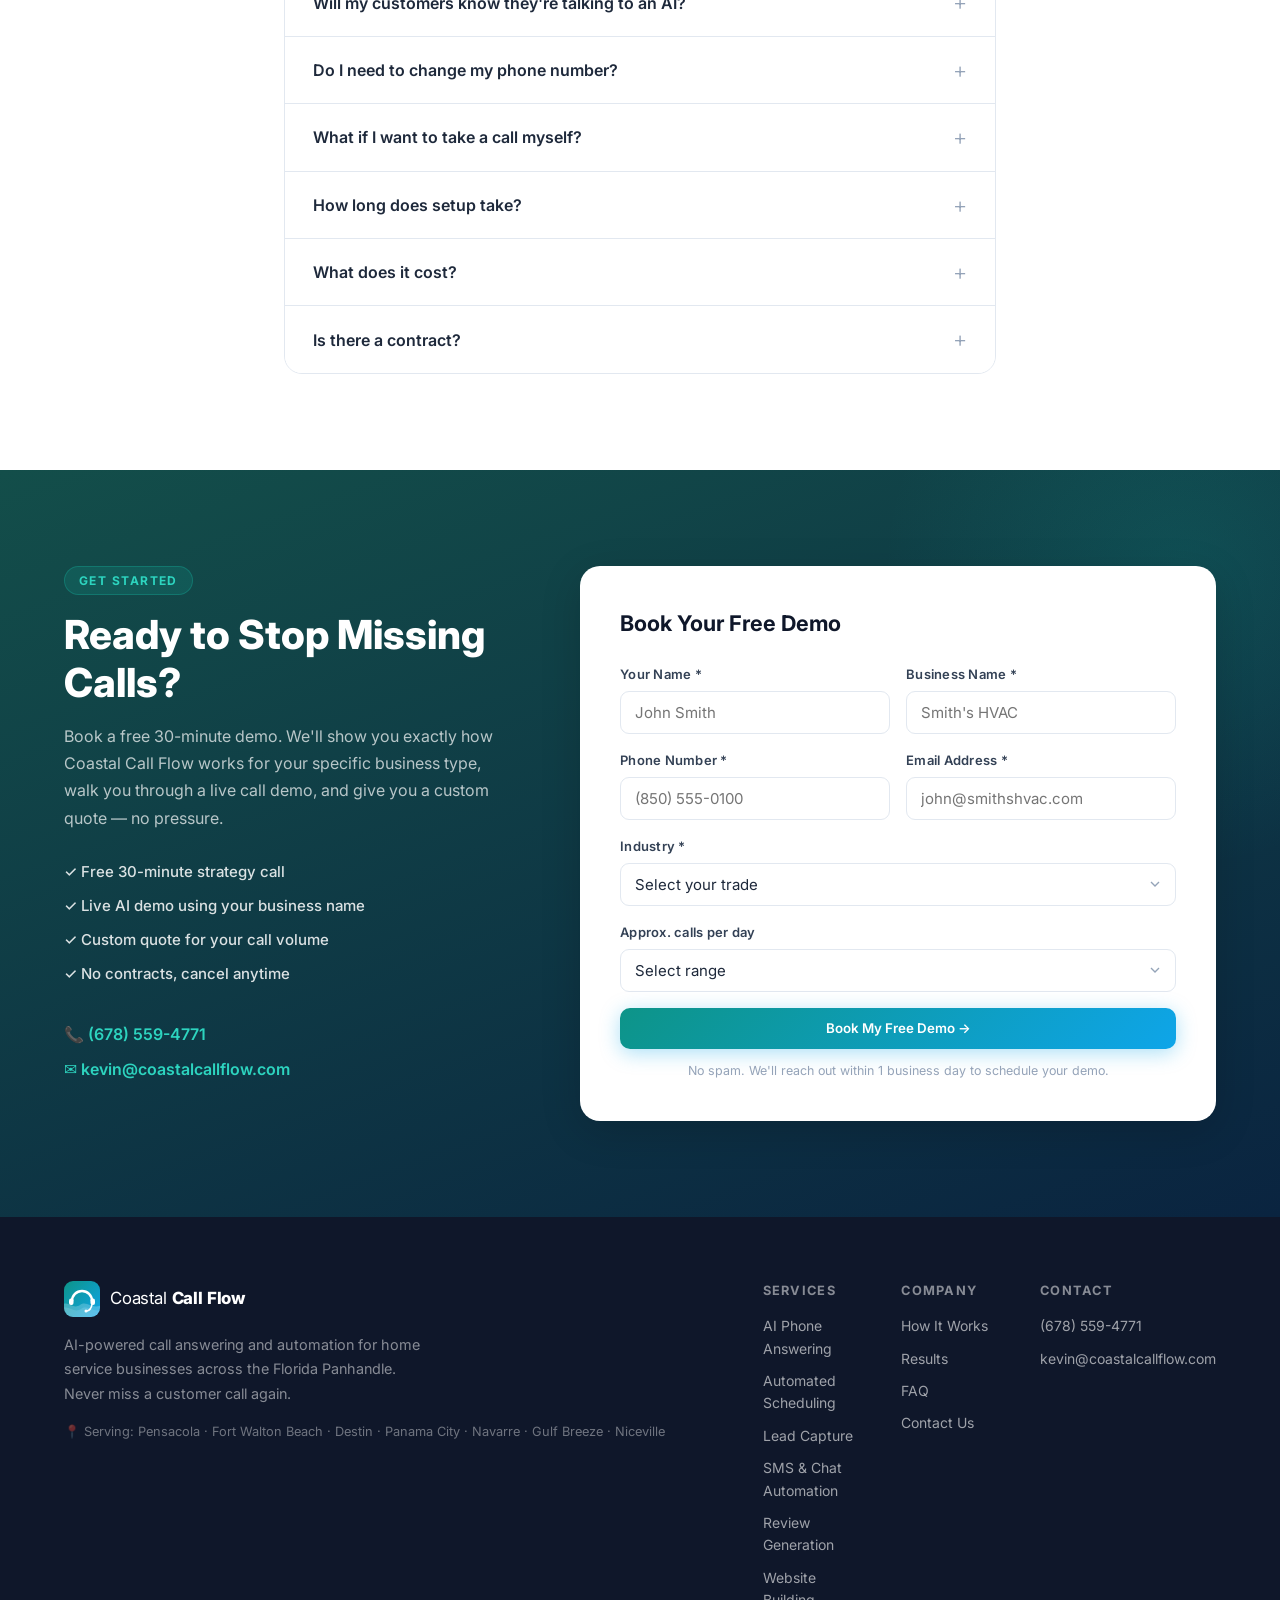
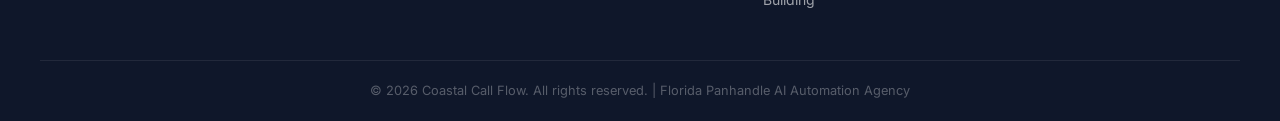
==== commit bb56bc94: "Update hero proof stat to 5 min average response time" ====
--- a/index.html
+++ b/index.html
@@ -75,8 +75,8 @@
       </div>
       <div class="hero__proof">
         <div class="proof-item">
-          <strong>300+</strong>
-          <span>Calls Handled Daily</span>
+          <strong>5 min</strong>
+          <span>Average Response Time</span>
         </div>
         <div class="proof-divider"></div>
         <div class="proof-item">
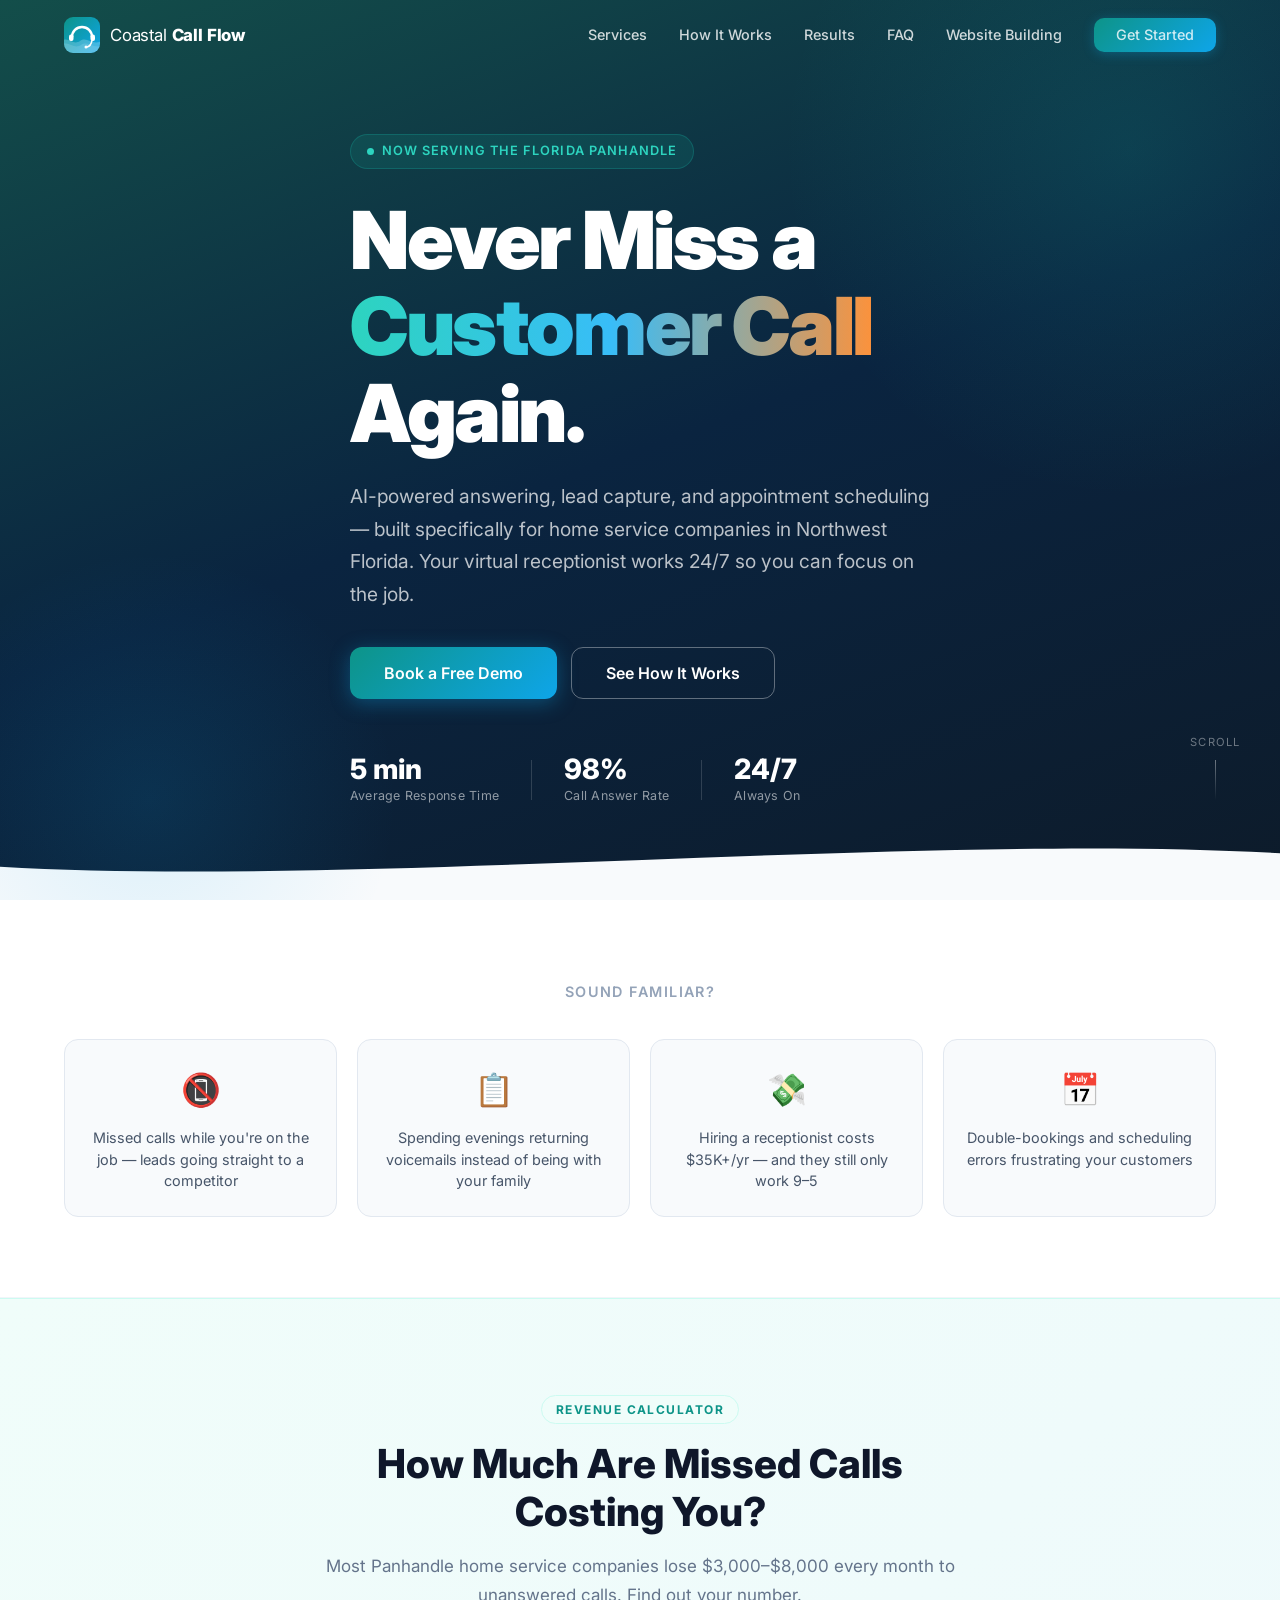
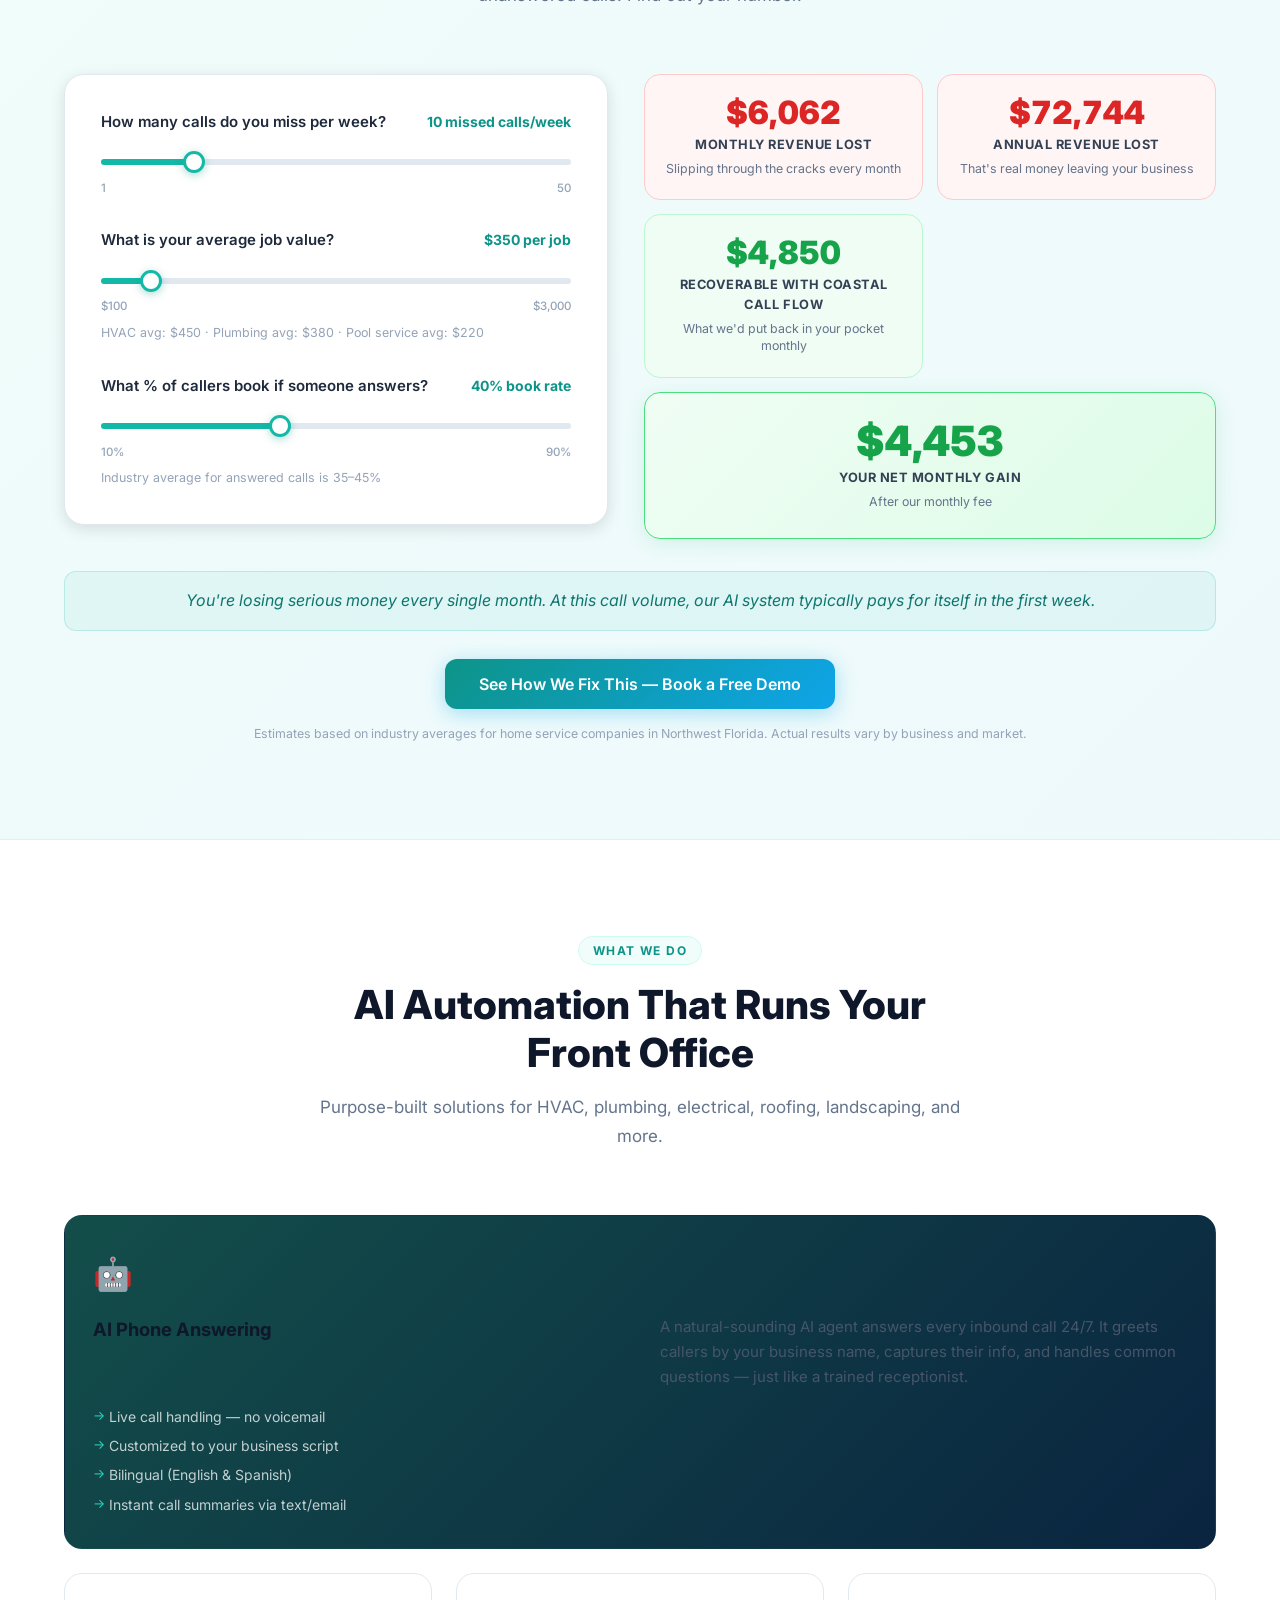
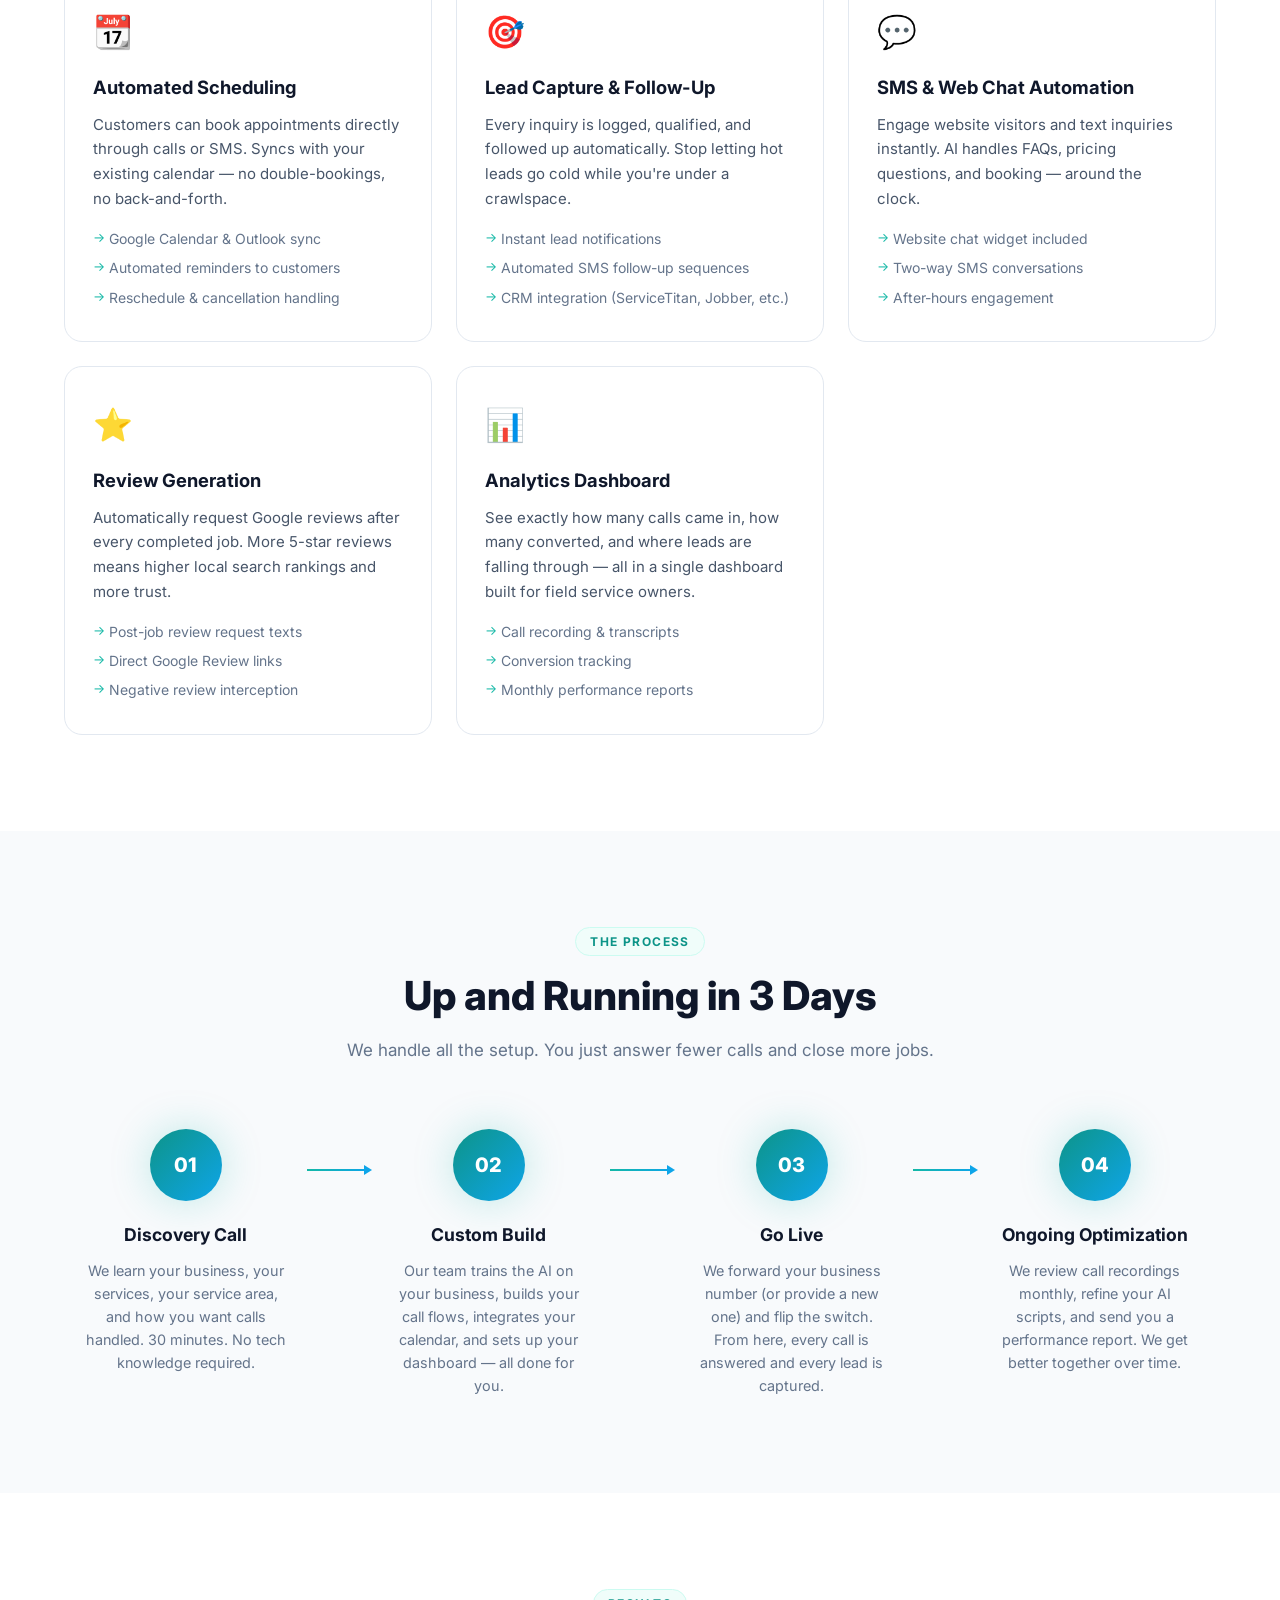
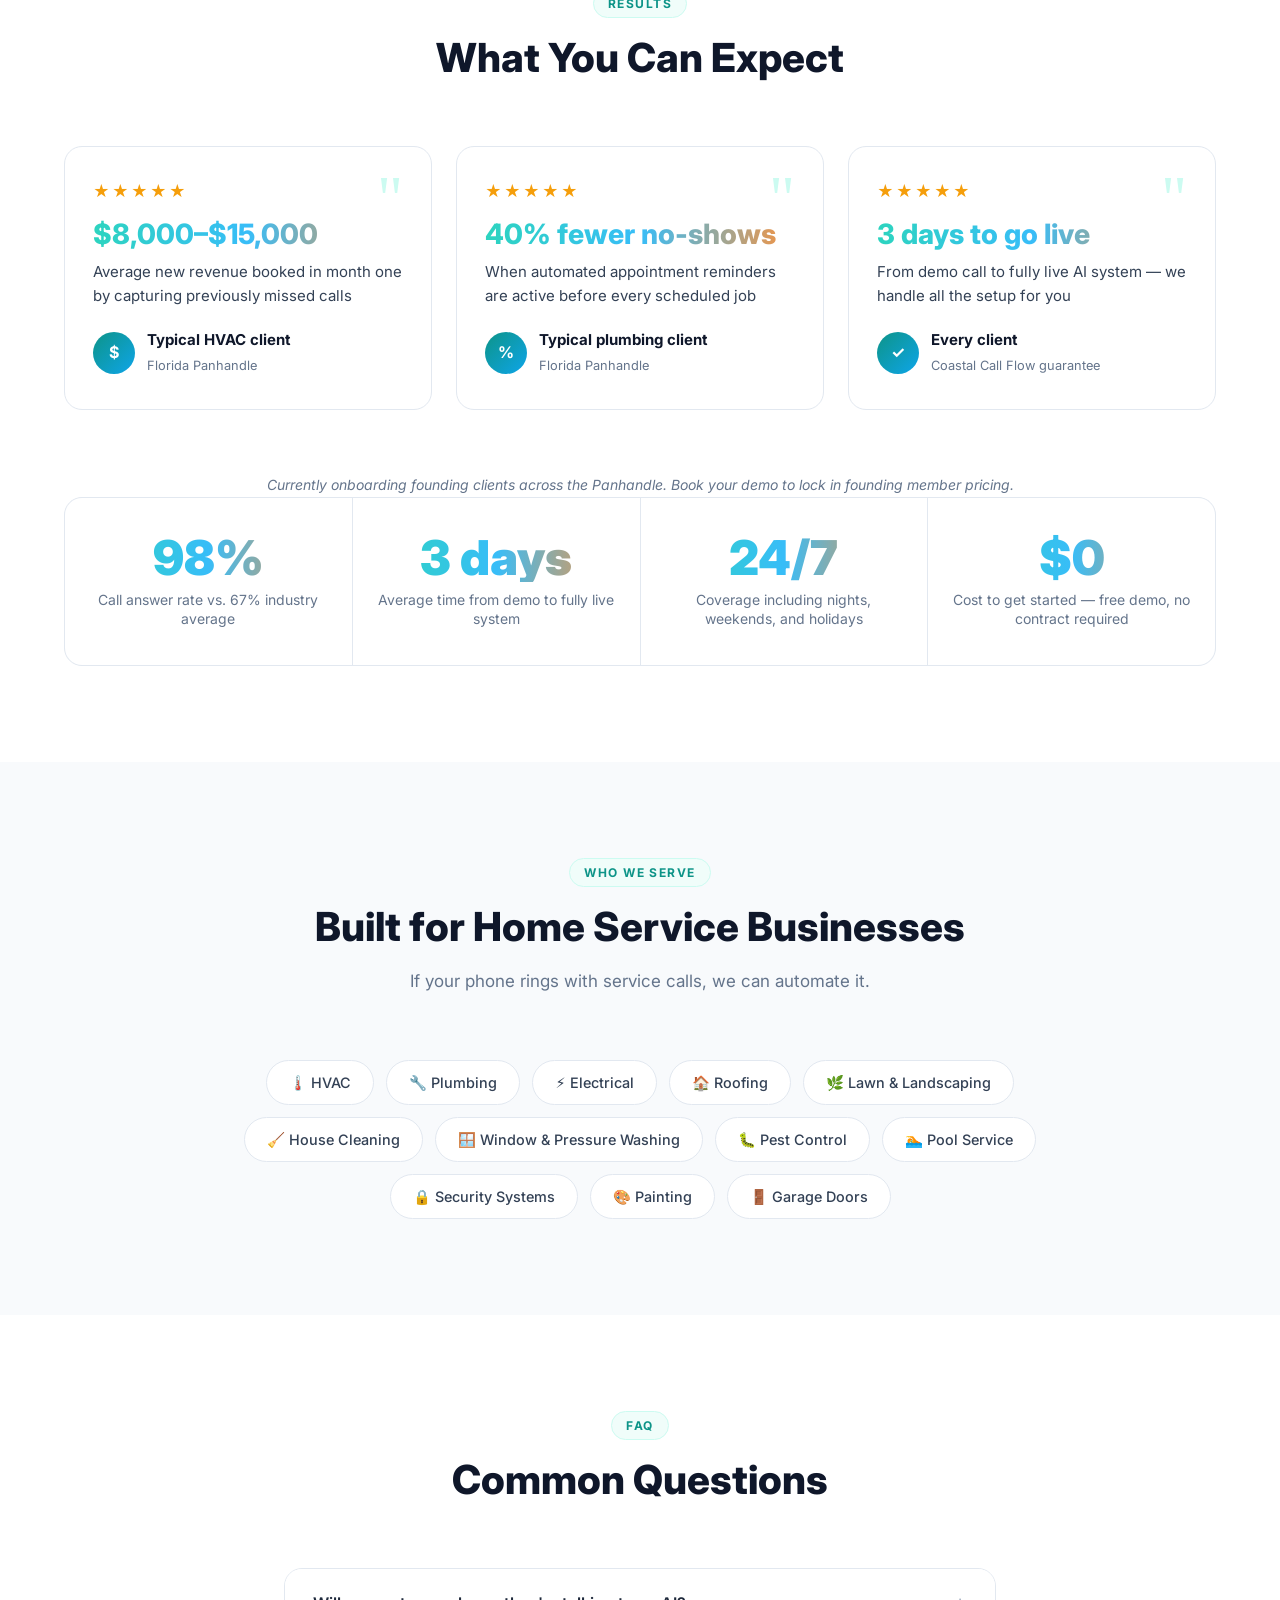
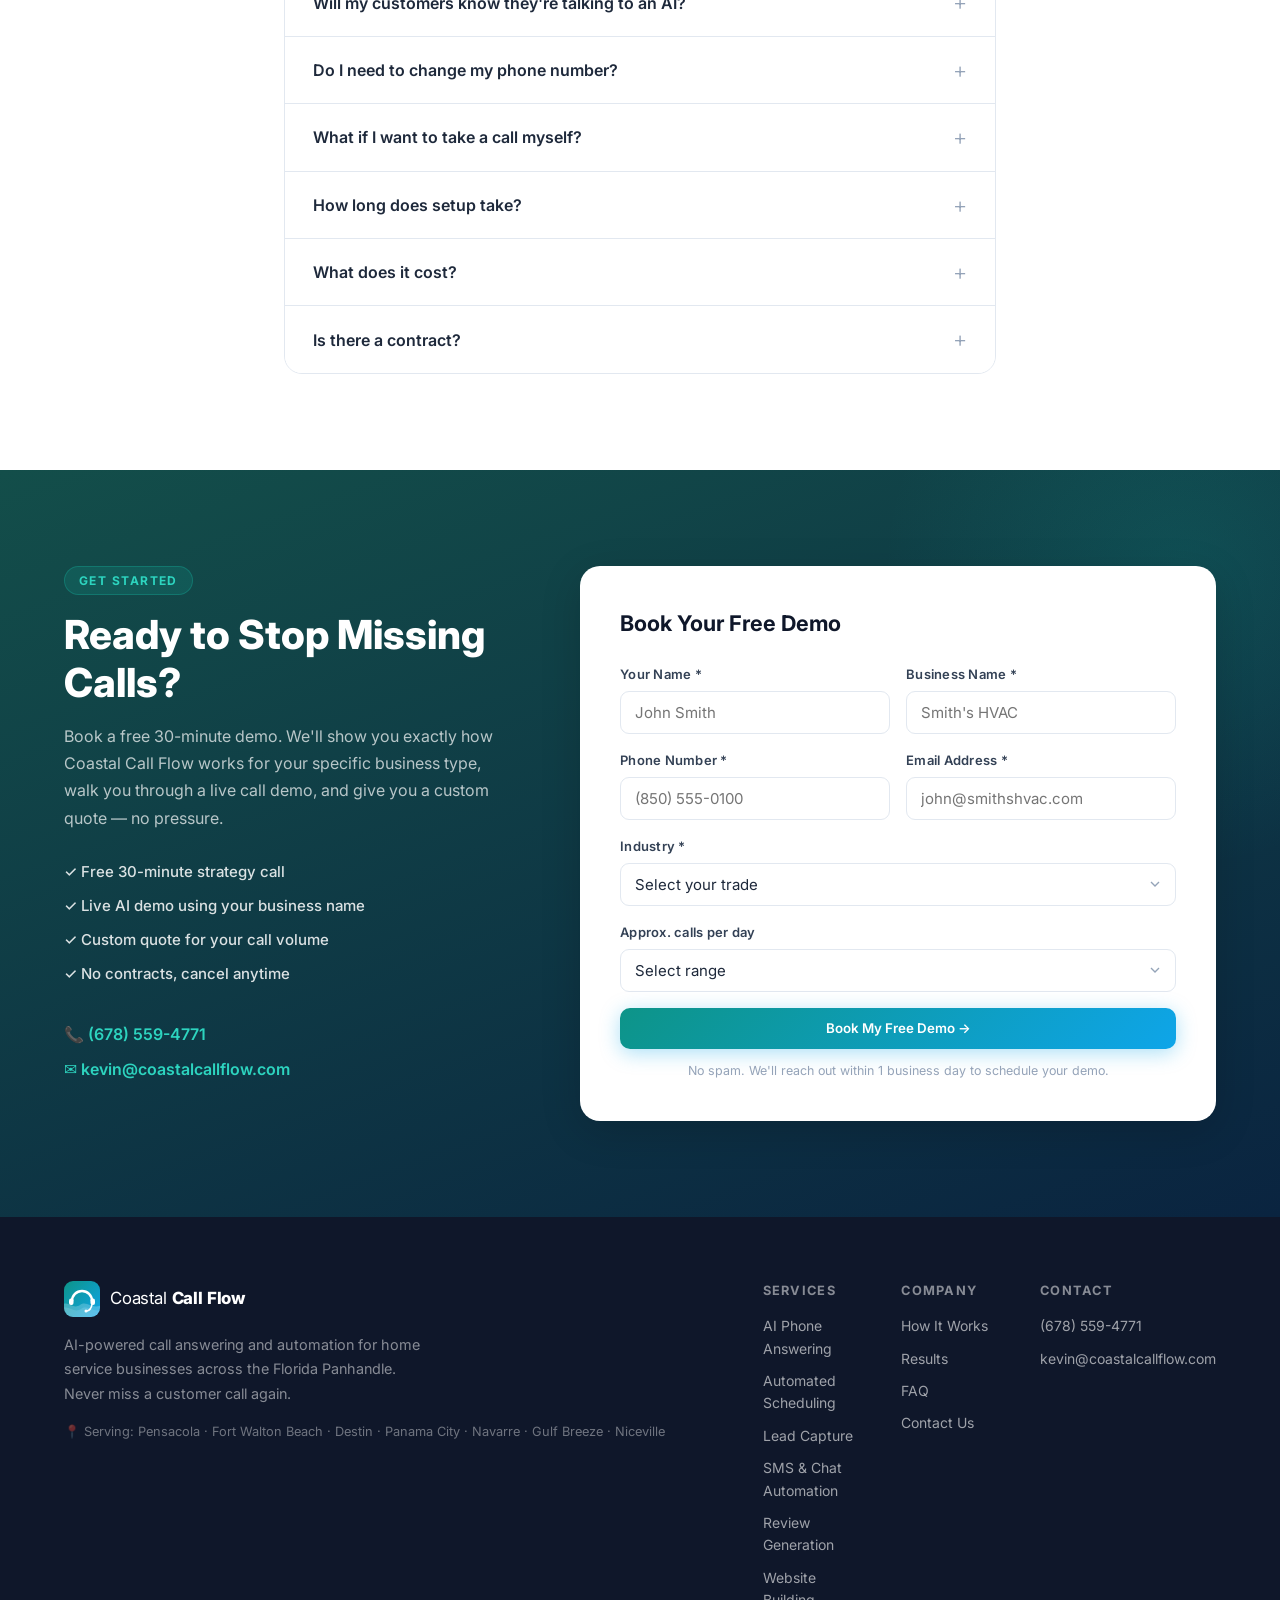
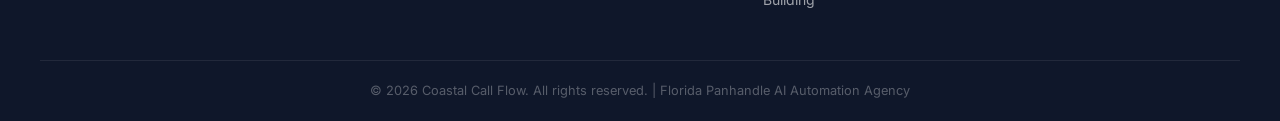
==== commit 88d08f2c: "Move Revenue Calculator above Services section" ====
--- a/index.html
+++ b/index.html
@@ -121,6 +121,86 @@
     </div>
   </section>
 
+  <!-- MISSED CALL REVENUE CALCULATOR -->
+  <section class="calculator section" id="calculator">
+    <div class="container">
+      <div class="section-header">
+        <span class="section-tag">Revenue Calculator</span>
+        <h2 class="section-title">How Much Are Missed Calls Costing You?</h2>
+        <p class="section-sub">Most Panhandle home service companies lose $3,000–$8,000 every month to unanswered calls. Find out your number.</p>
+      </div>
+      <div class="calc__body">
+
+        <!-- Inputs -->
+        <div class="calc__inputs-panel">
+          <div class="calc__field">
+            <div class="calc__field-header">
+              <label for="missedCalls">How many calls do you miss per week?</label>
+              <span class="calc__value" id="missedCallsVal">10 missed calls/week</span>
+            </div>
+            <input type="range" id="missedCalls" class="calc__slider" min="1" max="50" value="10" step="1" />
+            <div class="calc__track-labels"><span>1</span><span>50</span></div>
+          </div>
+
+          <div class="calc__field">
+            <div class="calc__field-header">
+              <label for="jobValue">What is your average job value?</label>
+              <span class="calc__value" id="jobValueVal">$350 per job</span>
+            </div>
+            <input type="range" id="jobValue" class="calc__slider" min="100" max="3000" value="350" step="50" />
+            <div class="calc__track-labels"><span>$100</span><span>$3,000</span></div>
+            <p class="calc__helper">HVAC avg: $450 · Plumbing avg: $380 · Pool service avg: $220</p>
+          </div>
+
+          <div class="calc__field">
+            <div class="calc__field-header">
+              <label for="bookRate">What % of callers book if someone answers?</label>
+              <span class="calc__value" id="bookRateVal">40% book rate</span>
+            </div>
+            <input type="range" id="bookRate" class="calc__slider" min="10" max="90" value="40" step="1" />
+            <div class="calc__track-labels"><span>10%</span><span>90%</span></div>
+            <p class="calc__helper">Industry average for answered calls is 35–45%</p>
+          </div>
+        </div>
+
+        <!-- Results -->
+        <div class="calc__results-col">
+          <div class="calc__results-grid">
+            <div class="calc__card calc__card--loss">
+              <div class="calc__card-value" id="monthlyLost">$0</div>
+              <div class="calc__card-label">Monthly Revenue Lost</div>
+              <div class="calc__card-sub">Slipping through the cracks every month</div>
+            </div>
+            <div class="calc__card calc__card--loss">
+              <div class="calc__card-value" id="annualLost">$0</div>
+              <div class="calc__card-label">Annual Revenue Lost</div>
+              <div class="calc__card-sub">That's real money leaving your business</div>
+            </div>
+            <div class="calc__card calc__card--gain">
+              <div class="calc__card-value" id="recoverable">$0</div>
+              <div class="calc__card-label">Recoverable With Coastal Call Flow</div>
+              <div class="calc__card-sub">What we'd put back in your pocket monthly</div>
+            </div>
+            <div class="calc__card calc__card--gain calc__card--featured">
+              <div class="calc__card-value" id="netGain">$0</div>
+              <div class="calc__card-label">Your Net Monthly Gain</div>
+              <div class="calc__card-sub">After our monthly fee</div>
+            </div>
+          </div>
+        </div>
+
+      </div><!-- /.calc__body -->
+
+      <p class="calc__insight" id="calcInsight"></p>
+
+      <div class="calc__cta-wrap">
+        <a href="#contact" class="btn btn--primary btn--lg">See How We Fix This — Book a Free Demo</a>
+      </div>
+
+      <p class="calc__disclaimer">Estimates based on industry averages for home service companies in Northwest Florida. Actual results vary by business and market.</p>
+    </div>
+  </section>
+
   <!-- SERVICES -->
   <section class="services section" id="services">
     <div class="container">
@@ -199,86 +279,6 @@
         </div>
 
       </div>
-    </div>
-  </section>
-
-  <!-- MISSED CALL REVENUE CALCULATOR -->
-  <section class="calculator section" id="calculator">
-    <div class="container">
-      <div class="section-header">
-        <span class="section-tag">Revenue Calculator</span>
-        <h2 class="section-title">How Much Are Missed Calls Costing You?</h2>
-        <p class="section-sub">Most Panhandle home service companies lose $3,000–$8,000 every month to unanswered calls. Find out your number.</p>
-      </div>
-      <div class="calc__body">
-
-        <!-- Inputs -->
-        <div class="calc__inputs-panel">
-          <div class="calc__field">
-            <div class="calc__field-header">
-              <label for="missedCalls">How many calls do you miss per week?</label>
-              <span class="calc__value" id="missedCallsVal">10 missed calls/week</span>
-            </div>
-            <input type="range" id="missedCalls" class="calc__slider" min="1" max="50" value="10" step="1" />
-            <div class="calc__track-labels"><span>1</span><span>50</span></div>
-          </div>
-
-          <div class="calc__field">
-            <div class="calc__field-header">
-              <label for="jobValue">What is your average job value?</label>
-              <span class="calc__value" id="jobValueVal">$350 per job</span>
-            </div>
-            <input type="range" id="jobValue" class="calc__slider" min="100" max="3000" value="350" step="50" />
-            <div class="calc__track-labels"><span>$100</span><span>$3,000</span></div>
-            <p class="calc__helper">HVAC avg: $450 · Plumbing avg: $380 · Pool service avg: $220</p>
-          </div>
-
-          <div class="calc__field">
-            <div class="calc__field-header">
-              <label for="bookRate">What % of callers book if someone answers?</label>
-              <span class="calc__value" id="bookRateVal">40% book rate</span>
-            </div>
-            <input type="range" id="bookRate" class="calc__slider" min="10" max="90" value="40" step="1" />
-            <div class="calc__track-labels"><span>10%</span><span>90%</span></div>
-            <p class="calc__helper">Industry average for answered calls is 35–45%</p>
-          </div>
-        </div>
-
-        <!-- Results -->
-        <div class="calc__results-col">
-          <div class="calc__results-grid">
-            <div class="calc__card calc__card--loss">
-              <div class="calc__card-value" id="monthlyLost">$0</div>
-              <div class="calc__card-label">Monthly Revenue Lost</div>
-              <div class="calc__card-sub">Slipping through the cracks every month</div>
-            </div>
-            <div class="calc__card calc__card--loss">
-              <div class="calc__card-value" id="annualLost">$0</div>
-              <div class="calc__card-label">Annual Revenue Lost</div>
-              <div class="calc__card-sub">That's real money leaving your business</div>
-            </div>
-            <div class="calc__card calc__card--gain">
-              <div class="calc__card-value" id="recoverable">$0</div>
-              <div class="calc__card-label">Recoverable With Coastal Call Flow</div>
-              <div class="calc__card-sub">What we'd put back in your pocket monthly</div>
-            </div>
-            <div class="calc__card calc__card--gain calc__card--featured">
-              <div class="calc__card-value" id="netGain">$0</div>
-              <div class="calc__card-label">Your Net Monthly Gain</div>
-              <div class="calc__card-sub">After our monthly fee</div>
-            </div>
-          </div>
-        </div>
-
-      </div><!-- /.calc__body -->
-
-      <p class="calc__insight" id="calcInsight"></p>
-
-      <div class="calc__cta-wrap">
-        <a href="#contact" class="btn btn--primary btn--lg">See How We Fix This — Book a Free Demo</a>
-      </div>
-
-      <p class="calc__disclaimer">Estimates based on industry averages for home service companies in Northwest Florida. Actual results vary by business and market.</p>
     </div>
   </section>
 
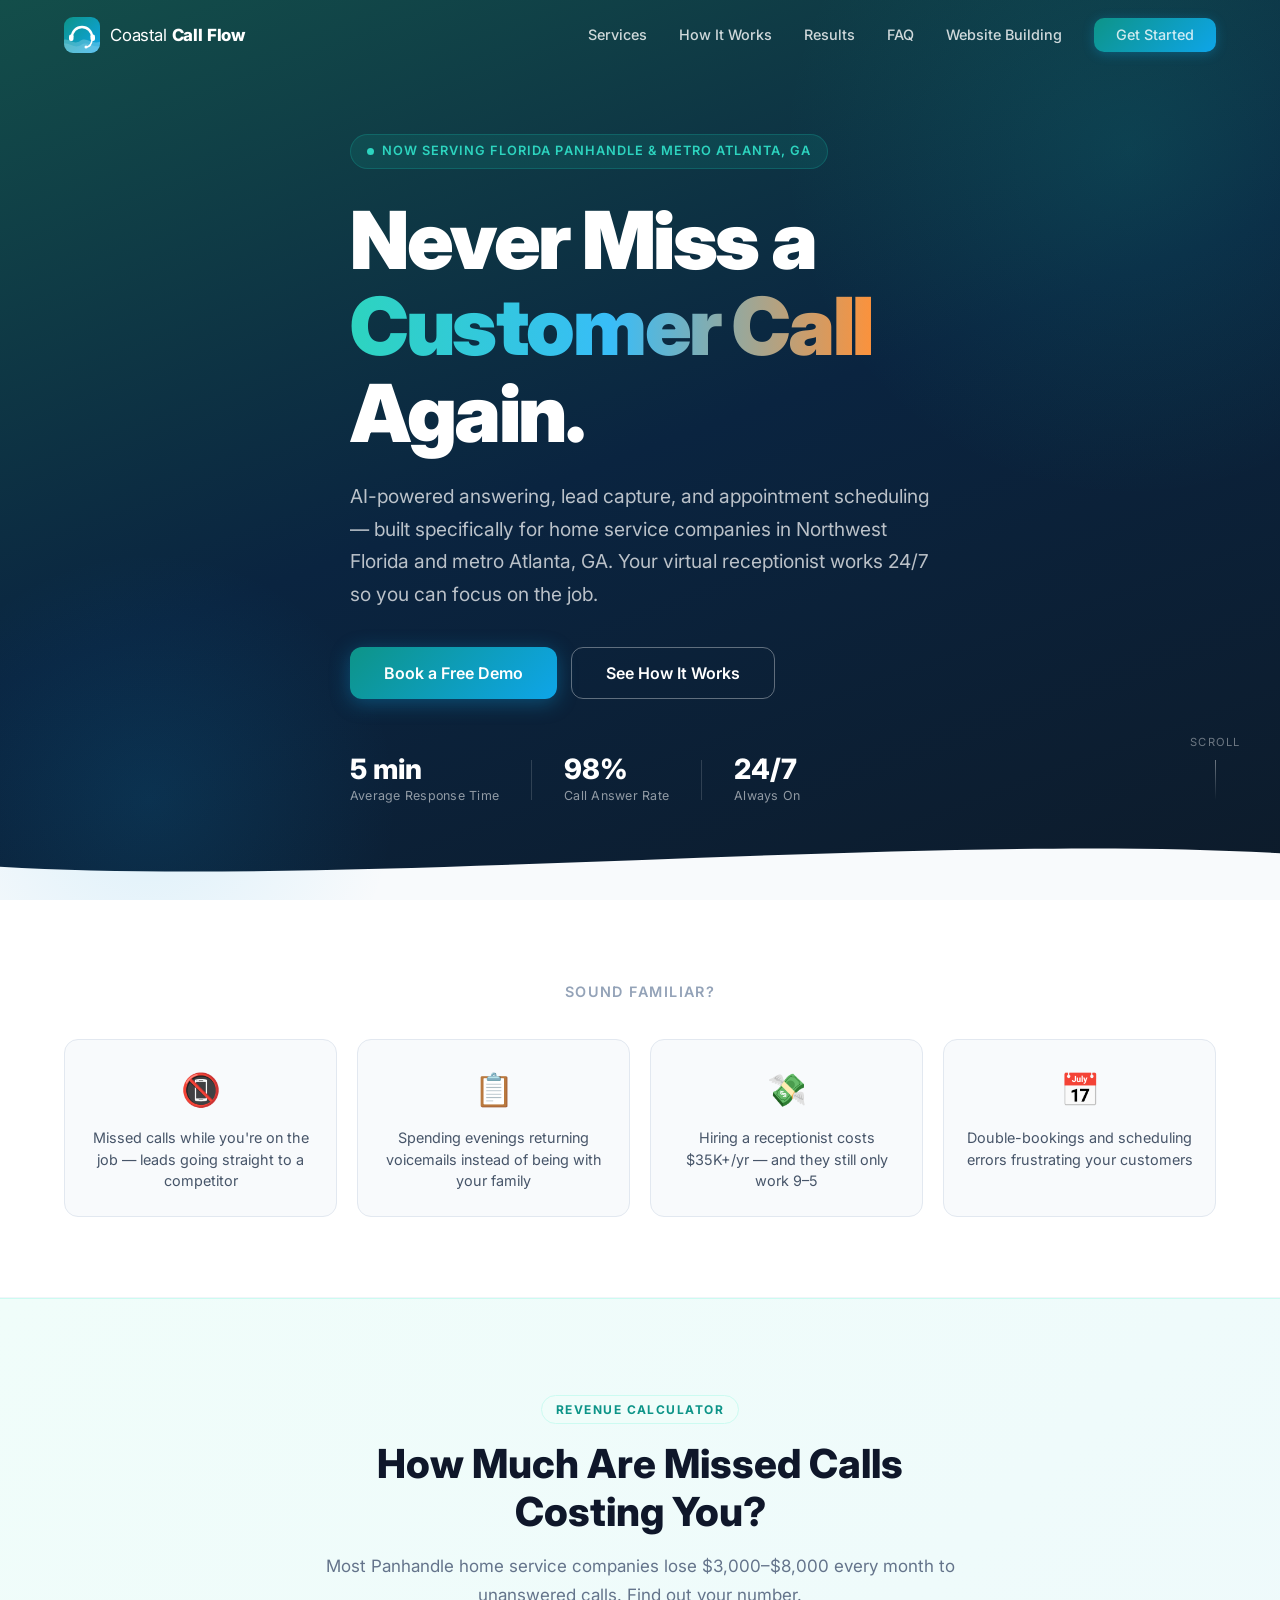
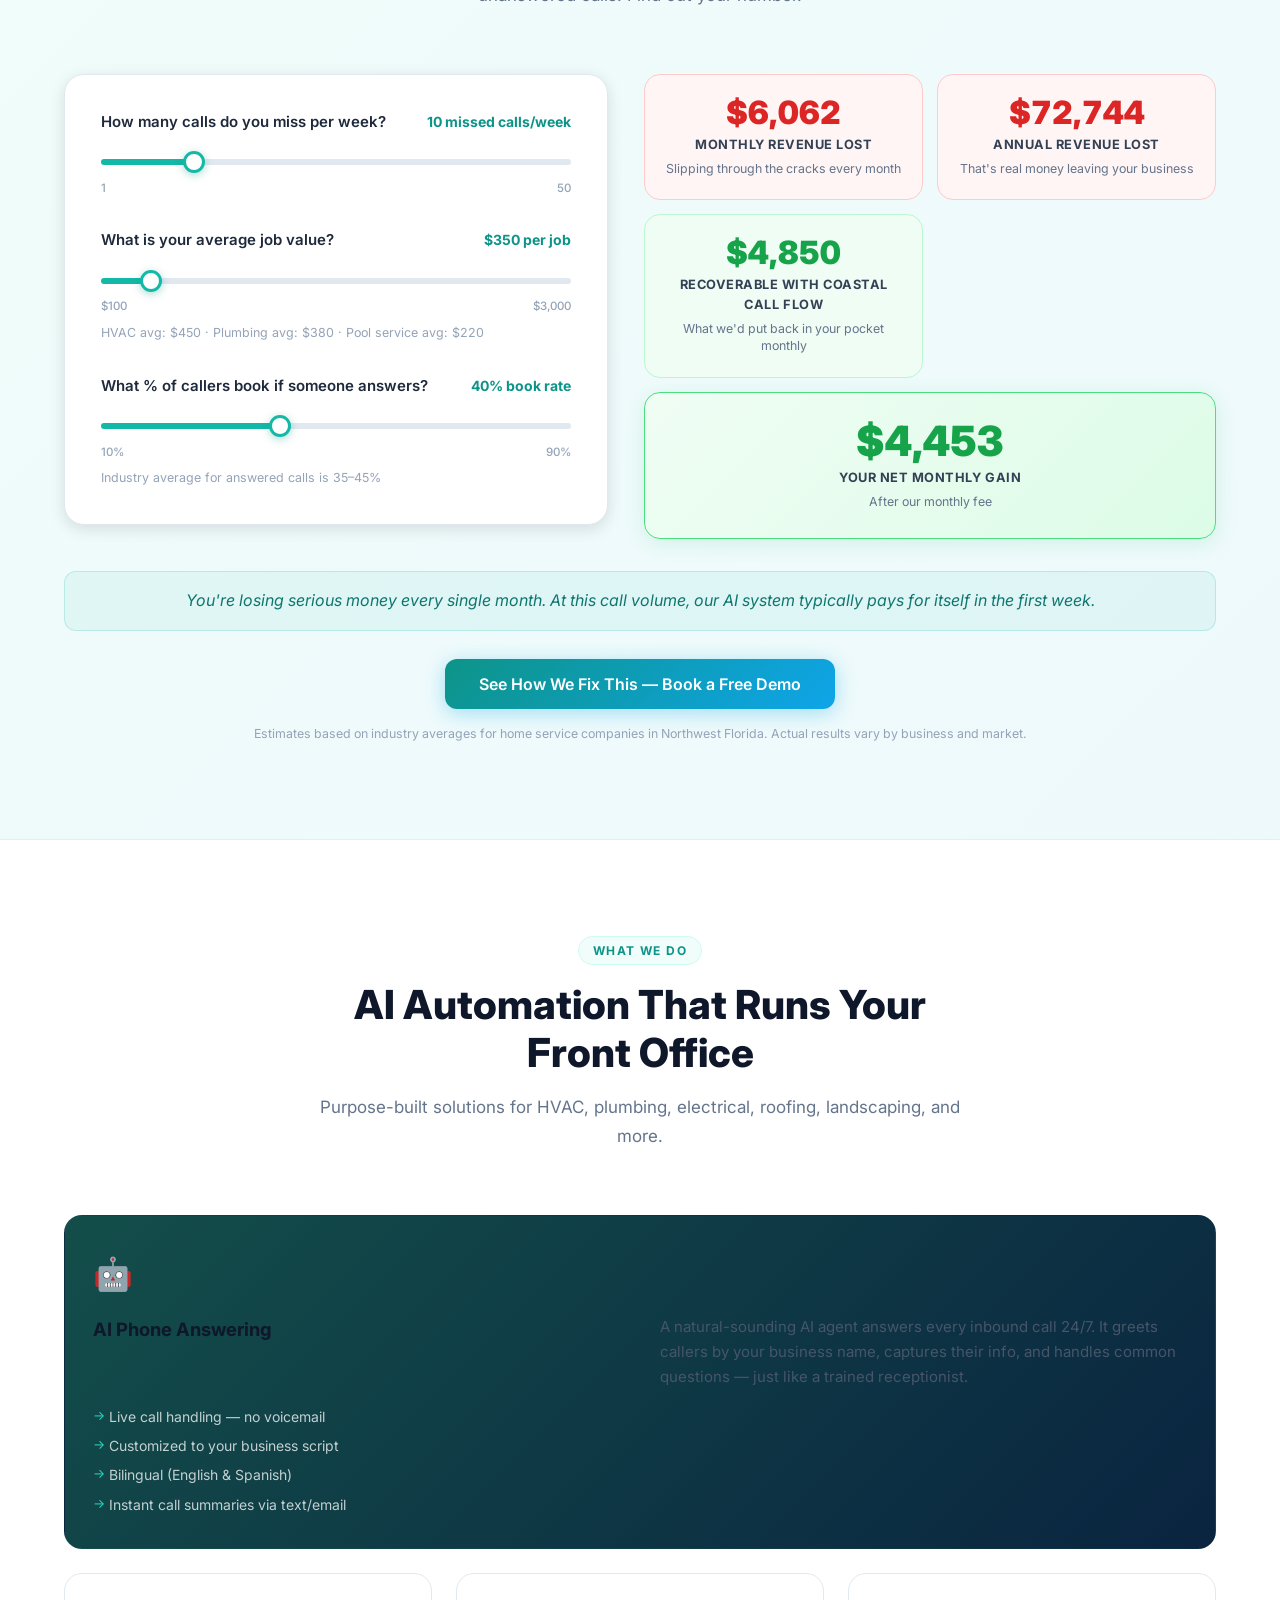
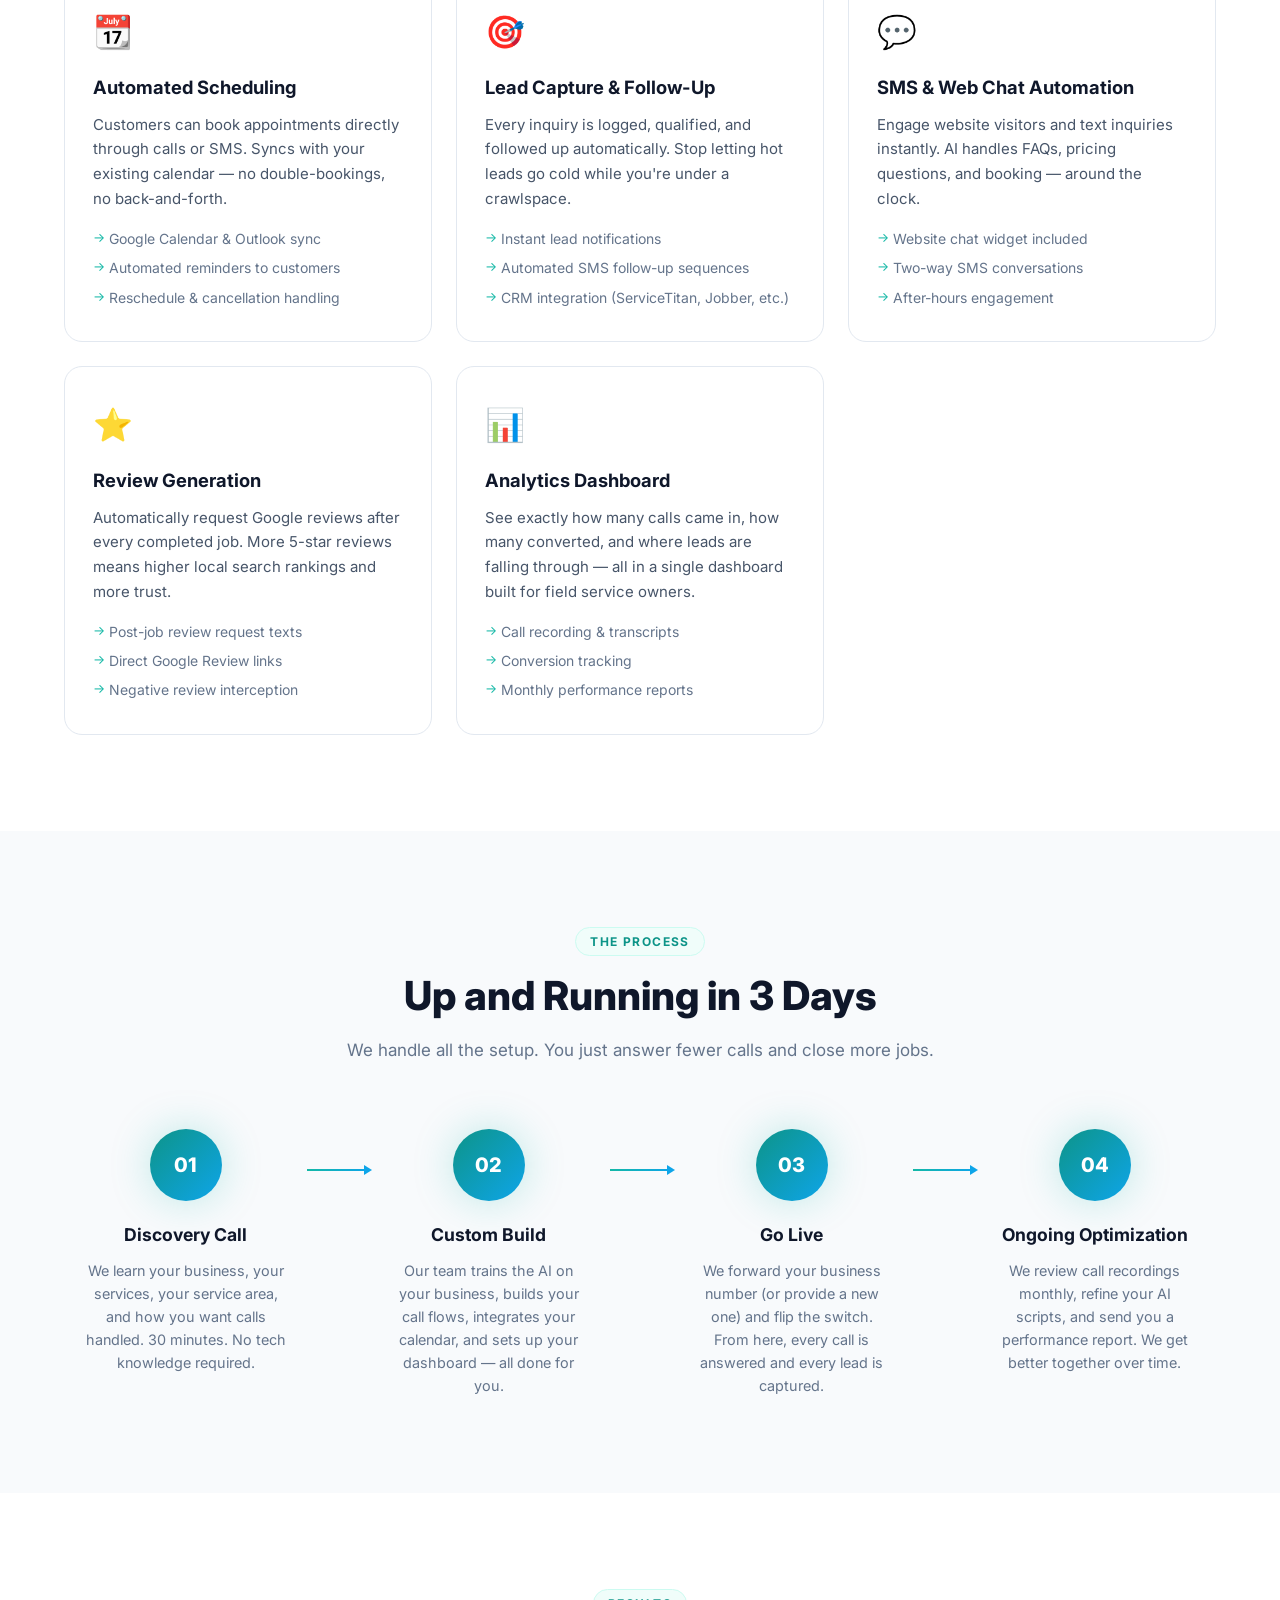
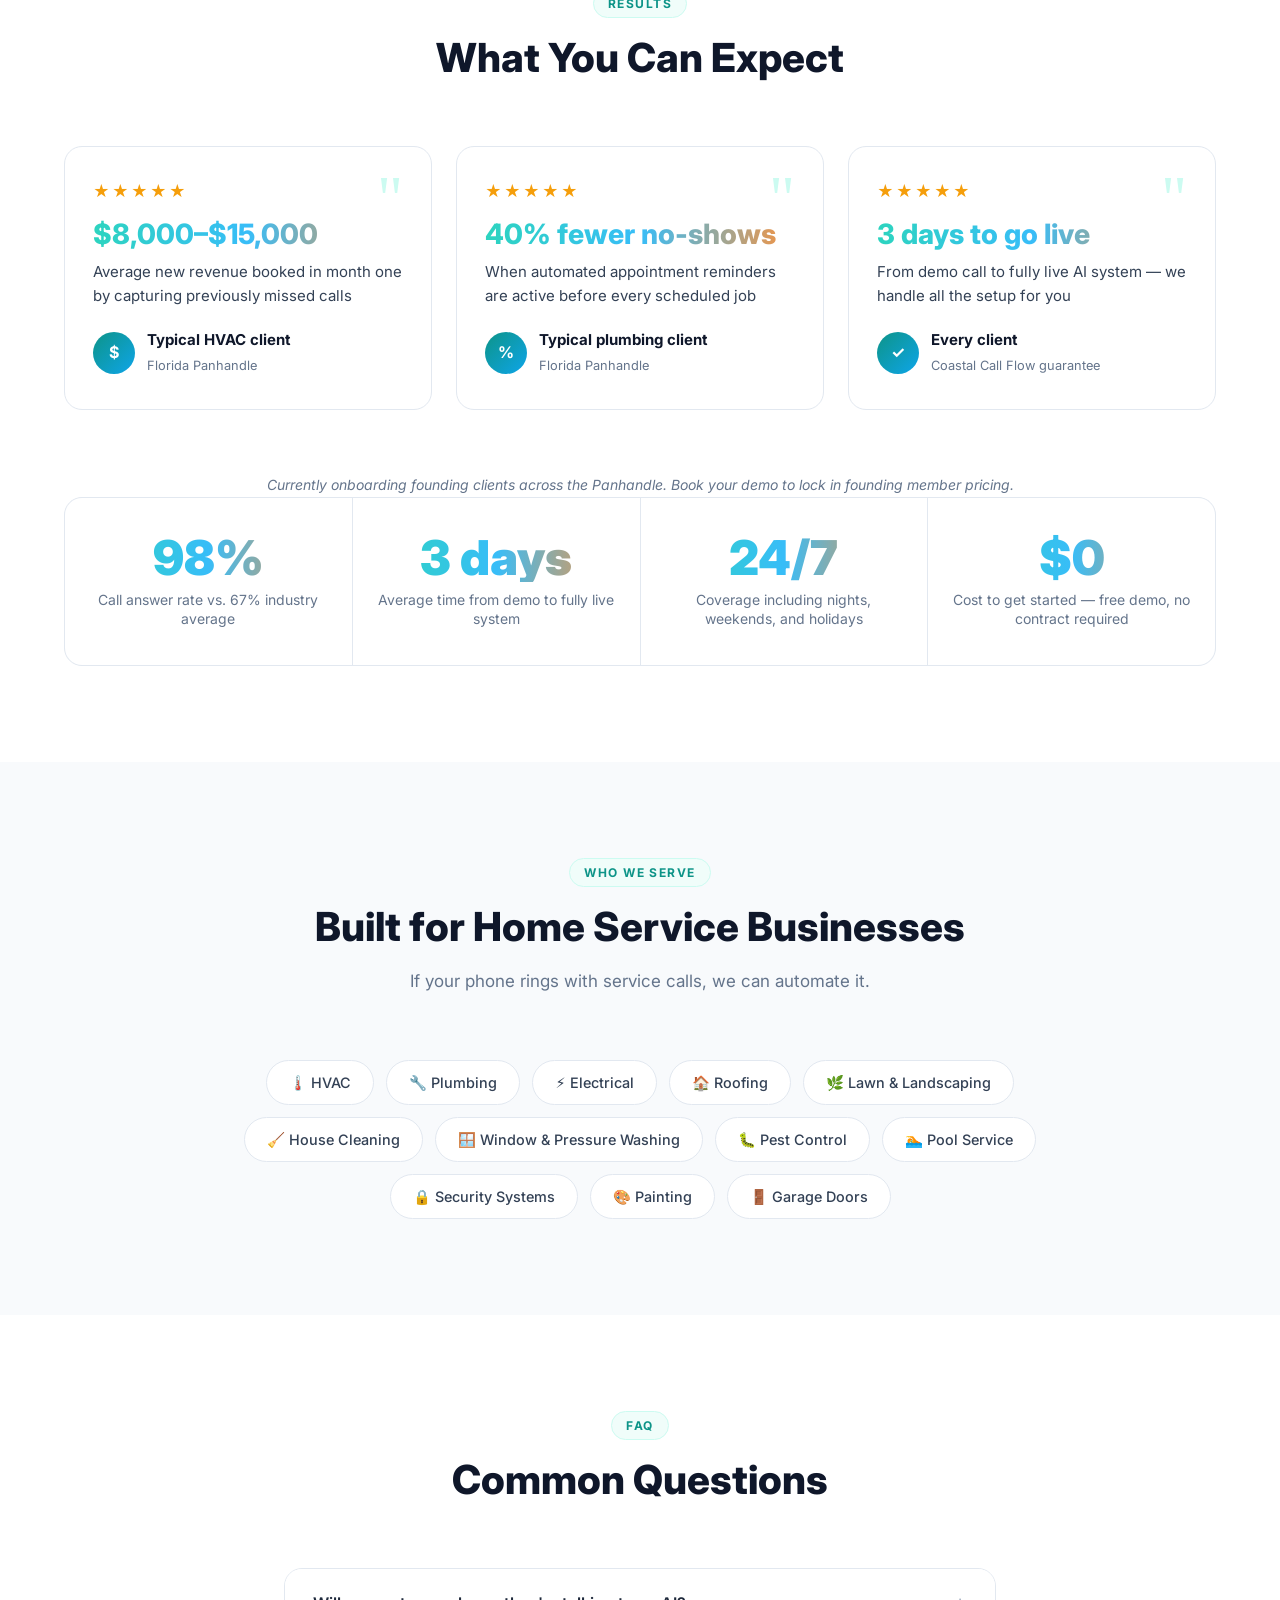
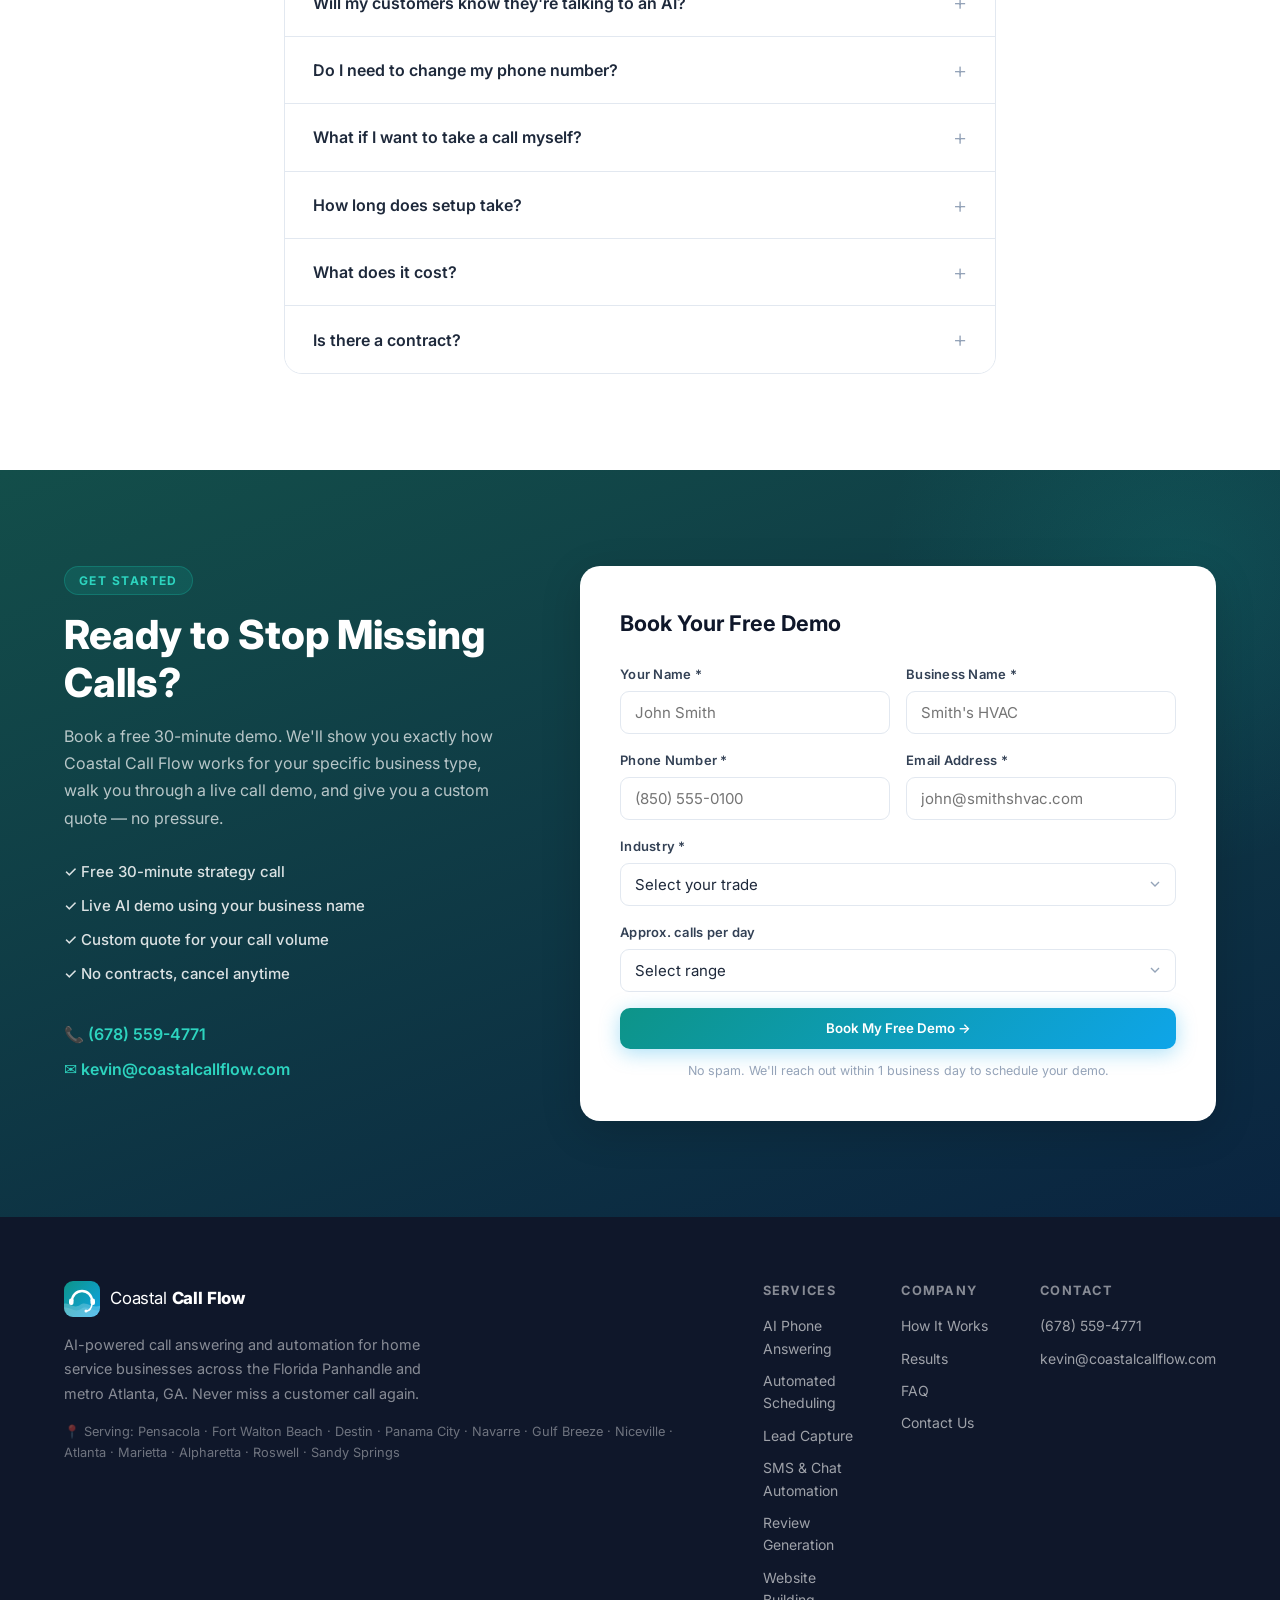
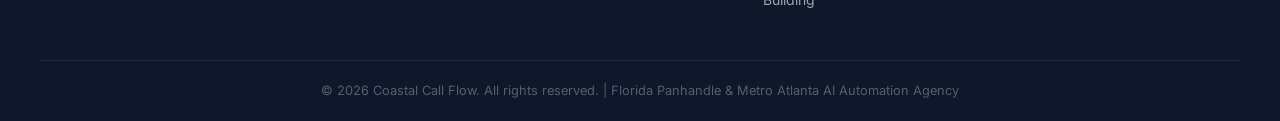
==== commit 428f733b: "Add metro Atlanta, GA as a served market area Updated hero badge, meta description, hero subheading," ====
--- a/index.html
+++ b/index.html
@@ -4,7 +4,7 @@
   <meta charset="UTF-8" />
   <meta name="viewport" content="width=device-width, initial-scale=1.0" />
   <title>Coastal Call Flow | AI Automation for Home Service Companies</title>
-  <meta name="description" content="Coastal Call Flow delivers AI-powered call answering, lead capture, and appointment scheduling for home service businesses across the Florida Panhandle." />
+  <meta name="description" content="Coastal Call Flow delivers AI-powered call answering, lead capture, and appointment scheduling for home service businesses across the Florida Panhandle and metro Atlanta, GA." />
   <link rel="preconnect" href="https://fonts.googleapis.com" />
   <link rel="preconnect" href="https://fonts.gstatic.com" crossorigin />
   <link href="https://fonts.googleapis.com/css2?family=Inter:wght@300;400;500;600;700;800;900&family=Playfair+Display:wght@700;800&display=swap" rel="stylesheet" />
@@ -59,7 +59,7 @@
     <div class="container hero__inner">
       <div class="hero__badge">
         <span class="badge-dot"></span>
-        Now Serving the Florida Panhandle
+        Now Serving Florida Panhandle &amp; Metro Atlanta, GA
       </div>
       <h1 class="hero__headline">
         Never Miss a<br />
@@ -67,7 +67,7 @@
         Again.
       </h1>
       <p class="hero__sub">
-        AI-powered answering, lead capture, and appointment scheduling — built specifically for home service companies in Northwest Florida. Your virtual receptionist works 24/7 so you can focus on the job.
+        AI-powered answering, lead capture, and appointment scheduling — built specifically for home service companies in Northwest Florida and metro Atlanta, GA. Your virtual receptionist works 24/7 so you can focus on the job.
       </p>
       <div class="hero__cta">
         <a href="#contact" class="btn btn--primary btn--lg">Book a Free Demo</a>
@@ -590,9 +590,9 @@
           </svg>
           <span class="logo-text">Coastal <strong>Call Flow</strong></span>
         </a>
-        <p>AI-powered call answering and automation for home service businesses across the Florida Panhandle. Never miss a customer call again.</p>
+        <p>AI-powered call answering and automation for home service businesses across the Florida Panhandle and metro Atlanta, GA. Never miss a customer call again.</p>
         <div class="footer__service-area">
-          📍 Serving: Pensacola · Fort Walton Beach · Destin · Panama City · Navarre · Gulf Breeze · Niceville
+          📍 Serving: Pensacola · Fort Walton Beach · Destin · Panama City · Navarre · Gulf Breeze · Niceville · Atlanta · Marietta · Alpharetta · Roswell · Sandy Springs
         </div>
       </div>
       <div class="footer__links">
@@ -621,7 +621,7 @@
     </div>
     <div class="footer__bottom">
       <div class="container">
-        <p>© 2026 Coastal Call Flow. All rights reserved. | Florida Panhandle AI Automation Agency</p>
+        <p>© 2026 Coastal Call Flow. All rights reserved. | Florida Panhandle &amp; Metro Atlanta AI Automation Agency</p>
       </div>
     </div>
   </footer>
